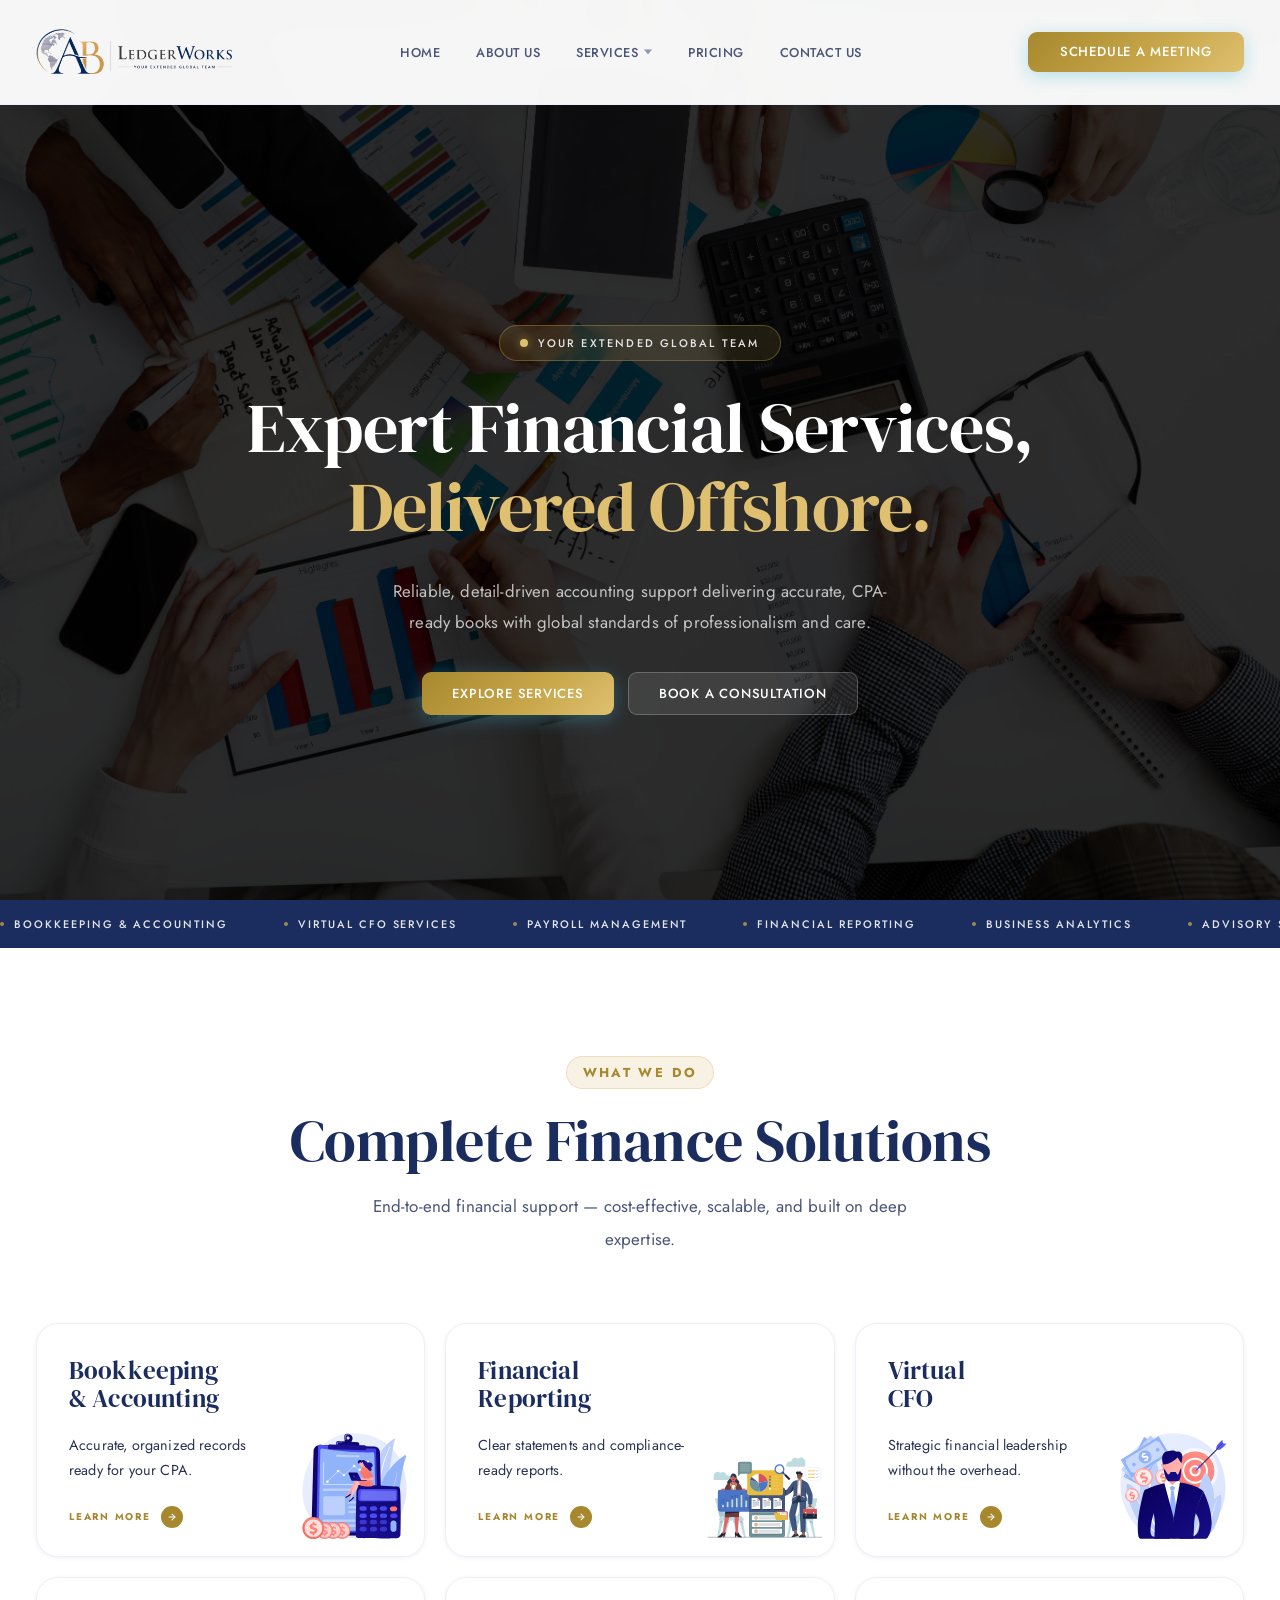
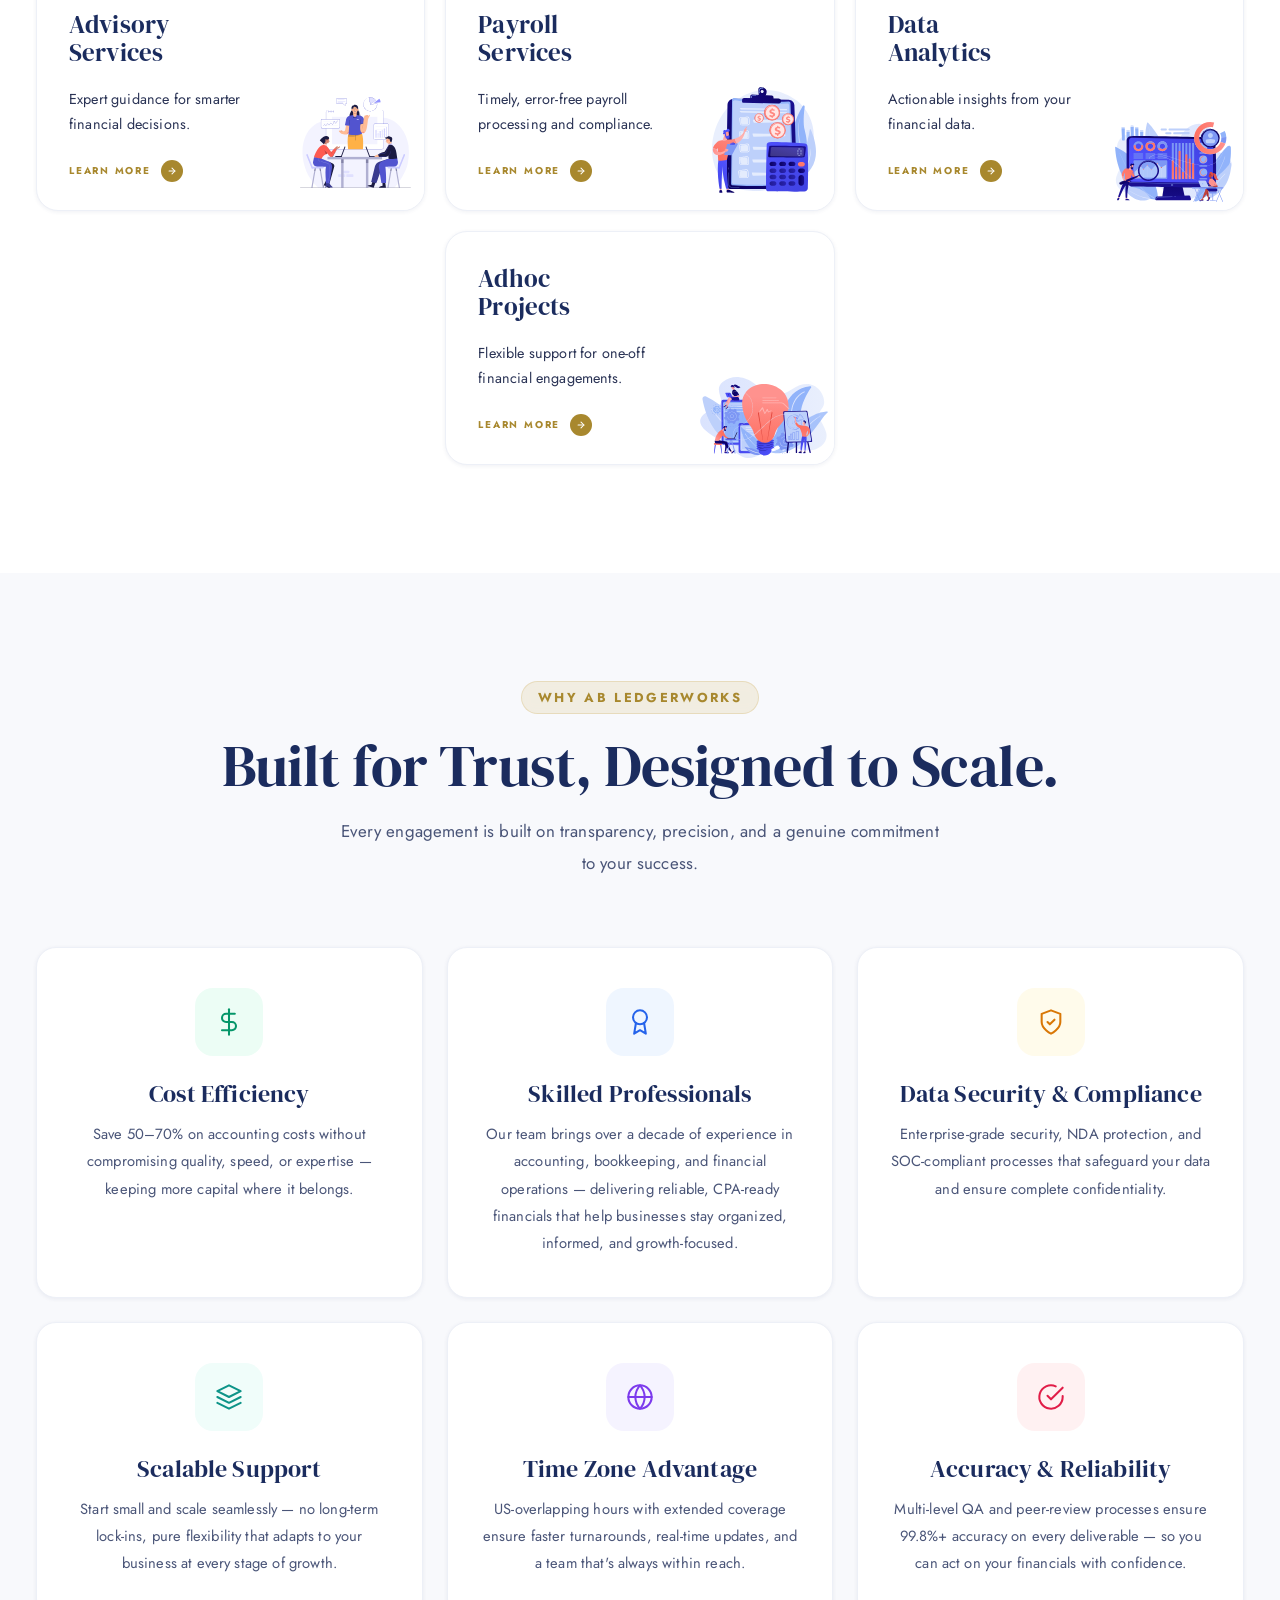
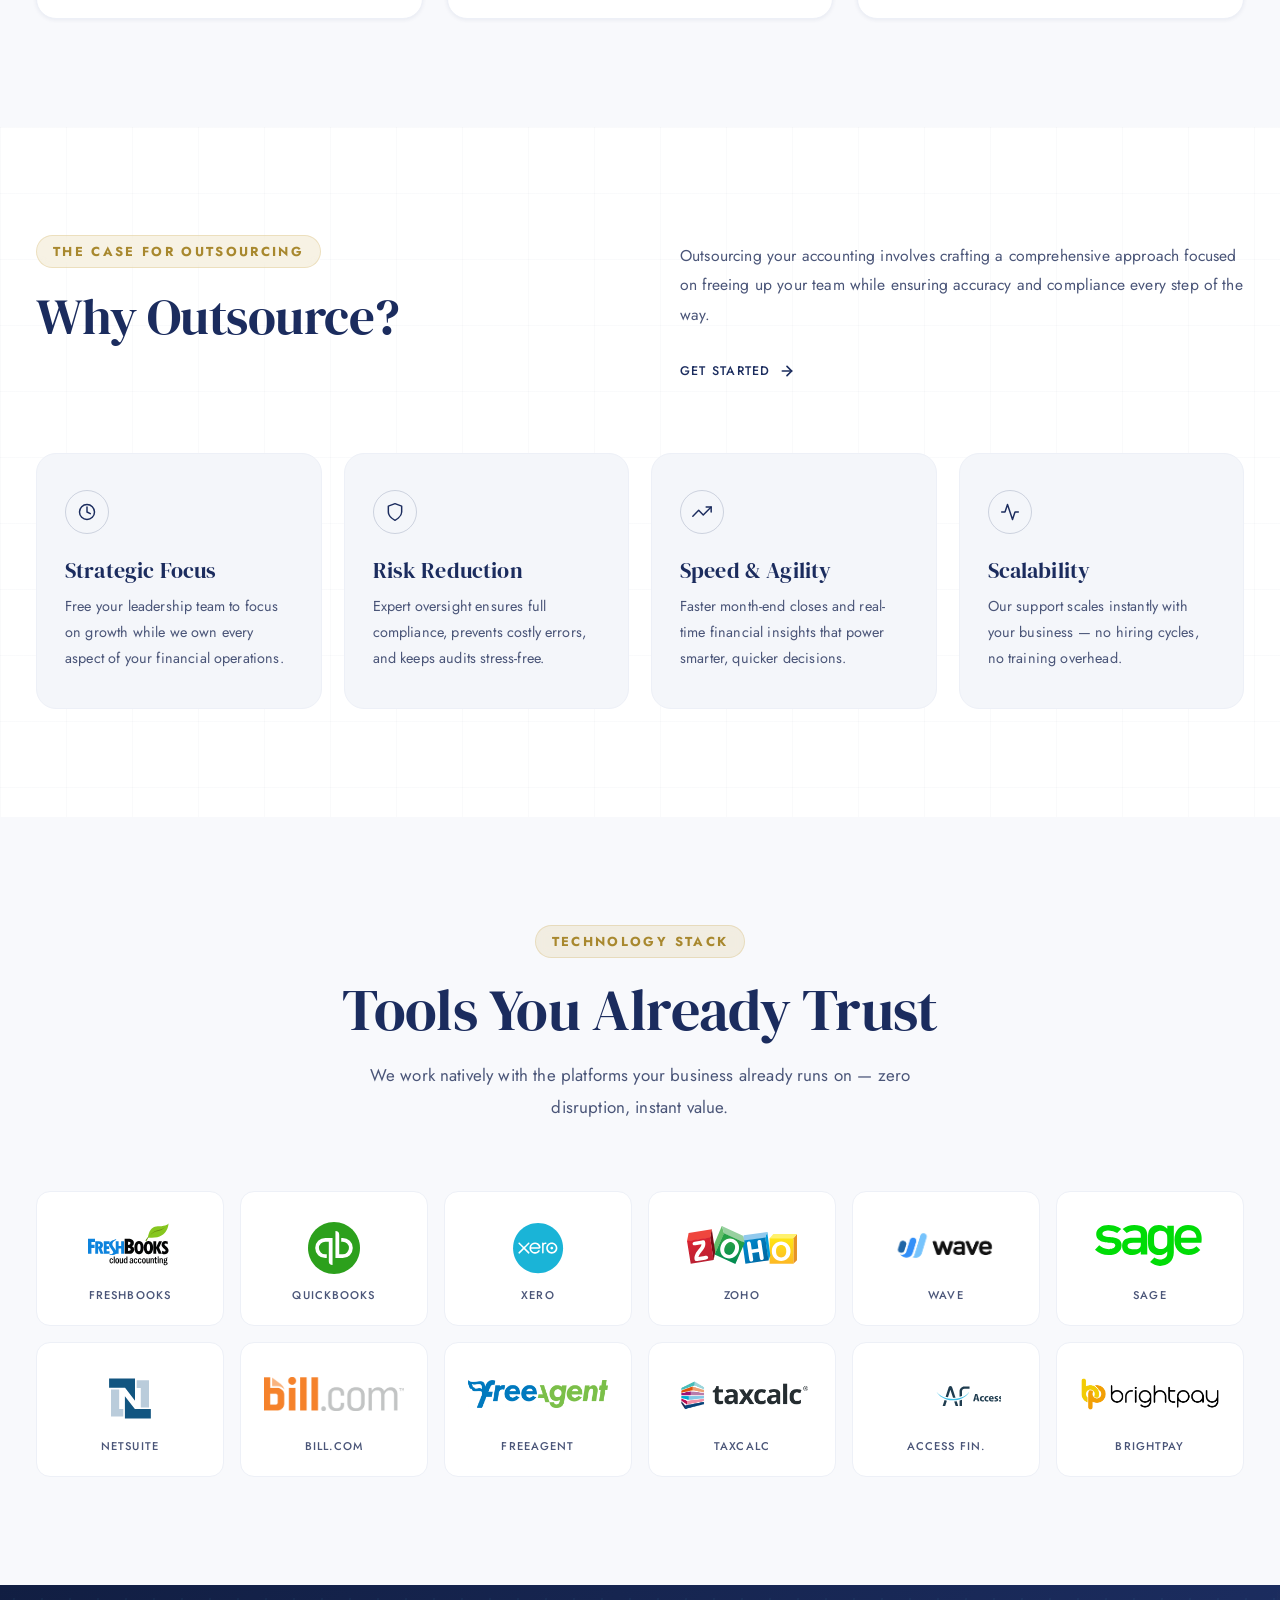
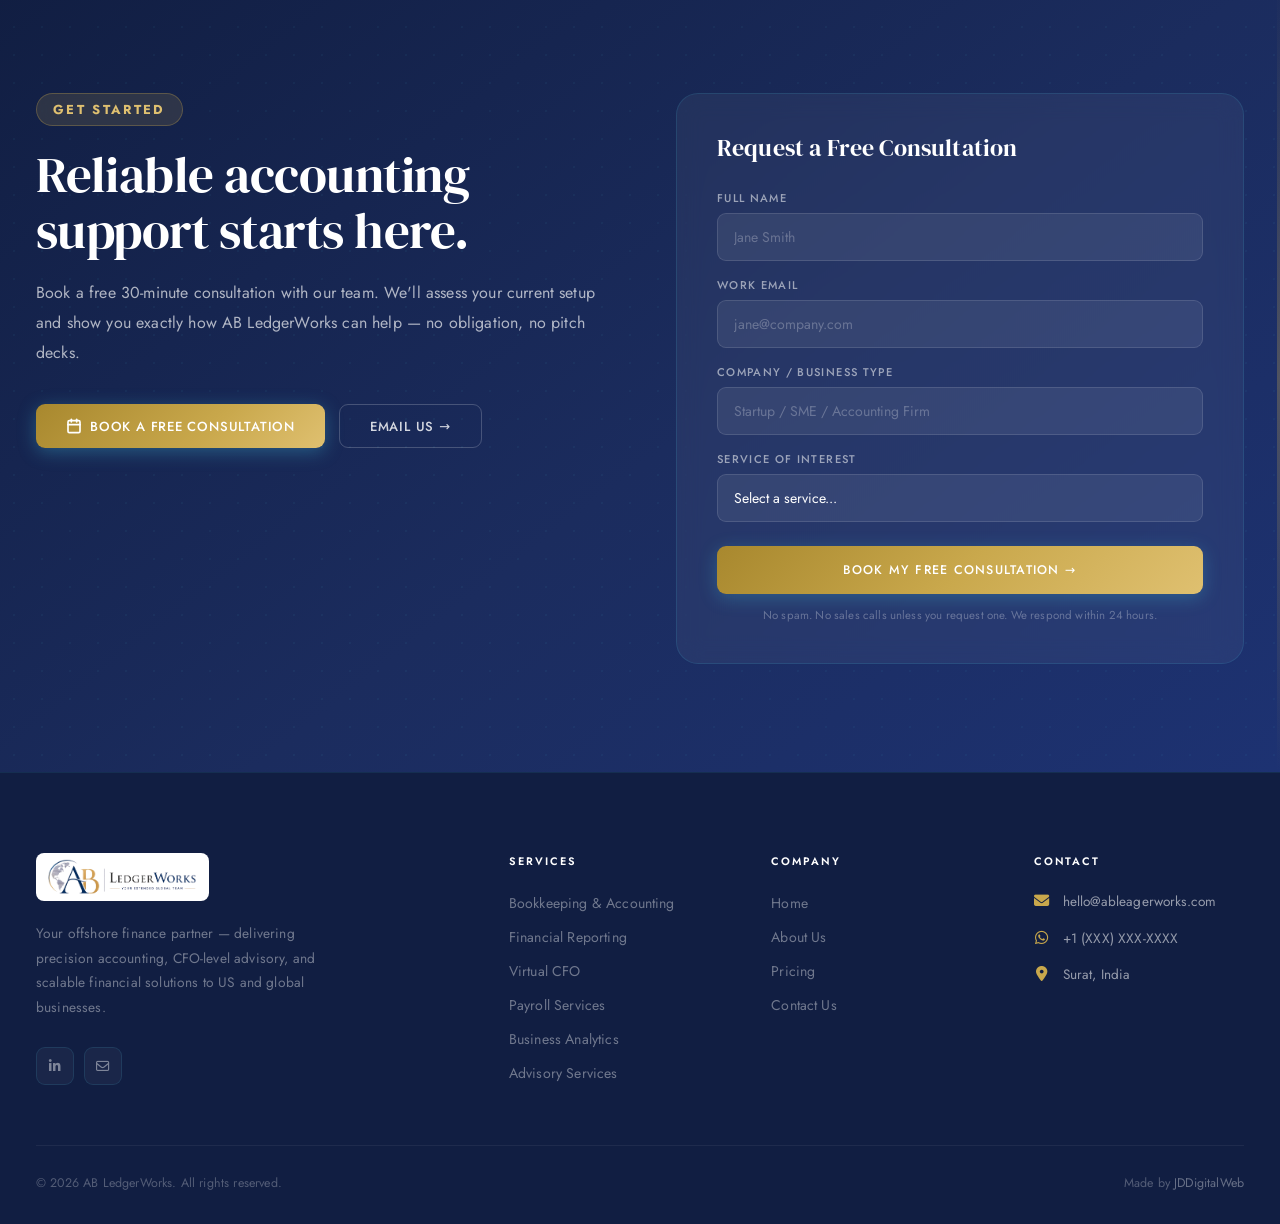
==== index.html @ 2ce823a5 "Improve gold accent readability: darker gold on white, bolder capsule labels and learn more text Co-" ====
<!DOCTYPE html>
<html lang="en">
<head>
<meta charset="UTF-8">
<meta name="viewport" content="width=device-width, initial-scale=1.0">
<title>AB LedgerWorks — Your Extended Global Team</title>
<link href="https://fonts.googleapis.com/css2?family=DM+Serif+Display:ital@0;1&family=Jost:wght@300;400;500;600&display=swap" rel="stylesheet">
<link rel="stylesheet" href="https://cdnjs.cloudflare.com/ajax/libs/font-awesome/6.4.0/css/all.min.css">
<style>
  :root {
    --navy:         #1B2C5E;
    --navy-deep:    #111E42;
    --navy-mid:     #213570;
    --navy-light:   #2B4494;
    --accent:       #C9A84C;
    --accent-light: #DFC070;
    --accent-dark:  #A8882E;
    --accent-glow:  rgba(201,168,76,0.15);
    --silver:       #8C9BB5;
    --white:        #FFFFFF;
    --off-white:    #F8F9FC;
    --grey-50:      #F4F6FA;
    --grey-100:     #EDF0F7;
    --grey-200:     #D8DDEC;
    --grey-300:     #B8C2D8;
    --grey-400:     #8C9BB5;
    --grey-600:     #4A5578;
    --grey-800:     #2A3355;
    --font-display: 'DM Serif Display', Georgia, serif;
    --font-body:    'Jost', system-ui, sans-serif;
    --shadow-sm:    0 1px 4px rgba(27,44,94,0.07);
    --shadow-md:    0 4px 20px rgba(27,44,94,0.12);
    --shadow-lg:    0 16px 52px rgba(27,44,94,0.18);
    --shadow-accent: 0 8px 32px rgba(65,184,213,0.30);
    --radius:       14px;
    --radius-lg:    22px;
    --radius-xl:    32px;
  }

  *, *::before, *::after { box-sizing: border-box; margin: 0; padding: 0; }
  html { scroll-behavior: smooth; }
  body {
    font-family: var(--font-body);
    font-size: 16px;
    font-weight: 400;
    color: var(--navy);
    background: var(--white);
    overflow-x: hidden;
    -webkit-font-smoothing: antialiased;
    letter-spacing: 0.01em;
  }

  /* ─── UTILITY ─── */
  .container { max-width: 1320px; margin: 0 auto; padding: 0 36px; }
  .section { padding: 108px 0; }

  .section-label {
    display: inline-flex; align-items: center;
    font-family: var(--font-body);
    font-size: 13px; font-weight: 700; letter-spacing: 0.18em;
    text-transform: uppercase; color: var(--accent-dark); margin-bottom: 20px;
    background: var(--accent-glow);
    border: 1px solid rgba(201,168,76,0.25);
    border-radius: 100px;
    padding: 6px 16px;
    backdrop-filter: blur(6px); -webkit-backdrop-filter: blur(6px);
  }

  .section-title {
    font-family: var(--font-display);
    font-size: clamp(2.6rem, 4.5vw, 3.6rem);
    color: var(--navy); line-height: 1.1; margin-bottom: 18px;
    font-weight: 400; letter-spacing: -0.01em;
  }
  .section-subtitle {
    font-family: var(--font-body);
    font-size: 1.06rem; font-weight: 400; color: var(--grey-600); line-height: 1.9; max-width: 60ch;
  }

  /* ─── BUTTONS ─── */
  .btn {
    display: inline-flex; align-items: center; gap: 8px;
    padding: 14px 30px; border-radius: 9px; font-family: var(--font-body);
    font-size: 0.82rem; font-weight: 500; cursor: pointer;
    text-decoration: none; border: none; line-height: 1;
    letter-spacing: 0.06em; text-transform: uppercase;
  }
  .btn-primary {
    background: linear-gradient(135deg, var(--accent-dark) 0%, var(--accent) 60%, var(--accent-light) 100%);
    color: var(--white); box-shadow: 0 4px 18px rgba(65,184,213,0.36);
    transition: transform 0.25s, box-shadow 0.25s;
  }
  .btn-primary:hover { transform: translateY(-2px); box-shadow: var(--shadow-accent); }
  .btn-outline {
    background: transparent; color: var(--navy); border: 1.5px solid var(--grey-200);
    transition: border-color 0.2s, color 0.2s, background 0.2s;
  }
  .btn-outline:hover { border-color: var(--accent); color: var(--accent-dark); background: var(--accent-glow); }
  .btn-outline-white {
    background: transparent; color: rgba(255,255,255,0.82);
    border: 1.5px solid rgba(255,255,255,0.20);
    transition: border-color 0.2s, color 0.2s, background 0.2s;
  }
  .btn-outline-white:hover { border-color: rgba(255,255,255,0.6); color: var(--white); background: rgba(255,255,255,0.08); }
  .btn-glass {
    background: rgba(255,255,255,0.10); color: var(--white);
    border: 1.5px solid rgba(255,255,255,0.22);
    backdrop-filter: blur(10px); -webkit-backdrop-filter: blur(10px);
    transition: background 0.25s, border-color 0.25s, color 0.25s, box-shadow 0.25s;
  }
  .btn-glass:hover {
    background: var(--accent); border-color: var(--accent);
    color: var(--white); box-shadow: var(--shadow-accent);
  }

  .btn-navy {
    background: var(--navy); color: var(--white);
    box-shadow: 0 4px 18px rgba(27,44,94,0.30);
    transition: background 0.25s, transform 0.25s, box-shadow 0.25s;
  }
  .btn-navy:hover { background: var(--navy-light); transform: translateY(-2px); box-shadow: 0 8px 28px rgba(27,44,94,0.38); }

  /* ─── SCROLL PROGRESS ─── */
  .scroll-progress {
    position: fixed; top: 0; left: 0; height: 3px;
    background: linear-gradient(90deg, var(--navy-deep), var(--navy-light), #5B8FD4);
    z-index: 200; width: 0%; transition: width 0.1s linear;
  }

  /* ═══════════════════════════════════════
     NAVBAR
  ═══════════════════════════════════════ */
  nav {
    position: fixed; top: 0; left: 0; right: 0; z-index: 100;
    padding: 28px 0;
    background: rgba(255,255,255,0.96);
    backdrop-filter: blur(14px); -webkit-backdrop-filter: blur(14px);
    box-shadow: 0 1px 0 rgba(27,44,94,0.08);
    border-bottom: 1px solid var(--grey-100);
    transition: padding 0.3s ease, box-shadow 0.3s ease;
  }
  nav.scrolled {
    padding: 20px 0;
    box-shadow: 0 4px 28px rgba(27,44,94,0.10);
    border-bottom-color: var(--grey-200);
  }
  nav .container { display: flex; align-items: center; justify-content: space-between; gap: 24px; }

  .nav-logo { display: flex; align-items: center; gap: 14px; text-decoration: none; flex-shrink: 0; order: 1; }
  .nav-logo-img { height: 48px; width: auto; object-fit: contain; }

  .nav-links { display: flex; align-items: center; gap: 36px; list-style: none; flex: 1; justify-content: center; order: 2; }
  .nav-item { position: relative; }
  .nav-item > a {
    display: flex; align-items: center; gap: 5px; color: var(--grey-600);
    text-decoration: none; font-size: 0.8rem; font-weight: 500;
    letter-spacing: 0.04em; text-transform: uppercase;
    transition: color 0.2s; position: relative;
  }
  .nav-item > a::after {
    content: ''; position: absolute; bottom: -4px; left: 0; right: 0;
    height: 1.5px; background: var(--navy);
    transform: scaleX(0); transition: transform 0.25s ease;
  }
  .nav-item > a:hover { color: var(--navy); }
  .nav-item > a:hover::after { transform: scaleX(1); }

  .dropdown-toggle { padding-right: 14px; }
  .dropdown-toggle::before {
    content: ''; position: absolute; right: 0; top: 50%;
    transform: translateY(-50%); width: 0; height: 0;
    border-left: 4px solid transparent; border-right: 4px solid transparent;
    border-top: 5px solid var(--grey-400);
    transition: transform 0.3s, border-top-color 0.2s; pointer-events: none;
  }
  .nav-item:hover > a.dropdown-toggle::before { transform: translateY(-50%) rotate(180deg); border-top-color: var(--navy); }
  .nav-item > a.dropdown-toggle::after { display: none; }

  .dropdown-menu {
    position: absolute; top: 100%; left: -16px; min-width: 290px;
    background: var(--white); border: 1px solid var(--grey-100); border-radius: 16px;
    box-shadow: 0 16px 44px rgba(27,44,94,0.14);
    margin-top: 10px; opacity: 0; visibility: hidden;
    transform: translateY(-6px); transition: all 0.25s ease;
    padding: 8px 0; z-index: 101;
  }
  .nav-item:hover .dropdown-menu { opacity: 1; visibility: visible; transform: translateY(0); }
  .dropdown-menu a {
    display: block; padding: 11px 20px; color: var(--grey-600);
    text-decoration: none; font-size: 0.86rem; font-weight: 500;
    transition: all 0.2s; border-left: 2px solid transparent;
  }
  .dropdown-menu a:hover { background: var(--grey-50); color: var(--navy); border-left-color: var(--navy); padding-left: 24px; }
  .dropdown-menu .dropdown-title {
    padding: 12px 20px 8px; color: var(--navy); font-weight: 700;
    font-size: 0.74rem; text-transform: uppercase; letter-spacing: 0.11em;
    border-bottom: 1px solid var(--grey-100);
  }

  .nav-cta { display: flex; align-items: center; gap: 12px; flex-shrink: 0; order: 3; }

  .hamburger {
    display: none; flex-direction: column; gap: 5px; cursor: pointer;
    padding: 4px; background: none; border: none; order: 3; margin-left: auto;
  }
  .hamburger span { display: block; width: 22px; height: 2px; background: var(--navy); border-radius: 2px; transition: all 0.3s ease; }
  .hamburger.active span:nth-child(1) { transform: translateY(7px) rotate(45deg); }
  .hamburger.active span:nth-child(2) { opacity: 0; transform: scaleX(0); }
  .hamburger.active span:nth-child(3) { transform: translateY(-7px) rotate(-45deg); }

  .mobile-menu {
    display: none; position: fixed; top: 62px; left: 0; right: 0;
    background: var(--navy-deep); flex-direction: column;
    z-index: 99; max-height: calc(100vh - 62px); overflow-y: auto; padding: 20px 0;
  }
  .mobile-menu.active { display: flex; }
  .mobile-menu > a, .mobile-menu .mobile-dropdown-toggle {
    padding: 14px 24px; color: rgba(255,255,255,0.8); text-decoration: none;
    font-size: 0.9rem; font-weight: 500;
    border-bottom: 1px solid rgba(27,44,94,0.25);
    transition: all 0.2s; display: flex; align-items: center; justify-content: space-between;
    background: none; border: none; cursor: pointer; width: 100%;
  }
  .mobile-menu > a:hover, .mobile-menu .mobile-dropdown-toggle:hover { background: rgba(43,68,148,0.30); color: var(--white); }
  .mobile-dropdown-menu { display: none; flex-direction: column; background: rgba(0,0,0,0.2); }
  .mobile-dropdown-menu.active { display: flex; }
  .mobile-dropdown-menu a {
    padding: 11px 40px; color: rgba(255,255,255,0.68); text-decoration: none;
    font-size: 0.85rem; border-bottom: 1px solid rgba(27,44,94,0.15);
  }
  .mobile-dropdown-menu a:hover { background: rgba(43,68,148,0.25); color: rgba(255,255,255,0.95); }

  @media (max-width: 900px) { .nav-links, .nav-cta { display: none; } .hamburger { display: flex; } }
  @media (max-width: 768px) { nav { padding: 10px 0; } .nav-logo-img { height: 36px; } }

  /* ═══════════════════════════════════════
     HERO
  ═══════════════════════════════════════ */
  #hero {
    width: 100%;
    height: 100vh;
    min-height: 560px;
    position: relative; overflow: hidden;
    display: flex; align-items: center;
    padding: 0;
  }

  .hero-img {
    position: absolute; inset: 0;
    width: 100%; height: 100%;
    object-fit: cover; object-position: center top;
    display: block;
  }

  .hero-overlay {
    position: absolute; inset: 0;
    background: rgba(0, 0, 0, 0.82);
  }

  .hero-content {
    position: relative; z-index: 2;
    max-width: 1000px;
    margin: 0 auto;
    text-align: center;
    padding-top: 140px;
  }

  .hero-label {
    display: inline-flex; align-items: center; gap: 10px;
    font-family: var(--font-body);
    font-size: 11px; font-weight: 500; letter-spacing: 0.2em;
    text-transform: uppercase; color: rgba(255,255,255,0.88);
    margin-bottom: 28px;
    background: rgba(201,168,76,0.12);
    border: 1px solid rgba(201,168,76,0.35);
    padding: 9px 20px; border-radius: 100px;
    backdrop-filter: blur(8px);
  }
  .hero-label::before {
    content: ''; display: block; width: 8px; height: 8px;
    border-radius: 50%; flex-shrink: 0;
    background: var(--accent-light);
    box-shadow: 0 0 8px rgba(201,168,76,0.6);
  }

  @keyframes heroFadeUp {
    from { opacity: 0; transform: translateY(32px); filter: blur(4px); }
    to   { opacity: 1; transform: translateY(0);    filter: blur(0); }
  }

  .hero-label {
    animation: heroFadeUp 0.7s cubic-bezier(0.22,1,0.36,1) 0.1s both;
  }
  .hero-headline {
    font-family: var(--font-display);
    font-size: clamp(2.8rem, 5.5vw, 4.8rem);
    color: var(--white); line-height: 1.12; margin-bottom: 22px;
    letter-spacing: -0.01em; font-weight: 400;
    animation: heroFadeUp 0.8s cubic-bezier(0.22,1,0.36,1) 0.25s both;
  }
  .hero-headline em { color: var(--accent-light); font-style: normal; }

  .hero-rotator-wrap {
    display: block;
    position: relative;
    overflow: hidden;
    height: 1.22em;
  }
  .hero-rotator-item {
    display: block;
    position: absolute;
    top: 0; left: 0; right: 0;
    color: var(--accent-light);
    transform: translateY(100%);
    transition: transform 0.5s cubic-bezier(0.22,1,0.36,1);
  }
  .hero-rotator-item.active { transform: translateY(0); }
  .hero-rotator-item.exit   { transform: translateY(-100%); }

  .hero-sub {
    font-family: var(--font-body);
    font-size: 1.05rem; font-weight: 400; color: rgba(255,255,255,0.72);
    line-height: 1.85; max-width: 52ch; margin: 0 auto 34px; letter-spacing: 0.01em;
    animation: heroFadeUp 0.7s cubic-bezier(0.22,1,0.36,1) 0.42s both;
  }

  .hero-actions {
    display: flex; gap: 14px; flex-wrap: wrap; justify-content: center;
    animation: heroFadeUp 0.7s cubic-bezier(0.22,1,0.36,1) 0.56s both;
  }

  /* ═══════════════════════════════════════
     MARQUEE
  ═══════════════════════════════════════ */
  .marquee-section { background: var(--navy); padding: 16px 0; overflow: hidden; }
  .marquee-track { display: flex; gap: 56px; animation: marquee 30s linear infinite; white-space: nowrap; }
  .marquee-track:hover { animation-play-state: paused; }
  @keyframes marquee { from{transform:translateX(0);} to{transform:translateX(-50%);} }
  .marquee-item {
    display: flex; align-items: center; gap: 10px;
    color: rgba(255,255,255,0.88); font-family: var(--font-body);
    font-size: 0.68rem; font-weight: 500;
    letter-spacing: 0.18em; text-transform: uppercase; flex-shrink: 0;
  }
  .marquee-dot { width: 4px; height: 4px; border-radius: 50%; background: var(--accent); opacity: 0.75; }

  /* ═══════════════════════════════════════
     SERVICES
  ═══════════════════════════════════════ */
  #services { background: var(--white); }

  .services-intro { text-align: center; max-width: 900px; margin: 0 auto 68px; }
  .services-intro .section-subtitle { margin: 0 auto; }

  .services-grid { display: grid; grid-template-columns: repeat(3, 1fr); gap: 20px; }

  .service-card {
    background: var(--white); border-radius: 22px;
    border: 1px solid var(--grey-100); position: relative; overflow: hidden;
    min-height: 230px; padding: 32px 32px 28px; cursor: default;
    box-shadow: var(--shadow-sm);
    transition: transform 0.3s ease, box-shadow 0.3s ease, border-color 0.3s ease;
  }
  .service-card:hover { transform: translateY(-5px); box-shadow: var(--shadow-lg); border-color: rgba(27,44,94,0.10); }

  .service-card-content { position: relative; z-index: 2; max-width: 65%; }

  .service-title-wrap { margin-bottom: 20px; }
  .service-card-desc {
    font-family: var(--font-body);
    font-size: 0.9rem; font-weight: 400; color: var(--grey-800); line-height: 1.75; margin-bottom: 20px;
  }
  .service-title-main {
    font-family: var(--font-display); font-size: 1.55rem; font-weight: 400;
    color: var(--navy); line-height: 1.15; display: block;
  }
  .service-title-sub {
    font-family: var(--font-display); font-size: 1.55rem; font-weight: 400;
    color: var(--navy); line-height: 1.15; display: block;
  }

  .service-learn-more {
    display: inline-flex; align-items: center; gap: 10px; text-decoration: none;
  }
  .service-learn-btn {
    width: 22px; height: 22px; border-radius: 50%; background: var(--accent-dark);
    display: flex; align-items: center; justify-content: center; flex-shrink: 0;
    transition: background 0.25s, transform 0.25s;
  }
  .service-learn-btn svg { width: 10px; height: 10px; }
  .service-card:hover .service-learn-btn { background: var(--accent-dark); transform: translateX(4px); }
  .service-learn-text {
    font-family: var(--font-body);
    font-size: 0.62rem; font-weight: 700; letter-spacing: 0.18em;
    text-transform: uppercase; color: var(--accent-dark);
  }

  .service-card-visual {
    position: absolute; right: 0; bottom: 0;
    width: 36%; height: 70%; pointer-events: none;
  }
  .service-card-visual img {
    width: 100%; height: 100%; object-fit: contain;
    object-position: right bottom; display: block;
    transition: transform 0.35s ease;
  }
  .service-card:hover .service-card-visual img { transform: scale(1.05) translateY(-5px); }

  .services-grid .service-card:nth-child(7) { grid-column: 2; }

  /* ═══════════════════════════════════════
     WHY US
  ═══════════════════════════════════════ */
  #why-us { background: var(--off-white); }

  .why-us-intro { text-align: center; max-width: 900px; margin: 0 auto 68px; }
  .why-us-intro .section-subtitle { margin: 0 auto; }

  .why-us-grid { display: grid; grid-template-columns: repeat(3, 1fr); gap: 24px; }

  .why-card {
    background: var(--white); border-radius: 20px;
    border: 1px solid var(--grey-100); padding: 40px 32px;
    text-align: center; cursor: default; box-shadow: var(--shadow-sm);
    transition: transform 0.3s ease, box-shadow 0.3s ease, border-color 0.3s ease;
  }
  .why-card:hover { transform: translateY(-5px); box-shadow: var(--shadow-lg); border-color: rgba(27,44,94,0.12); }

  .why-icon-wrap {
    width: 68px; height: 68px; border-radius: 18px;
    display: flex; align-items: center; justify-content: center;
    margin: 0 auto 24px;
  }
  .why-icon-wrap svg { width: 28px; height: 28px; fill: none; stroke-width: 1.75; stroke-linecap: round; stroke-linejoin: round; }

  .wi-green  { background: #ECFDF5; } .wi-green  svg { stroke: #059669; }
  .wi-blue   { background: #EFF6FF; } .wi-blue   svg { stroke: #2563EB; }
  .wi-amber  { background: #FFFBEB; } .wi-amber  svg { stroke: #D97706; }
  .wi-teal   { background: #F0FDFA; } .wi-teal   svg { stroke: #0D9488; }
  .wi-purple { background: #F5F3FF; } .wi-purple svg { stroke: #7C3AED; }
  .wi-rose   { background: #FFF1F2; } .wi-rose   svg { stroke: #E11D48; }

  .why-card-title { font-family: var(--font-display); font-weight: 400; font-size: 1.5rem; color: var(--navy); margin-bottom: 12px; line-height: 1.2; }
  .why-card-desc { font-family: var(--font-body); font-size: 0.92rem; font-weight: 400; color: var(--grey-600); line-height: 1.85; }

  /* ═══════════════════════════════════════
     CTA INTERMEDIATE
  ═══════════════════════════════════════ */
  #cta-intermediate { background: var(--navy); padding: 88px 0; position: relative; overflow: hidden; }
  .cta-int-bg {
    position: absolute; inset: 0;
    background-image: radial-gradient(rgba(27,44,94,0.06) 1.5px, transparent 1.5px);
    background-size: 28px 28px;
  }
  .cta-int-inner {
    position: relative; z-index: 2;
    background: var(--white); border-radius: var(--radius-xl); padding: 64px 60px;
    box-shadow: 0 40px 80px rgba(0,0,0,0.20);
    display: grid; grid-template-columns: 1fr 1fr; gap: 64px; align-items: center;
    overflow: hidden;
  }
  .cta-int-inner::before {
    content: ''; position: absolute; top: -80px; right: -80px;
    width: 260px; height: 260px; border-radius: 50%;
    background: radial-gradient(circle, rgba(43,68,148,0.08), transparent);
    pointer-events: none;
  }
  .cta-int-content { position: relative; z-index: 1; }
  .cta-int-title {
    font-family: var(--font-display);
    font-size: clamp(2rem, 4vw, 2.8rem); color: var(--navy);
    font-weight: 400; margin-bottom: 18px; line-height: 1.1; letter-spacing: -0.01em;
  }
  .cta-int-title span { color: var(--navy-light); }
  .cta-int-desc { font-family: var(--font-body); font-size: 0.98rem; font-weight: 400; color: var(--grey-600); line-height: 1.9; margin-bottom: 36px; }

  .cta-int-visual {
    display: flex; align-items: center; justify-content: center;
    min-height: 260px; position: relative; z-index: 1;
  }

  .finance-illustration { width: 100%; max-width: 580px; height: auto; display: block; object-fit: contain; }

  /* ═══════════════════════════════════════
     WHY OUTSOURCE
  ═══════════════════════════════════════ */
  #why-outsource { background: var(--white); position: relative; overflow: hidden; }
  .why-outsource-grid-bg {
    position: absolute; inset: 0; pointer-events: none;
    background-image:
      linear-gradient(rgba(27,44,94,0.024) 1px, transparent 1px),
      linear-gradient(90deg, rgba(27,44,94,0.024) 1px, transparent 1px);
    background-size: 66px 66px;
  }

  .why-outsource-header {
    display: grid; grid-template-columns: 1fr 1fr; gap: 80px;
    align-items: start; margin-bottom: 72px; position: relative; z-index: 2;
  }
  .why-outsource-title {
    font-family: var(--font-display);
    font-size: clamp(2.4rem, 4.5vw, 3.2rem); color: var(--navy);
    font-weight: 400; line-height: 1.1; letter-spacing: -0.01em;
  }
  .why-outsource-right { padding-top: 6px; }
  .why-outsource-desc { font-family: var(--font-body); font-size: 0.98rem; font-weight: 400; color: var(--grey-600); line-height: 1.9; margin-bottom: 28px; }
  .why-outsource-link {
    display: inline-flex; align-items: center; gap: 8px; color: var(--navy);
    text-decoration: none; font-family: var(--font-body); font-weight: 500;
    font-size: 0.78rem; letter-spacing: 0.1em; text-transform: uppercase;
    transition: color 0.2s, gap 0.2s;
  }
  .why-outsource-link:hover { color: var(--accent-dark); gap: 13px; }

  .why-outsource-cards { display: grid; grid-template-columns: repeat(4, 1fr); gap: 22px; position: relative; z-index: 2; }

  .outsource-card {
    border-radius: 20px; padding: 36px 28px;
    background: #F4F6FA; border: 1px solid var(--grey-100);
    transition: transform 0.3s ease, box-shadow 0.3s ease, background 0.3s ease, border-color 0.3s ease;
    cursor: default;
  }
  .outsource-card:hover { transform: translateY(-4px); box-shadow: var(--shadow-md); background: var(--accent); border-color: var(--accent); }

  .outsource-icon {
    width: 44px; height: 44px; border-radius: 50%;
    display: flex; align-items: center; justify-content: center; margin-bottom: 24px;
    border: 1.5px solid rgba(27,44,94,0.18); background: transparent;
    transition: border-color 0.3s ease;
  }
  .outsource-icon svg { width: 20px; height: 20px; stroke: var(--navy); stroke-width: 1.75; fill: none; stroke-linecap: round; stroke-linejoin: round; transition: stroke 0.3s ease; }
  .outsource-card:hover .outsource-icon { border-color: rgba(255,255,255,0.40); }
  .outsource-card:hover .outsource-icon svg { stroke: var(--white); }

  .outsource-card-title { font-family: var(--font-display); font-weight: 400; font-size: 1.35rem; color: var(--navy); margin-bottom: 10px; line-height: 1.2; transition: color 0.3s ease; }
  .outsource-card:hover .outsource-card-title { color: var(--white); }
  .outsource-card-desc { font-family: var(--font-body); font-size: 0.9rem; font-weight: 400; color: var(--grey-600); line-height: 1.8; transition: color 0.3s ease; }
  .outsource-card:hover .outsource-card-desc { color: rgba(255,255,255,0.80); }

  /* ═══════════════════════════════════════
     TOOLS
  ═══════════════════════════════════════ */
  #tools { background: var(--off-white); }

  .tools-intro { text-align: center; max-width: 900px; margin: 0 auto 68px; }
  .tools-intro .section-subtitle { margin: 0 auto; }

  .tools-grid { display: grid; grid-template-columns: repeat(6, 1fr); gap: 16px; }

  .tool-item {
    background: var(--white); border: 1px solid var(--grey-100); border-radius: var(--radius);
    padding: 30px 16px 22px;
    display: flex; flex-direction: column; align-items: center; justify-content: space-between; gap: 14px;
    position: relative; overflow: hidden;
    transition: transform 0.3s ease, box-shadow 0.3s ease, border-color 0.3s ease;
    cursor: default;
  }
  .tool-item::after {
    content: ''; position: absolute; bottom: 0; left: 0; right: 0; height: 3px;
    background: linear-gradient(90deg, var(--navy-deep), var(--navy-light), #5B8FD4);
    transform: scaleX(0); transform-origin: left; transition: transform 0.3s ease;
  }
  .tool-item:hover { transform: translateY(-5px); box-shadow: var(--shadow-md); border-color: transparent; }
  .tool-item:hover::after { transform: scaleX(1); }
  .tool-item img { width: 52px; height: 52px; object-fit: contain; transition: transform 0.3s ease; }
  .tool-item img.logo-wide  { width: 110px; height: 46px; }
  .tool-item img.logo-xwide { width: 140px; height: 42px; }
  .tool-item:hover img { transform: scale(1.08); }
  .tool-item-name { font-family: var(--font-body); font-size: 0.7rem; font-weight: 500; color: var(--grey-600); text-align: center; letter-spacing: 0.1em; text-transform: uppercase; line-height: 1.3; }

  /* ═══════════════════════════════════════
     CTA FINAL
  ═══════════════════════════════════════ */
  #cta {
    background: linear-gradient(142deg, var(--navy-deep) 0%, var(--navy) 55%, #1d3272 100%);
    position: relative; overflow: hidden;
  }
  .cta-bg {
    position: absolute; inset: 0;
    background-image: radial-gradient(rgba(65,184,213,0.055) 1.5px, transparent 1.5px);
    background-size: 28px 28px;
  }
  .cta-stripe {
    position: absolute; top: 0; right: 0; bottom: 0; width: 3px;
    background: linear-gradient(to bottom, transparent, var(--accent), transparent);
    opacity: 0.30;
  }
  .cta-inner { position: relative; z-index: 2; display: grid; grid-template-columns: 1fr 1fr; gap: 72px; align-items: start; }

  .cta-left .section-label {
    color: var(--accent-light);
    background: rgba(201,168,76,0.15);
    border-color: rgba(201,168,76,0.30);
  }
  .cta-left h2 {
    font-family: var(--font-display);
    font-size: clamp(2.2rem, 4vw, 3.2rem); color: var(--white);
    line-height: 1.1; margin-bottom: 20px; font-weight: 400; letter-spacing: -0.01em;
  }
  .cta-left p { font-family: var(--font-body); font-weight: 400; color: rgba(255,255,255,0.66); font-size: 1rem; line-height: 1.88; margin-bottom: 36px; }
  .cta-actions { display: flex; gap: 14px; flex-wrap: wrap; }

  .cta-social-proof { margin-top: 36px; display: flex; align-items: center; gap: 20px; flex-wrap: wrap; }
  .cta-avatars { display: flex; }
  .cta-avatar {
    width: 30px; height: 30px; border-radius: 50%;
    border: 2px solid rgba(65,184,213,0.32);
    display: flex; align-items: center; justify-content: center;
    font-size: 0.62rem; font-weight: 700; margin-left: -10px;
  }
  .cta-avatar:first-child { margin-left: 0; }
  .cta-avatar.av1 { background: linear-gradient(135deg, var(--navy-mid), var(--navy-light)); color: white; }
  .cta-avatar.av2 { background: linear-gradient(135deg, var(--accent-dark), var(--accent)); color: var(--white); }
  .cta-avatar.av3 { background: linear-gradient(135deg, var(--navy-light), var(--navy-mid)); color: white; }
  .cta-proof-text { color: rgba(255,255,255,0.70); font-size: 0.82rem; font-weight: 500; }
  .cta-rating { color: rgba(255,255,255,0.36); font-size: 0.76rem; }
  .cta-rating strong { color: var(--accent-light); letter-spacing: 0.02em; }

  .cta-form-card {
    background: rgba(255,255,255,0.05); border: 1px solid rgba(65,184,213,0.15);
    border-radius: 22px; padding: 40px; backdrop-filter: blur(12px);
  }
  .cta-form-title { font-family: var(--font-display); color: var(--white); font-weight: 400; font-size: 1.5rem; margin-bottom: 28px; line-height: 1.2; }
  .form-group { margin-bottom: 16px; }
  .form-group label { display: block; color: rgba(255,255,255,0.55); font-family: var(--font-body); font-size: 0.7rem; font-weight: 500; margin-bottom: 7px; letter-spacing: 0.12em; text-transform: uppercase; }
  .form-group input, .form-group select {
    width: 100%; padding: 13px 16px;
    background: rgba(255,255,255,0.07); border: 1px solid rgba(255,255,255,0.12);
    border-radius: 9px; color: var(--white); font-family: var(--font-body);
    font-size: 0.88rem; outline: none; transition: border-color 0.2s ease;
  }
  .form-group input::placeholder { color: rgba(255,255,255,0.26); }
  .form-group input:focus, .form-group select:focus { border-color: rgba(65,184,213,0.42); }
  .form-group select { appearance: none; cursor: pointer; }
  .form-group select option { background: var(--navy-deep); color: var(--white); }
  .cta-form-submit {
    width: 100%; padding: 15px;
    background: linear-gradient(135deg, var(--accent-dark) 0%, var(--accent) 50%, var(--accent-light) 100%);
    color: var(--white); border: none; border-radius: 9px;
    font-family: var(--font-body); font-weight: 500; font-size: 0.78rem;
    letter-spacing: 0.1em; text-transform: uppercase;
    cursor: pointer; margin-top: 8px;
    box-shadow: 0 4px 18px rgba(65,184,213,0.30);
    transition: opacity 0.25s, transform 0.25s, box-shadow 0.25s;
  }
  .cta-form-submit:hover { opacity: 0.92; transform: translateY(-2px); box-shadow: var(--shadow-accent); }
  .cta-form-note { color: rgba(255,255,255,0.30); font-size: 0.72rem; margin-top: 13px; text-align: center; }

  /* ═══════════════════════════════════════
     FOOTER
  ═══════════════════════════════════════ */
  footer { background: var(--navy-deep); padding: 80px 0 32px; border-top: 1px solid rgba(65,184,213,0.10); }
  .footer-top { display: grid; grid-template-columns: 2fr 1fr 1fr 1fr; gap: 52px; margin-bottom: 60px; }

  .footer-logo-img { height: 48px; width: auto; object-fit: contain; display: block; margin-bottom: 20px; background: var(--white); padding: 6px 12px; border-radius: 8px; }
  .footer-brand-desc { color: rgba(255,255,255,0.40); font-size: 0.86rem; line-height: 1.78; max-width: 280px; margin-bottom: 28px; }
  .footer-social { display: flex; gap: 10px; }
  .footer-social a {
    width: 38px; height: 38px; border-radius: 9px;
    background: rgba(255,255,255,0.04); border: 1px solid rgba(65,184,213,0.14);
    display: flex; align-items: center; justify-content: center;
    color: rgba(255,255,255,0.44); text-decoration: none; font-size: 0.85rem;
    transition: background 0.25s, border-color 0.25s, color 0.25s;
  }
  .footer-social a:hover { background: var(--accent); border-color: var(--accent); color: var(--navy-deep); }
  .footer-col-title { font-family: var(--font-body); color: var(--white); font-weight: 600; font-size: 0.68rem; text-transform: uppercase; letter-spacing: 0.18em; margin-bottom: 22px; }
  .footer-links { list-style: none; display: flex; flex-direction: column; gap: 11px; }
  .footer-links a { font-family: var(--font-body); color: rgba(255,255,255,0.40); font-size: 0.88rem; font-weight: 400; text-decoration: none; transition: color 0.2s; }
  .footer-links a:hover { color: var(--accent-light); }
  .footer-contact-item { display: flex; align-items: flex-start; gap: 13px; margin-bottom: 16px; }
  .contact-icon { color: var(--accent); flex-shrink: 0; font-size: 0.95rem; width: 1rem; display: flex; align-items: center; justify-content: center; margin-top: 2px; }
  .footer-contact-item span, .footer-contact-item a { color: rgba(255,255,255,0.56); font-size: 0.85rem; line-height: 1.5; text-decoration: none; transition: color 0.2s; }
  .footer-contact-item a:hover { color: var(--accent-light); }
  .footer-bottom {
    border-top: 1px solid rgba(255,255,255,0.06); padding-top: 28px;
    display: flex; justify-content: space-between; align-items: center; flex-wrap: wrap; gap: 16px;
  }
  .footer-copy { color: rgba(255,255,255,0.28); font-size: 0.78rem; }
  .footer-credit { color: rgba(255,255,255,0.28); font-size: 0.78rem; }
  .footer-credit a { color: rgba(255,255,255,0.36); text-decoration: none; transition: color 0.2s; }
  .footer-credit a:hover { color: var(--accent-light); }

  /* ═══════════════════════════════════════
     RESPONSIVE
  ═══════════════════════════════════════ */
  @media (max-width: 1100px) {
    .tools-grid { grid-template-columns: repeat(4, 1fr); }
    .footer-top { grid-template-columns: 1fr 1fr; gap: 40px; }
  }
  @media (max-width: 1024px) {
    .services-grid { grid-template-columns: repeat(2, 1fr); }
    .services-grid .service-card:nth-child(7) { grid-column: auto; }
    .why-outsource-cards { grid-template-columns: repeat(2, 1fr); }
    .cta-int-inner { grid-template-columns: 1fr; gap: 40px; }
    .cta-int-visual { min-height: 180px; }
  }
  @media (max-width: 900px) {
    .section { padding: 84px 0; }
    .why-us-grid { grid-template-columns: repeat(2, 1fr); }
    .why-outsource-header { grid-template-columns: 1fr; gap: 32px; }
    .cta-inner { grid-template-columns: 1fr; gap: 52px; }
  }
  @media (max-width: 768px) {
    .section { padding: 72px 0; }
    .services-grid { grid-template-columns: 1fr; }
    .why-us-grid { grid-template-columns: 1fr; }
    .why-outsource-cards { grid-template-columns: 1fr; }
    .tools-grid { grid-template-columns: repeat(3, 1fr); }
    .footer-top { grid-template-columns: 1fr; gap: 36px; }
    .footer-brand-desc { max-width: 100%; }
    .footer-bottom { flex-direction: column; align-items: flex-start; }
    .hero-stats { gap: 24px; }
  }
  @media (max-width: 540px) {
    .tools-grid { grid-template-columns: repeat(2, 1fr); }
    .hero-headline { font-size: clamp(2rem, 7vw, 2.6rem); }
    .hero-actions { flex-direction: column; }
    .cta-actions { flex-direction: column; }
    .cta-int-inner { padding: 40px 28px; }
  }
</style>
</head>
<body>

<div class="scroll-progress" id="scrollProgress"></div>

<!-- ═══════════════ NAVBAR ═══════════════ -->
<nav id="navbar">
  <div class="container">
    <a href="index.html" class="nav-logo">
      <img src="logo.png" alt="AB LedgerWorks" class="nav-logo-img">
    </a>

    <ul class="nav-links">
      <li class="nav-item"><a href="index.html">Home</a></li>
      <li class="nav-item"><a href="about.html">About Us</a></li>
      <li class="nav-item">
        <a href="services.html" class="dropdown-toggle">Services</a>
        <div class="dropdown-menu">
          <div class="dropdown-title">Core Services</div>
          <a href="services.html#svc-bookkeeping">Bookkeeping &amp; Accounting</a>
          <a href="services.html#svc-reporting">Financial Reporting &amp; Compliance</a>
          <a href="services.html#svc-cfo">Virtual CFO Services</a>
          <a href="services.html#svc-advisory">Advisory Services</a>
          <a href="services.html#svc-payroll">Payroll Services</a>
          <a href="services.html#svc-analytics">Data &amp; Business Analytics</a>
          <a href="services.html#svc-adhoc">Adhoc Projects &amp; Custom Engagements</a>
        </div>
      </li>
      <li class="nav-item"><a href="pricing.html">Pricing</a></li>
      <li class="nav-item"><a href="contact.html">Contact Us</a></li>
    </ul>

    <div class="nav-cta">
      <a href="#cta" class="btn btn-primary" style="padding:13px 32px;font-size:0.82rem;">Schedule a Meeting</a>
    </div>

    <button class="hamburger" id="hamburger" onclick="toggleMenu()">
      <span></span><span></span><span></span>
    </button>
  </div>
</nav>

<!-- Mobile Menu -->
<div class="mobile-menu" id="mobileMenu">
  <a href="index.html" onclick="toggleMenu()">Home</a>
  <a href="about.html" onclick="toggleMenu()">About Us</a>
  <button class="mobile-dropdown-toggle" onclick="toggleServicesDropdown(event)">
    Services
    <span class="mobile-arrow" style="display:inline-block;width:0;height:0;border-left:5px solid transparent;border-right:5px solid transparent;border-top:6px solid rgba(255,255,255,0.6);transition:transform 0.3s;"></span>
  </button>
  <div class="mobile-dropdown-menu" id="servicesDropdown">
    <a href="services.html#svc-bookkeeping" onclick="toggleMenu()">Bookkeeping &amp; Accounting</a>
    <a href="services.html#svc-reporting" onclick="toggleMenu()">Financial Reporting &amp; Compliance</a>
    <a href="services.html#svc-cfo" onclick="toggleMenu()">Virtual CFO Services</a>
    <a href="services.html#svc-advisory" onclick="toggleMenu()">Advisory Services</a>
    <a href="services.html#svc-payroll" onclick="toggleMenu()">Payroll Services</a>
    <a href="services.html#svc-analytics" onclick="toggleMenu()">Data &amp; Business Analytics</a>
    <a href="services.html#svc-adhoc" onclick="toggleMenu()">Adhoc Projects &amp; Custom Engagements</a>
  </div>
  <a href="pricing.html" onclick="toggleMenu()">Pricing</a>
  <a href="contact.html" onclick="toggleMenu()">Contact Us</a>
  <a href="#cta" onclick="toggleMenu()" style="background:rgba(43,68,148,0.35);color:rgba(255,255,255,0.92);">Schedule a Meeting →</a>
</div>

<!-- ═══════════════ HERO ═══════════════ -->
<section id="hero">
  <img src="hero.jpg" alt="" class="hero-img" aria-hidden="true">
  <div class="hero-overlay"></div>
  <div class="container">
    <div class="hero-content">
      <div class="hero-label">Your Extended Global Team</div>
      <h1 class="hero-headline">
        Expert Financial Services,
        <span class="hero-rotator-wrap">
          <span class="hero-rotator-item active">Delivered Offshore.</span>
          <span class="hero-rotator-item">Built for CPAs.</span>
          <span class="hero-rotator-item">Trusted Worldwide.</span>
          <span class="hero-rotator-item">On Time, Every Time.</span>
        </span>
      </h1>
      <p class="hero-sub">Reliable, detail-driven accounting support delivering accurate, CPA-ready books with global standards of professionalism and care.</p>
      <div class="hero-actions">
        <a href="#services" class="btn btn-primary">Explore Services</a>
        <a href="#cta" class="btn btn-glass">Book a Consultation</a>
      </div>
    </div>
  </div>
</section>

<!-- ═══════════════ MARQUEE ═══════════════ -->
<div class="marquee-section">
  <div class="marquee-track">
    <div class="marquee-item"><div class="marquee-dot"></div>Bookkeeping &amp; Accounting</div>
    <div class="marquee-item"><div class="marquee-dot"></div>Virtual CFO Services</div>
    <div class="marquee-item"><div class="marquee-dot"></div>Payroll Management</div>
    <div class="marquee-item"><div class="marquee-dot"></div>Financial Reporting</div>
    <div class="marquee-item"><div class="marquee-dot"></div>Business Analytics</div>
    <div class="marquee-item"><div class="marquee-dot"></div>Advisory Services</div>
    <div class="marquee-item"><div class="marquee-dot"></div>Compliance Support</div>
    <div class="marquee-item"><div class="marquee-dot"></div>Bookkeeping &amp; Accounting</div>
    <div class="marquee-item"><div class="marquee-dot"></div>Virtual CFO Services</div>
    <div class="marquee-item"><div class="marquee-dot"></div>Payroll Management</div>
    <div class="marquee-item"><div class="marquee-dot"></div>Financial Reporting</div>
    <div class="marquee-item"><div class="marquee-dot"></div>Business Analytics</div>
    <div class="marquee-item"><div class="marquee-dot"></div>Advisory Services</div>
    <div class="marquee-item"><div class="marquee-dot"></div>Compliance Support</div>
  </div>
</div>

<!-- ═══════════════ SERVICES ═══════════════ -->
<section id="services" class="section">
  <div class="container">
    <div class="services-intro">
      <div class="section-label">What We Do</div>
      <h2 class="section-title">Complete Finance Solutions</h2>
      <p class="section-subtitle">End-to-end financial support — cost-effective, scalable, and built on deep expertise.</p>
    </div>

    <div class="services-grid">

      <div class="service-card">
        <div class="service-card-content">
          <div class="service-title-wrap">
            <span class="service-title-main">Bookkeeping</span>
            <span class="service-title-sub">&amp; Accounting</span>
          </div>
          <p class="service-card-desc">Accurate, organized records ready for your CPA.</p>
          <a href="services.html#svc-bookkeeping" class="service-learn-more">
            <span class="service-learn-text">Learn More</span>
            <span class="service-learn-btn">
              <svg viewBox="0 0 24 24" fill="none" stroke="white" stroke-width="2.5" stroke-linecap="round" stroke-linejoin="round"><line x1="5" y1="12" x2="19" y2="12"/><polyline points="12 5 19 12 12 19"/></svg>
            </span>
          </a>
        </div>
        <div class="service-card-visual">
          <img src="assests/home/bookkeeping.svg" alt="Bookkeeping &amp; Accounting">
        </div>
      </div>

      <div class="service-card">
        <div class="service-card-content">
          <div class="service-title-wrap">
            <span class="service-title-main">Financial</span>
            <span class="service-title-sub">Reporting</span>
          </div>
          <p class="service-card-desc">Clear statements and compliance-ready reports.</p>
          <a href="services.html#svc-reporting" class="service-learn-more">
            <span class="service-learn-text">Learn More</span>
            <span class="service-learn-btn">
              <svg viewBox="0 0 24 24" fill="none" stroke="white" stroke-width="2.5" stroke-linecap="round" stroke-linejoin="round"><line x1="5" y1="12" x2="19" y2="12"/><polyline points="12 5 19 12 12 19"/></svg>
            </span>
          </a>
        </div>
        <div class="service-card-visual">
          <img src="assests/home/Financial%20Reporting%20%26%20Compliance.svg" alt="Financial Reporting &amp; Compliance">
        </div>
      </div>

      <div class="service-card">
        <div class="service-card-content">
          <div class="service-title-wrap">
            <span class="service-title-main">Virtual</span>
            <span class="service-title-sub">CFO</span>
          </div>
          <p class="service-card-desc">Strategic financial leadership without the overhead.</p>
          <a href="services.html#svc-cfo" class="service-learn-more">
            <span class="service-learn-text">Learn More</span>
            <span class="service-learn-btn">
              <svg viewBox="0 0 24 24" fill="none" stroke="white" stroke-width="2.5" stroke-linecap="round" stroke-linejoin="round"><line x1="5" y1="12" x2="19" y2="12"/><polyline points="12 5 19 12 12 19"/></svg>
            </span>
          </a>
        </div>
        <div class="service-card-visual">
          <img src="assests/home/Virtual%20CFO.svg" alt="Virtual CFO Services">
        </div>
      </div>

      <div class="service-card">
        <div class="service-card-content">
          <div class="service-title-wrap">
            <span class="service-title-main">Advisory</span>
            <span class="service-title-sub">Services</span>
          </div>
          <p class="service-card-desc">Expert guidance for smarter financial decisions.</p>
          <a href="services.html#svc-advisory" class="service-learn-more">
            <span class="service-learn-text">Learn More</span>
            <span class="service-learn-btn">
              <svg viewBox="0 0 24 24" fill="none" stroke="white" stroke-width="2.5" stroke-linecap="round" stroke-linejoin="round"><line x1="5" y1="12" x2="19" y2="12"/><polyline points="12 5 19 12 12 19"/></svg>
            </span>
          </a>
        </div>
        <div class="service-card-visual">
          <img src="assests/home/advisory.svg" alt="Advisory Services">
        </div>
      </div>

      <div class="service-card">
        <div class="service-card-content">
          <div class="service-title-wrap">
            <span class="service-title-main">Payroll</span>
            <span class="service-title-sub">Services</span>
          </div>
          <p class="service-card-desc">Timely, error-free payroll processing and compliance.</p>
          <a href="services.html#svc-payroll" class="service-learn-more">
            <span class="service-learn-text">Learn More</span>
            <span class="service-learn-btn">
              <svg viewBox="0 0 24 24" fill="none" stroke="white" stroke-width="2.5" stroke-linecap="round" stroke-linejoin="round"><line x1="5" y1="12" x2="19" y2="12"/><polyline points="12 5 19 12 12 19"/></svg>
            </span>
          </a>
        </div>
        <div class="service-card-visual">
          <img src="assests/home/payroll.svg" alt="Payroll Services">
        </div>
      </div>

      <div class="service-card">
        <div class="service-card-content">
          <div class="service-title-wrap">
            <span class="service-title-main">Data</span>
            <span class="service-title-sub">Analytics</span>
          </div>
          <p class="service-card-desc">Actionable insights from your financial data.</p>
          <a href="services.html#svc-analytics" class="service-learn-more">
            <span class="service-learn-text">Learn More</span>
            <span class="service-learn-btn">
              <svg viewBox="0 0 24 24" fill="none" stroke="white" stroke-width="2.5" stroke-linecap="round" stroke-linejoin="round"><line x1="5" y1="12" x2="19" y2="12"/><polyline points="12 5 19 12 12 19"/></svg>
            </span>
          </a>
        </div>
        <div class="service-card-visual">
          <img src="assests/home/Data%20%26%20Business%20Analytics.svg" alt="Data &amp; Business Analytics">
        </div>
      </div>

      <div class="service-card">
        <div class="service-card-content">
          <div class="service-title-wrap">
            <span class="service-title-main">Adhoc</span>
            <span class="service-title-sub">Projects</span>
          </div>
          <p class="service-card-desc">Flexible support for one-off financial engagements.</p>
          <a href="services.html#svc-adhoc" class="service-learn-more">
            <span class="service-learn-text">Learn More</span>
            <span class="service-learn-btn">
              <svg viewBox="0 0 24 24" fill="none" stroke="white" stroke-width="2.5" stroke-linecap="round" stroke-linejoin="round"><line x1="5" y1="12" x2="19" y2="12"/><polyline points="12 5 19 12 12 19"/></svg>
            </span>
          </a>
        </div>
        <div class="service-card-visual">
          <img src="assests/home/Adhoc%20Projects.svg" alt="Adhoc Projects">
        </div>
      </div>

    </div>
  </div>
</section>

<!-- ═══════════════ WHY US ═══════════════ -->
<section id="why-us" class="section">
  <div class="container">
    <div class="why-us-intro">
      <div class="section-label">Why AB LedgerWorks</div>
      <h2 class="section-title">Built for Trust, Designed to Scale.</h2>
      <p class="section-subtitle">Every engagement is built on transparency, precision, and a genuine commitment to your success.</p>
    </div>

    <div class="why-us-grid">

      <!-- Cost Efficiency -->
      <div class="why-card">
        <div class="why-icon-wrap wi-green">
          <svg viewBox="0 0 24 24"><line x1="12" y1="1" x2="12" y2="23"/><path d="M17 5H9.5a3.5 3.5 0 0 0 0 7h5a3.5 3.5 0 0 1 0 7H6"/></svg>
        </div>
        <h3 class="why-card-title">Cost Efficiency</h3>
        <p class="why-card-desc">Save 50–70% on accounting costs without compromising quality, speed, or expertise — keeping more capital where it belongs.</p>
      </div>

      <!-- Skilled Professionals -->
      <div class="why-card">
        <div class="why-icon-wrap wi-blue">
          <svg viewBox="0 0 24 24"><circle cx="12" cy="8" r="6"/><path d="M15.477 12.89 17 22l-5-3-5 3 1.523-9.11"/></svg>
        </div>
        <h3 class="why-card-title">Skilled Professionals</h3>
        <p class="why-card-desc">Our team brings over a decade of experience in accounting, bookkeeping, and financial operations — delivering reliable, CPA-ready financials that help businesses stay organized, informed, and growth-focused.</p>
      </div>

      <!-- Data Security -->
      <div class="why-card">
        <div class="why-icon-wrap wi-amber">
          <svg viewBox="0 0 24 24"><path d="M12 22s8-4 8-10V5l-8-3-8 3v7c0 6 8 10 8 10z"/><polyline points="9 12 11 14 15 10"/></svg>
        </div>
        <h3 class="why-card-title">Data Security &amp; Compliance</h3>
        <p class="why-card-desc">Enterprise-grade security, NDA protection, and SOC-compliant processes that safeguard your data and ensure complete confidentiality.</p>
      </div>

      <!-- Scalable Support -->
      <div class="why-card">
        <div class="why-icon-wrap wi-teal">
          <svg viewBox="0 0 24 24"><polygon points="12 2 2 7 12 12 22 7 12 2"/><polyline points="2 17 12 22 22 17"/><polyline points="2 12 12 17 22 12"/></svg>
        </div>
        <h3 class="why-card-title">Scalable Support</h3>
        <p class="why-card-desc">Start small and scale seamlessly — no long-term lock-ins, pure flexibility that adapts to your business at every stage of growth.</p>
      </div>

      <!-- Time Zone Advantage -->
      <div class="why-card">
        <div class="why-icon-wrap wi-purple">
          <svg viewBox="0 0 24 24"><circle cx="12" cy="12" r="10"/><line x1="2" y1="12" x2="22" y2="12"/><path d="M12 2a15.3 15.3 0 0 1 4 10 15.3 15.3 0 0 1-4 10 15.3 15.3 0 0 1-4-10 15.3 15.3 0 0 1 4-10z"/></svg>
        </div>
        <h3 class="why-card-title">Time Zone Advantage</h3>
        <p class="why-card-desc">US-overlapping hours with extended coverage ensure faster turnarounds, real-time updates, and a team that's always within reach.</p>
      </div>

      <!-- Accuracy & Reliability -->
      <div class="why-card">
        <div class="why-icon-wrap wi-rose">
          <svg viewBox="0 0 24 24"><path d="M22 11.08V12a10 10 0 1 1-5.93-9.14"/><polyline points="22 4 12 14.01 9 11.01"/></svg>
        </div>
        <h3 class="why-card-title">Accuracy &amp; Reliability</h3>
        <p class="why-card-desc">Multi-level QA and peer-review processes ensure 99.8%+ accuracy on every deliverable — so you can act on your financials with confidence.</p>
      </div>

    </div>
  </div>
</section>


<!-- ═══════════════ WHY OUTSOURCING ═══════════════ -->
<section id="why-outsource" class="section">
  <div class="why-outsource-grid-bg"></div>
  <div class="container">

    <div class="why-outsource-header">
      <div>
        <div class="section-label">The Case for Outsourcing</div>
        <h2 class="why-outsource-title">Why Outsource?</h2>
      </div>
      <div class="why-outsource-right">
        <p class="why-outsource-desc">Outsourcing your accounting involves crafting a comprehensive approach focused on freeing up your team while ensuring accuracy and compliance every step of the way.</p>
        <a href="#cta" class="why-outsource-link">
          Get Started
          <svg width="16" height="16" viewBox="0 0 24 24" fill="none" stroke="currentColor" stroke-width="2.5" stroke-linecap="round" stroke-linejoin="round"><line x1="5" y1="12" x2="19" y2="12"/><polyline points="12 5 19 12 12 19"/></svg>
        </a>
      </div>
    </div>

    <div class="why-outsource-cards">

      <div class="outsource-card">
        <div class="outsource-icon">
          <svg viewBox="0 0 24 24"><circle cx="12" cy="12" r="9"/><path d="M12 6v6l4 2"/></svg>
        </div>
        <div class="outsource-card-title">Strategic Focus</div>
        <div class="outsource-card-desc">Free your leadership team to focus on growth while we own every aspect of your financial operations.</div>
      </div>

      <div class="outsource-card">
        <div class="outsource-icon">
          <svg viewBox="0 0 24 24"><path d="M12 22s8-4 8-10V5l-8-3-8 3v7c0 6 8 10 8 10z"/></svg>
        </div>
        <div class="outsource-card-title">Risk Reduction</div>
        <div class="outsource-card-desc">Expert oversight ensures full compliance, prevents costly errors, and keeps audits stress-free.</div>
      </div>

      <div class="outsource-card">
        <div class="outsource-icon">
          <svg viewBox="0 0 24 24"><polyline points="23 6 13.5 15.5 8 10 1 17"/><polyline points="17 6 23 6 23 12"/></svg>
        </div>
        <div class="outsource-card-title">Speed &amp; Agility</div>
        <div class="outsource-card-desc">Faster month-end closes and real-time financial insights that power smarter, quicker decisions.</div>
      </div>

      <div class="outsource-card">
        <div class="outsource-icon">
          <svg viewBox="0 0 24 24"><polyline points="22 12 18 12 15 21 9 3 6 12 2 12"/></svg>
        </div>
        <div class="outsource-card-title">Scalability</div>
        <div class="outsource-card-desc">Our support scales instantly with your business — no hiring cycles, no training overhead.</div>
      </div>

    </div>
  </div>
</section>

<!-- ═══════════════ TOOLS ═══════════════ -->
<section id="tools" class="section">
  <div class="container">
    <div class="tools-intro">
      <div class="section-label">Technology Stack</div>
      <h2 class="section-title">Tools You Already Trust</h2>
      <p class="section-subtitle">We work natively with the platforms your business already runs on — zero disruption, instant value.</p>
    </div>

    <div class="tools-grid">
      <div class="tool-item">
        <img src="assests/home/tools_logo/freshbooks.svg" alt="FreshBooks" class="logo-wide">
        <span class="tool-item-name">FreshBooks</span>
      </div>
      <div class="tool-item">
        <img src="assests/home/tools_logo/quickbooks.svg" alt="QuickBooks">
        <span class="tool-item-name">QuickBooks</span>
      </div>
      <div class="tool-item">
        <img src="assests/home/tools_logo/xero.svg" alt="Xero">
        <span class="tool-item-name">Xero</span>
      </div>
      <div class="tool-item">
        <img src="assests/home/tools_logo/zoho.svg" alt="Zoho" class="logo-wide">
        <span class="tool-item-name">Zoho</span>
      </div>
      <div class="tool-item">
        <img src="assests/home/tools_logo/wave.png" alt="Wave" class="logo-wide">
        <span class="tool-item-name">Wave</span>
      </div>
      <div class="tool-item">
        <img src="assests/home/tools_logo/sage.svg" alt="Sage" class="logo-wide">
        <span class="tool-item-name">Sage</span>
      </div>
      <div class="tool-item">
        <img src="assests/home/tools_logo/netsuite.svg" alt="NetSuite">
        <span class="tool-item-name">NetSuite</span>
      </div>
      <div class="tool-item">
        <img src="assests/home/tools_logo/bill_com.png" alt="Bill.com" class="logo-xwide">
        <span class="tool-item-name">Bill.com</span>
      </div>
      <div class="tool-item">
        <img src="assests/home/tools_logo/free_agent.png" alt="FreeAgent" class="logo-xwide">
        <span class="tool-item-name">FreeAgent</span>
      </div>
      <div class="tool-item">
        <img src="assests/home/tools_logo/taxcalc.png" alt="TaxCalc" class="logo-xwide">
        <span class="tool-item-name">TaxCalc</span>
      </div>
      <div class="tool-item">
        <img src="assests/home/tools_logo/Access%20financial.svg" alt="Access Financial" class="logo-wide">
        <span class="tool-item-name">Access Fin.</span>
      </div>
      <div class="tool-item">
        <img src="assests/home/tools_logo/bright%20pay.png" alt="BrightPay" class="logo-xwide">
        <span class="tool-item-name">BrightPay</span>
      </div>
    </div>

  </div>
</section>

<!-- ═══════════════ CTA FINAL ═══════════════ -->
<section id="cta" class="section">
  <div class="cta-bg"></div>
  <div class="cta-stripe"></div>
  <div class="container">
    <div class="cta-inner">

      <div class="cta-left">
        <div class="section-label">Get Started</div>
        <h2>Reliable accounting support starts here.</h2>
        <p>Book a free 30-minute consultation with our team. We'll assess your current setup and show you exactly how AB LedgerWorks can help — no obligation, no pitch decks.</p>
        <div class="cta-actions">
          <a href="#cta" class="btn btn-primary">
            <svg width="16" height="16" viewBox="0 0 24 24" fill="none" stroke="currentColor" stroke-width="2.5" stroke-linecap="round" stroke-linejoin="round"><rect x="3" y="4" width="18" height="18" rx="2"/><line x1="16" y1="2" x2="16" y2="6"/><line x1="8" y1="2" x2="8" y2="6"/><line x1="3" y1="10" x2="21" y2="10"/></svg>
            Book a Free Consultation
          </a>
          <a href="mailto:hello@ableagerworks.com" class="btn btn-outline-white">Email Us →</a>
        </div>
      </div>

      <div>
        <div class="cta-form-card">
          <div class="cta-form-title">Request a Free Consultation</div>
          <div class="form-group">
            <label>Full Name</label>
            <input type="text" placeholder="Jane Smith">
          </div>
          <div class="form-group">
            <label>Work Email</label>
            <input type="email" placeholder="jane@company.com">
          </div>
          <div class="form-group">
            <label>Company / Business Type</label>
            <input type="text" placeholder="Startup / SME / Accounting Firm">
          </div>
          <div class="form-group">
            <label>Service of Interest</label>
            <select>
              <option value="">Select a service...</option>
              <option>Bookkeeping &amp; Accounting</option>
              <option>Virtual CFO Services</option>
              <option>Payroll Services</option>
              <option>Financial Reporting</option>
              <option>Data &amp; Business Analytics</option>
              <option>Advisory Services</option>
              <option>Adhoc Project</option>
            </select>
          </div>
          <button class="cta-form-submit" onclick="handleSubmit(this)">Book My Free Consultation →</button>
          <p class="cta-form-note">No spam. No sales calls unless you request one. We respond within 24 hours.</p>
        </div>
      </div>

    </div>
  </div>
</section>

<!-- ═══════════════ FOOTER ═══════════════ -->
<footer>
  <div class="container">
    <div class="footer-top">

      <div>
        <img src="logo.png" alt="AB LedgerWorks" class="footer-logo-img">
        <p class="footer-brand-desc">Your offshore finance partner — delivering precision accounting, CFO-level advisory, and scalable financial solutions to US and global businesses.</p>
        <div class="footer-social">
          <a href="https://www.linkedin.com/company/ab-ledgerworks-llp/" target="_blank" rel="noopener" title="LinkedIn" aria-label="LinkedIn"><i class="fa-brands fa-linkedin-in"></i></a>
          <a href="mailto:hello@ableagerworks.com" title="Email" aria-label="Email"><i class="fa-regular fa-envelope"></i></a>
        </div>
      </div>

      <div>
        <div class="footer-col-title">Services</div>
        <ul class="footer-links">
          <li><a href="services.html#svc-bookkeeping">Bookkeeping &amp; Accounting</a></li>
          <li><a href="services.html#svc-reporting">Financial Reporting</a></li>
          <li><a href="services.html#svc-cfo">Virtual CFO</a></li>
          <li><a href="services.html#svc-payroll">Payroll Services</a></li>
          <li><a href="services.html#svc-analytics">Business Analytics</a></li>
          <li><a href="services.html#svc-advisory">Advisory Services</a></li>
        </ul>
      </div>

      <div>
        <div class="footer-col-title">Company</div>
        <ul class="footer-links">
          <li><a href="index.html">Home</a></li>
          <li><a href="about.html">About Us</a></li>
          <li><a href="pricing.html">Pricing</a></li>
          <li><a href="contact.html">Contact Us</a></li>
        </ul>
      </div>

      <div>
        <div class="footer-col-title">Contact</div>
        <div class="footer-contact-item">
          <i class="fa-solid fa-envelope contact-icon"></i>
          <a href="mailto:hello@ableagerworks.com">hello@ableagerworks.com</a>
        </div>
        <div class="footer-contact-item">
          <i class="fa-brands fa-whatsapp contact-icon"></i>
          <a href="https://wa.me/" target="_blank">+1 (XXX) XXX-XXXX</a>
        </div>
        <div class="footer-contact-item">
          <i class="fa-solid fa-location-dot contact-icon"></i>
          <span>Surat, India</span>
        </div>
      </div>

    </div>

    <div class="footer-bottom">
      <div class="footer-copy">© 2026 AB LedgerWorks. All rights reserved.</div>
      <div class="footer-credit">Made by <a href="https://www.jddigitalweb.in/" target="_blank">JDDigitalWeb</a></div>
    </div>
  </div>
</footer>

<script>
  const navbar = document.getElementById('navbar');
  window.addEventListener('scroll', () => {
    navbar.classList.toggle('scrolled', window.scrollY > 60);
    const pct = (window.scrollY / (document.documentElement.scrollHeight - window.innerHeight)) * 100;
    document.getElementById('scrollProgress').style.width = pct + '%';
  });

  function toggleMenu() {
    document.getElementById('hamburger').classList.toggle('active');
    document.getElementById('mobileMenu').classList.toggle('active');
  }

  function toggleServicesDropdown(event) {
    event.stopPropagation();
    const dropdown = document.getElementById('servicesDropdown');
    dropdown.classList.toggle('active');
    const arrow = event.currentTarget.querySelector('.mobile-arrow');
    if (arrow) arrow.style.transform = dropdown.classList.contains('active') ? 'rotate(180deg)' : 'rotate(0deg)';
  }

  document.addEventListener('click', function(e) {
    const hamburger = document.getElementById('hamburger');
    const mobileMenu = document.getElementById('mobileMenu');
    if (!navbar.contains(e.target) && !mobileMenu.contains(e.target) && mobileMenu.classList.contains('active')) {
      hamburger.classList.remove('active');
      mobileMenu.classList.remove('active');
    }
  });

  (function() {
    const items = document.querySelectorAll('.hero-rotator-item');
    let current = 0;
    setInterval(() => {
      const prev = current;
      current = (current + 1) % items.length;
      items[prev].classList.remove('active');
      items[prev].classList.add('exit');
      items[current].classList.add('active');
      setTimeout(() => {
        items[prev].style.transition = 'none';
        items[prev].classList.remove('exit');
        items[prev].offsetHeight; /* force reflow */
        items[prev].style.transition = '';
      }, 500);
    }, 3000);
  })();

  function handleSubmit(btn) {
    btn.textContent = '✓ Request Sent! We\'ll be in touch within 24h';
    btn.style.background = 'rgba(255,255,255,0.12)';
    btn.style.color = 'var(--accent-light)';
    btn.disabled = true;
  }

  document.querySelectorAll('a[href^="#"]').forEach(a => {
    a.addEventListener('click', e => {
      const target = document.querySelector(a.getAttribute('href'));
      if (target) { e.preventDefault(); target.scrollIntoView({ behavior: 'smooth', block: 'start' }); }
    });
  });
</script>
</body>
</html>
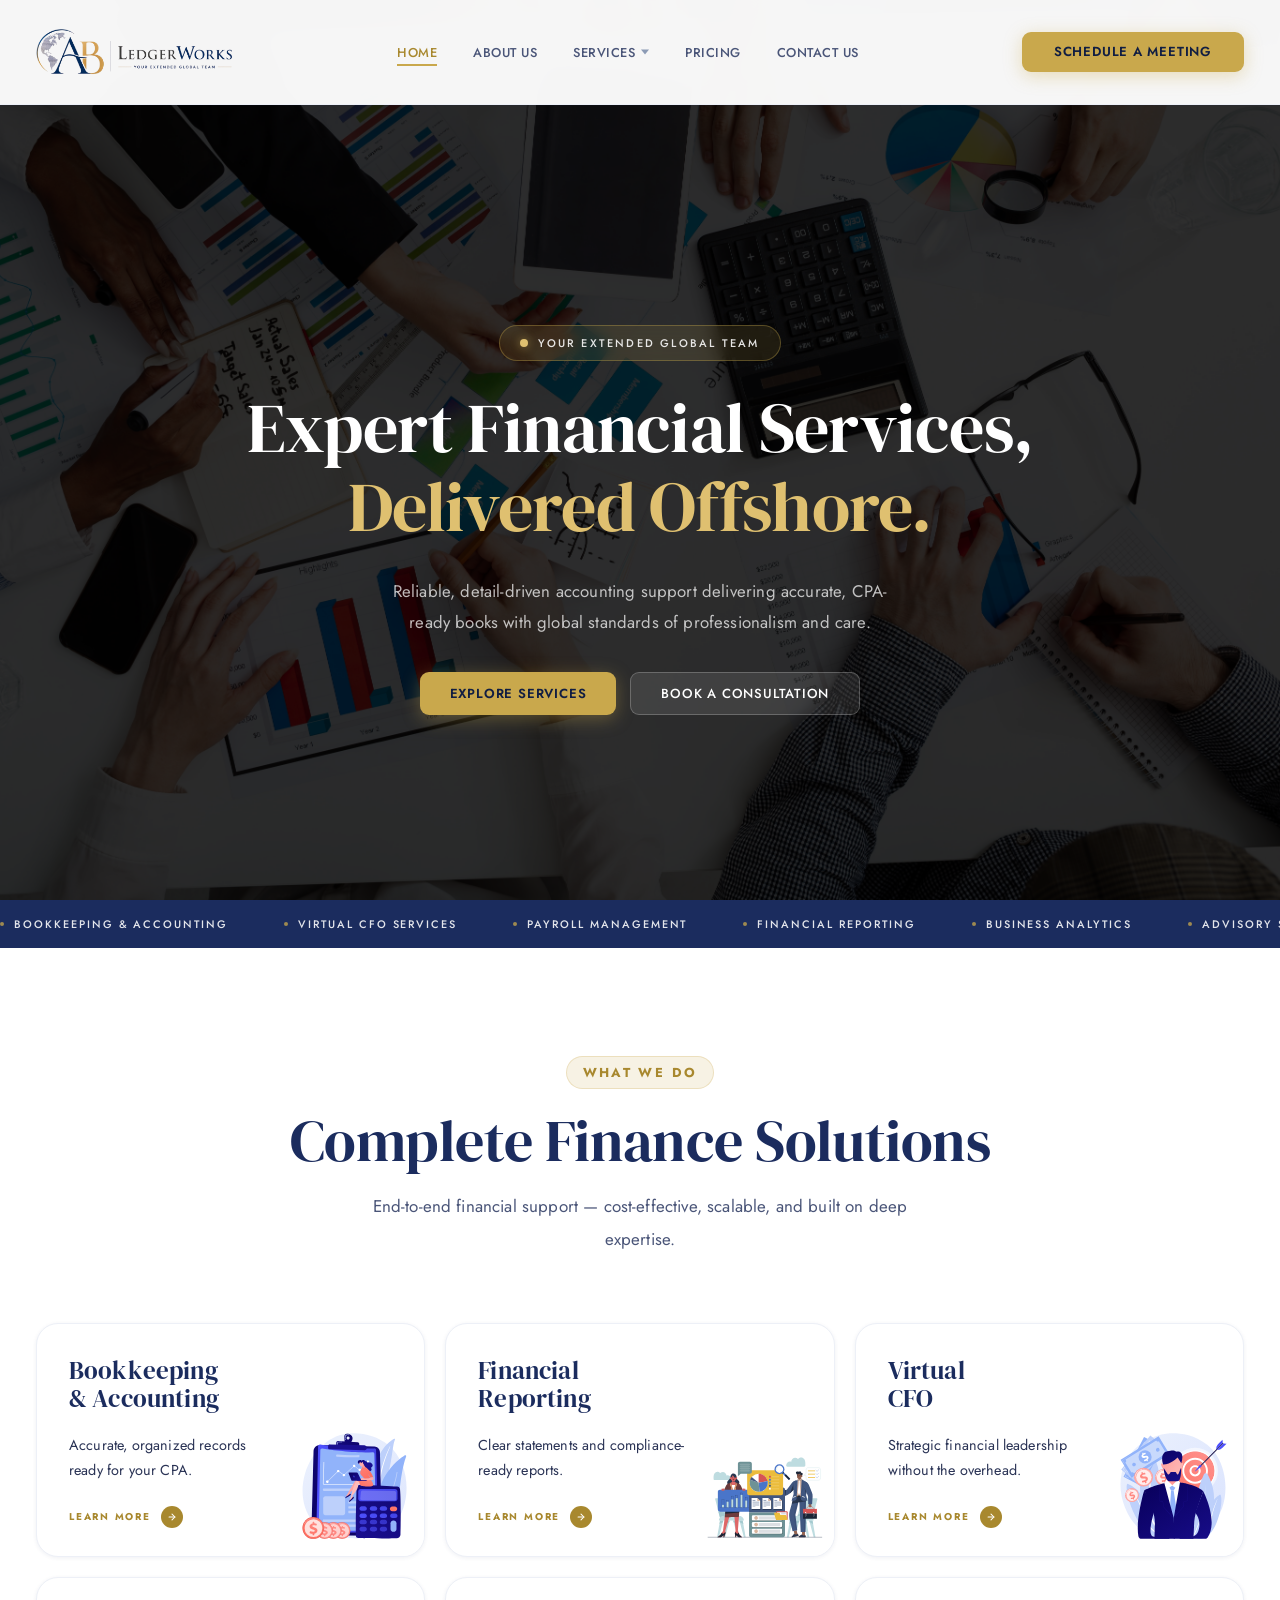
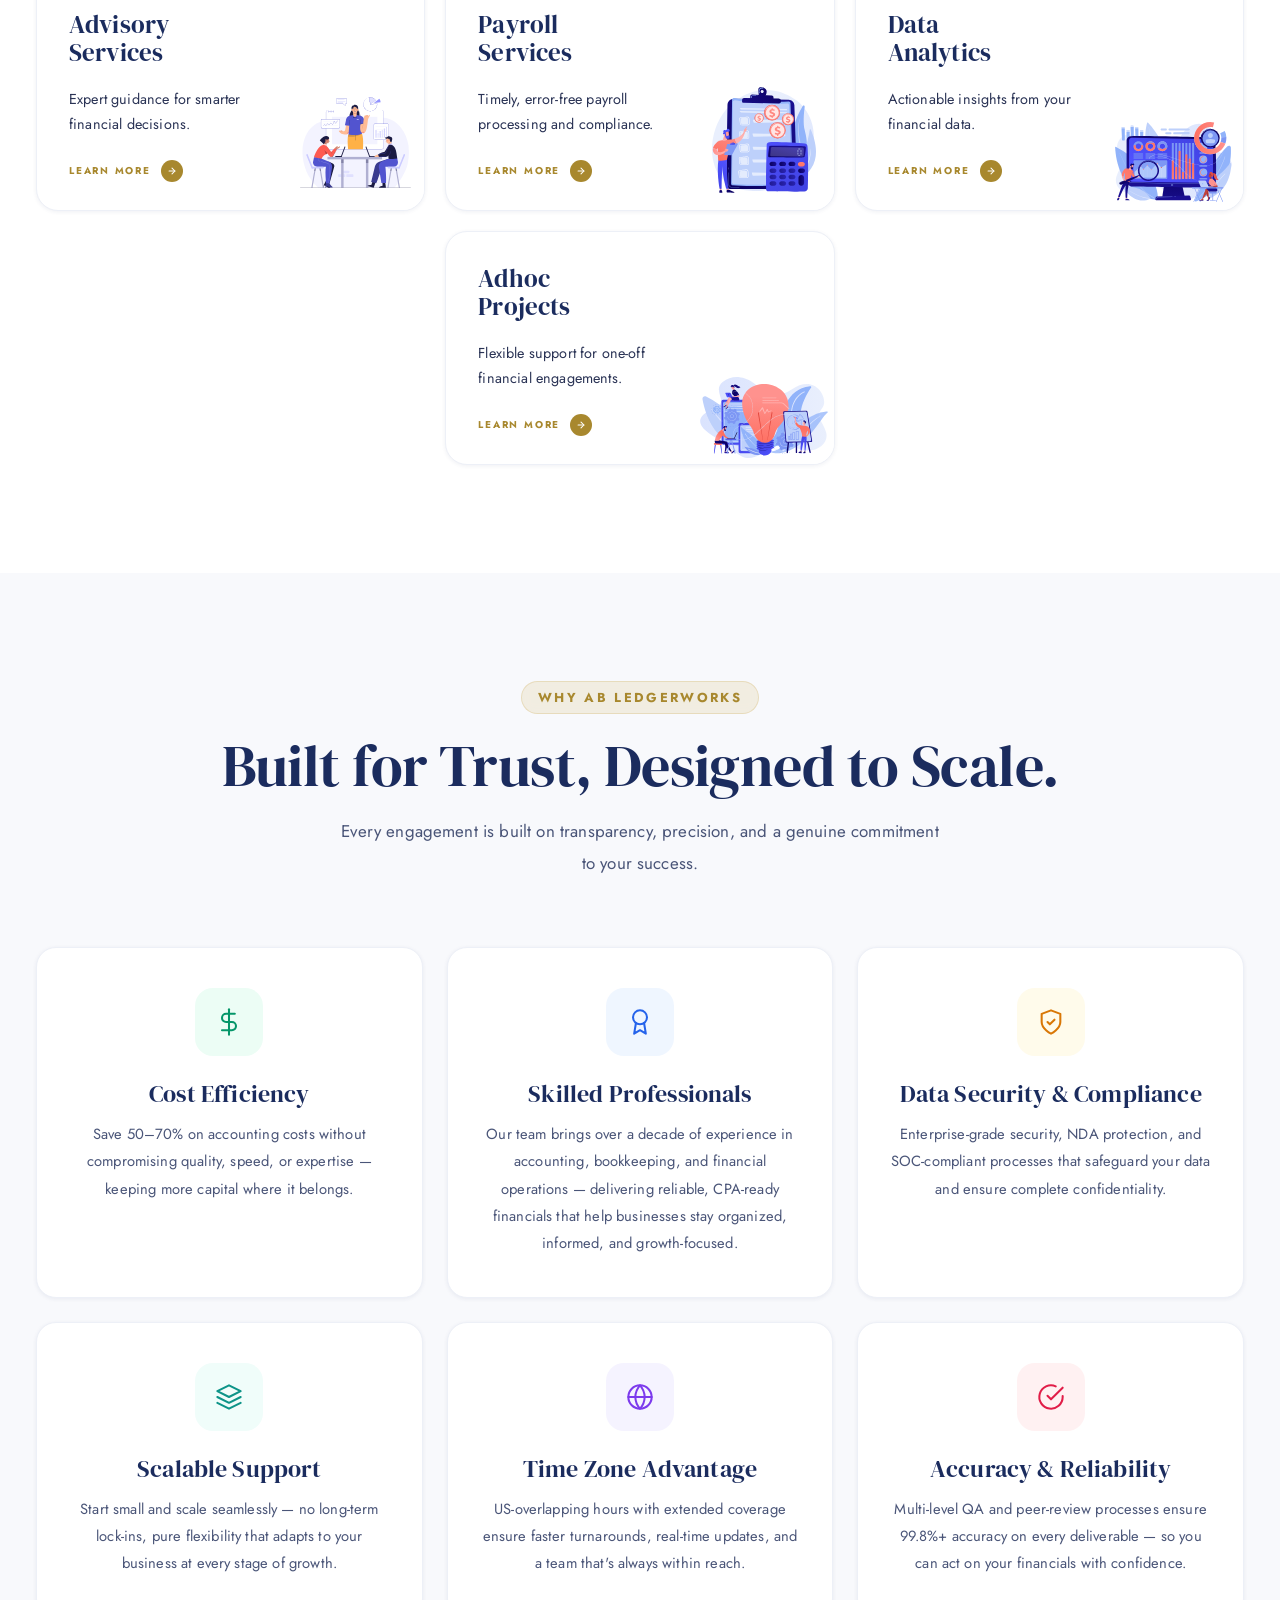
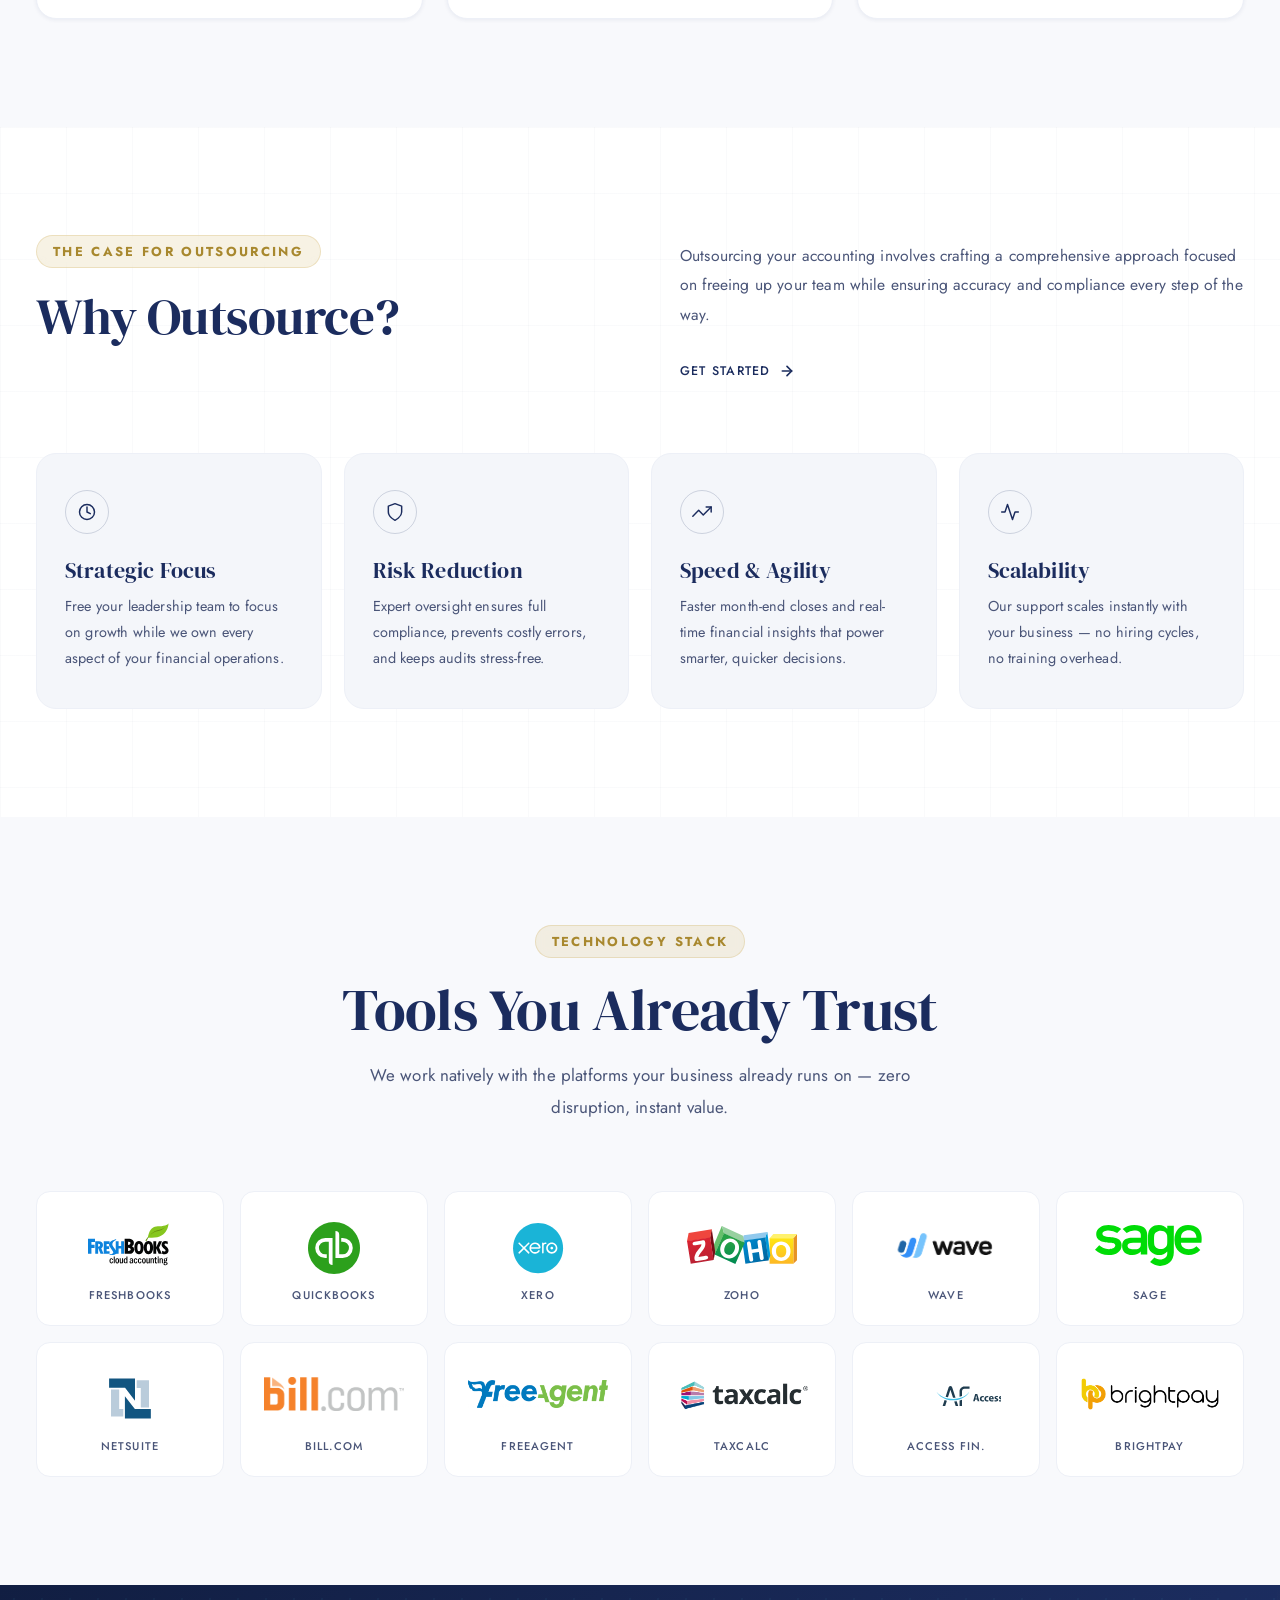
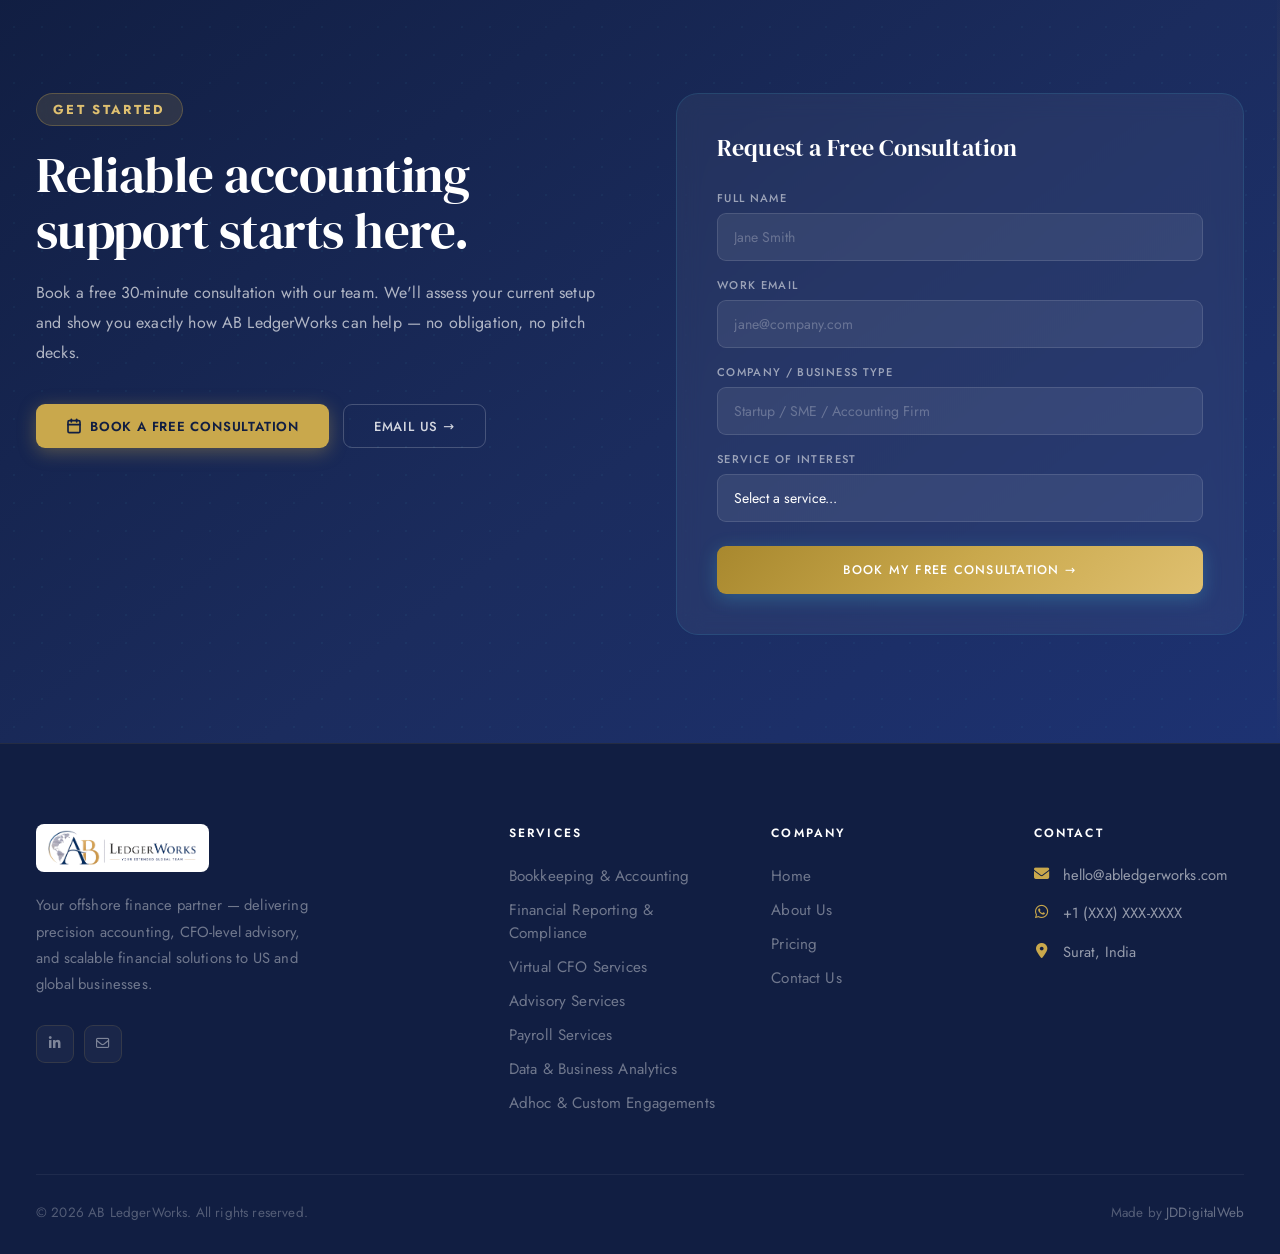
==== commit 7b3af663: "Add services, pricing, contact pages; update nav, footer, and form handling - Add services.html with" ====
--- a/index.html
+++ b/index.html
@@ -6,232 +6,11 @@
 <title>AB LedgerWorks — Your Extended Global Team</title>
 <link href="https://fonts.googleapis.com/css2?family=DM+Serif+Display:ital@0;1&family=Jost:wght@300;400;500;600&display=swap" rel="stylesheet">
 <link rel="stylesheet" href="https://cdnjs.cloudflare.com/ajax/libs/font-awesome/6.4.0/css/all.min.css">
+<link rel="stylesheet" href="/css/global.css">
+<script src="/js/layout.js" defer></script>
 <style>
-  :root {
-    --navy:         #1B2C5E;
-    --navy-deep:    #111E42;
-    --navy-mid:     #213570;
-    --navy-light:   #2B4494;
-    --accent:       #C9A84C;
-    --accent-light: #DFC070;
-    --accent-dark:  #A8882E;
-    --accent-glow:  rgba(201,168,76,0.15);
-    --silver:       #8C9BB5;
-    --white:        #FFFFFF;
-    --off-white:    #F8F9FC;
-    --grey-50:      #F4F6FA;
-    --grey-100:     #EDF0F7;
-    --grey-200:     #D8DDEC;
-    --grey-300:     #B8C2D8;
-    --grey-400:     #8C9BB5;
-    --grey-600:     #4A5578;
-    --grey-800:     #2A3355;
-    --font-display: 'DM Serif Display', Georgia, serif;
-    --font-body:    'Jost', system-ui, sans-serif;
-    --shadow-sm:    0 1px 4px rgba(27,44,94,0.07);
-    --shadow-md:    0 4px 20px rgba(27,44,94,0.12);
-    --shadow-lg:    0 16px 52px rgba(27,44,94,0.18);
-    --shadow-accent: 0 8px 32px rgba(65,184,213,0.30);
-    --radius:       14px;
-    --radius-lg:    22px;
-    --radius-xl:    32px;
-  }
-
-  *, *::before, *::after { box-sizing: border-box; margin: 0; padding: 0; }
-  html { scroll-behavior: smooth; }
-  body {
-    font-family: var(--font-body);
-    font-size: 16px;
-    font-weight: 400;
-    color: var(--navy);
-    background: var(--white);
-    overflow-x: hidden;
-    -webkit-font-smoothing: antialiased;
-    letter-spacing: 0.01em;
-  }
-
-  /* ─── UTILITY ─── */
-  .container { max-width: 1320px; margin: 0 auto; padding: 0 36px; }
-  .section { padding: 108px 0; }
-
-  .section-label {
-    display: inline-flex; align-items: center;
-    font-family: var(--font-body);
-    font-size: 13px; font-weight: 700; letter-spacing: 0.18em;
-    text-transform: uppercase; color: var(--accent-dark); margin-bottom: 20px;
-    background: var(--accent-glow);
-    border: 1px solid rgba(201,168,76,0.25);
-    border-radius: 100px;
-    padding: 6px 16px;
-    backdrop-filter: blur(6px); -webkit-backdrop-filter: blur(6px);
-  }
-
-  .section-title {
-    font-family: var(--font-display);
-    font-size: clamp(2.6rem, 4.5vw, 3.6rem);
-    color: var(--navy); line-height: 1.1; margin-bottom: 18px;
-    font-weight: 400; letter-spacing: -0.01em;
-  }
-  .section-subtitle {
-    font-family: var(--font-body);
-    font-size: 1.06rem; font-weight: 400; color: var(--grey-600); line-height: 1.9; max-width: 60ch;
-  }
-
-  /* ─── BUTTONS ─── */
-  .btn {
-    display: inline-flex; align-items: center; gap: 8px;
-    padding: 14px 30px; border-radius: 9px; font-family: var(--font-body);
-    font-size: 0.82rem; font-weight: 500; cursor: pointer;
-    text-decoration: none; border: none; line-height: 1;
-    letter-spacing: 0.06em; text-transform: uppercase;
-  }
-  .btn-primary {
-    background: linear-gradient(135deg, var(--accent-dark) 0%, var(--accent) 60%, var(--accent-light) 100%);
-    color: var(--white); box-shadow: 0 4px 18px rgba(65,184,213,0.36);
-    transition: transform 0.25s, box-shadow 0.25s;
-  }
-  .btn-primary:hover { transform: translateY(-2px); box-shadow: var(--shadow-accent); }
-  .btn-outline {
-    background: transparent; color: var(--navy); border: 1.5px solid var(--grey-200);
-    transition: border-color 0.2s, color 0.2s, background 0.2s;
-  }
-  .btn-outline:hover { border-color: var(--accent); color: var(--accent-dark); background: var(--accent-glow); }
-  .btn-outline-white {
-    background: transparent; color: rgba(255,255,255,0.82);
-    border: 1.5px solid rgba(255,255,255,0.20);
-    transition: border-color 0.2s, color 0.2s, background 0.2s;
-  }
-  .btn-outline-white:hover { border-color: rgba(255,255,255,0.6); color: var(--white); background: rgba(255,255,255,0.08); }
-  .btn-glass {
-    background: rgba(255,255,255,0.10); color: var(--white);
-    border: 1.5px solid rgba(255,255,255,0.22);
-    backdrop-filter: blur(10px); -webkit-backdrop-filter: blur(10px);
-    transition: background 0.25s, border-color 0.25s, color 0.25s, box-shadow 0.25s;
-  }
-  .btn-glass:hover {
-    background: var(--accent); border-color: var(--accent);
-    color: var(--white); box-shadow: var(--shadow-accent);
-  }
-
-  .btn-navy {
-    background: var(--navy); color: var(--white);
-    box-shadow: 0 4px 18px rgba(27,44,94,0.30);
-    transition: background 0.25s, transform 0.25s, box-shadow 0.25s;
-  }
-  .btn-navy:hover { background: var(--navy-light); transform: translateY(-2px); box-shadow: 0 8px 28px rgba(27,44,94,0.38); }
-
-  /* ─── SCROLL PROGRESS ─── */
-  .scroll-progress {
-    position: fixed; top: 0; left: 0; height: 3px;
-    background: linear-gradient(90deg, var(--navy-deep), var(--navy-light), #5B8FD4);
-    z-index: 200; width: 0%; transition: width 0.1s linear;
-  }
-
-  /* ═══════════════════════════════════════
-     NAVBAR
-  ═══════════════════════════════════════ */
-  nav {
-    position: fixed; top: 0; left: 0; right: 0; z-index: 100;
-    padding: 28px 0;
-    background: rgba(255,255,255,0.96);
-    backdrop-filter: blur(14px); -webkit-backdrop-filter: blur(14px);
-    box-shadow: 0 1px 0 rgba(27,44,94,0.08);
-    border-bottom: 1px solid var(--grey-100);
-    transition: padding 0.3s ease, box-shadow 0.3s ease;
-  }
-  nav.scrolled {
-    padding: 20px 0;
-    box-shadow: 0 4px 28px rgba(27,44,94,0.10);
-    border-bottom-color: var(--grey-200);
-  }
-  nav .container { display: flex; align-items: center; justify-content: space-between; gap: 24px; }
-
-  .nav-logo { display: flex; align-items: center; gap: 14px; text-decoration: none; flex-shrink: 0; order: 1; }
-  .nav-logo-img { height: 48px; width: auto; object-fit: contain; }
-
-  .nav-links { display: flex; align-items: center; gap: 36px; list-style: none; flex: 1; justify-content: center; order: 2; }
-  .nav-item { position: relative; }
-  .nav-item > a {
-    display: flex; align-items: center; gap: 5px; color: var(--grey-600);
-    text-decoration: none; font-size: 0.8rem; font-weight: 500;
-    letter-spacing: 0.04em; text-transform: uppercase;
-    transition: color 0.2s; position: relative;
-  }
-  .nav-item > a::after {
-    content: ''; position: absolute; bottom: -4px; left: 0; right: 0;
-    height: 1.5px; background: var(--navy);
-    transform: scaleX(0); transition: transform 0.25s ease;
-  }
-  .nav-item > a:hover { color: var(--navy); }
-  .nav-item > a:hover::after { transform: scaleX(1); }
-
-  .dropdown-toggle { padding-right: 14px; }
-  .dropdown-toggle::before {
-    content: ''; position: absolute; right: 0; top: 50%;
-    transform: translateY(-50%); width: 0; height: 0;
-    border-left: 4px solid transparent; border-right: 4px solid transparent;
-    border-top: 5px solid var(--grey-400);
-    transition: transform 0.3s, border-top-color 0.2s; pointer-events: none;
-  }
-  .nav-item:hover > a.dropdown-toggle::before { transform: translateY(-50%) rotate(180deg); border-top-color: var(--navy); }
-  .nav-item > a.dropdown-toggle::after { display: none; }
-
-  .dropdown-menu {
-    position: absolute; top: 100%; left: -16px; min-width: 290px;
-    background: var(--white); border: 1px solid var(--grey-100); border-radius: 16px;
-    box-shadow: 0 16px 44px rgba(27,44,94,0.14);
-    margin-top: 10px; opacity: 0; visibility: hidden;
-    transform: translateY(-6px); transition: all 0.25s ease;
-    padding: 8px 0; z-index: 101;
-  }
-  .nav-item:hover .dropdown-menu { opacity: 1; visibility: visible; transform: translateY(0); }
-  .dropdown-menu a {
-    display: block; padding: 11px 20px; color: var(--grey-600);
-    text-decoration: none; font-size: 0.86rem; font-weight: 500;
-    transition: all 0.2s; border-left: 2px solid transparent;
-  }
-  .dropdown-menu a:hover { background: var(--grey-50); color: var(--navy); border-left-color: var(--navy); padding-left: 24px; }
-  .dropdown-menu .dropdown-title {
-    padding: 12px 20px 8px; color: var(--navy); font-weight: 700;
-    font-size: 0.74rem; text-transform: uppercase; letter-spacing: 0.11em;
-    border-bottom: 1px solid var(--grey-100);
-  }
-
-  .nav-cta { display: flex; align-items: center; gap: 12px; flex-shrink: 0; order: 3; }
-
-  .hamburger {
-    display: none; flex-direction: column; gap: 5px; cursor: pointer;
-    padding: 4px; background: none; border: none; order: 3; margin-left: auto;
-  }
-  .hamburger span { display: block; width: 22px; height: 2px; background: var(--navy); border-radius: 2px; transition: all 0.3s ease; }
-  .hamburger.active span:nth-child(1) { transform: translateY(7px) rotate(45deg); }
-  .hamburger.active span:nth-child(2) { opacity: 0; transform: scaleX(0); }
-  .hamburger.active span:nth-child(3) { transform: translateY(-7px) rotate(-45deg); }
-
-  .mobile-menu {
-    display: none; position: fixed; top: 62px; left: 0; right: 0;
-    background: var(--navy-deep); flex-direction: column;
-    z-index: 99; max-height: calc(100vh - 62px); overflow-y: auto; padding: 20px 0;
-  }
-  .mobile-menu.active { display: flex; }
-  .mobile-menu > a, .mobile-menu .mobile-dropdown-toggle {
-    padding: 14px 24px; color: rgba(255,255,255,0.8); text-decoration: none;
-    font-size: 0.9rem; font-weight: 500;
-    border-bottom: 1px solid rgba(27,44,94,0.25);
-    transition: all 0.2s; display: flex; align-items: center; justify-content: space-between;
-    background: none; border: none; cursor: pointer; width: 100%;
-  }
-  .mobile-menu > a:hover, .mobile-menu .mobile-dropdown-toggle:hover { background: rgba(43,68,148,0.30); color: var(--white); }
-  .mobile-dropdown-menu { display: none; flex-direction: column; background: rgba(0,0,0,0.2); }
-  .mobile-dropdown-menu.active { display: flex; }
-  .mobile-dropdown-menu a {
-    padding: 11px 40px; color: rgba(255,255,255,0.68); text-decoration: none;
-    font-size: 0.85rem; border-bottom: 1px solid rgba(27,44,94,0.15);
-  }
-  .mobile-dropdown-menu a:hover { background: rgba(43,68,148,0.25); color: rgba(255,255,255,0.95); }
-
-  @media (max-width: 900px) { .nav-links, .nav-cta { display: none; } .hamburger { display: flex; } }
-  @media (max-width: 768px) { nav { padding: 10px 0; } .nav-logo-img { height: 36px; } }
+  /* ── HOME PAGE STYLES ── */
+
 
   /* ═══════════════════════════════════════
      HERO
@@ -243,13 +22,8 @@
     position: relative; overflow: hidden;
     display: flex; align-items: center;
     padding: 0;
-  }
-
-  .hero-img {
-    position: absolute; inset: 0;
-    width: 100%; height: 100%;
-    object-fit: cover; object-position: center top;
-    display: block;
+    background-image: url('/hero.jpg');
+    background-size: cover; background-position: center top;
   }
 
   .hero-overlay {
@@ -646,39 +420,6 @@
   .cta-form-submit:hover { opacity: 0.92; transform: translateY(-2px); box-shadow: var(--shadow-accent); }
   .cta-form-note { color: rgba(255,255,255,0.30); font-size: 0.72rem; margin-top: 13px; text-align: center; }
 
-  /* ═══════════════════════════════════════
-     FOOTER
-  ═══════════════════════════════════════ */
-  footer { background: var(--navy-deep); padding: 80px 0 32px; border-top: 1px solid rgba(65,184,213,0.10); }
-  .footer-top { display: grid; grid-template-columns: 2fr 1fr 1fr 1fr; gap: 52px; margin-bottom: 60px; }
-
-  .footer-logo-img { height: 48px; width: auto; object-fit: contain; display: block; margin-bottom: 20px; background: var(--white); padding: 6px 12px; border-radius: 8px; }
-  .footer-brand-desc { color: rgba(255,255,255,0.40); font-size: 0.86rem; line-height: 1.78; max-width: 280px; margin-bottom: 28px; }
-  .footer-social { display: flex; gap: 10px; }
-  .footer-social a {
-    width: 38px; height: 38px; border-radius: 9px;
-    background: rgba(255,255,255,0.04); border: 1px solid rgba(65,184,213,0.14);
-    display: flex; align-items: center; justify-content: center;
-    color: rgba(255,255,255,0.44); text-decoration: none; font-size: 0.85rem;
-    transition: background 0.25s, border-color 0.25s, color 0.25s;
-  }
-  .footer-social a:hover { background: var(--accent); border-color: var(--accent); color: var(--navy-deep); }
-  .footer-col-title { font-family: var(--font-body); color: var(--white); font-weight: 600; font-size: 0.68rem; text-transform: uppercase; letter-spacing: 0.18em; margin-bottom: 22px; }
-  .footer-links { list-style: none; display: flex; flex-direction: column; gap: 11px; }
-  .footer-links a { font-family: var(--font-body); color: rgba(255,255,255,0.40); font-size: 0.88rem; font-weight: 400; text-decoration: none; transition: color 0.2s; }
-  .footer-links a:hover { color: var(--accent-light); }
-  .footer-contact-item { display: flex; align-items: flex-start; gap: 13px; margin-bottom: 16px; }
-  .contact-icon { color: var(--accent); flex-shrink: 0; font-size: 0.95rem; width: 1rem; display: flex; align-items: center; justify-content: center; margin-top: 2px; }
-  .footer-contact-item span, .footer-contact-item a { color: rgba(255,255,255,0.56); font-size: 0.85rem; line-height: 1.5; text-decoration: none; transition: color 0.2s; }
-  .footer-contact-item a:hover { color: var(--accent-light); }
-  .footer-bottom {
-    border-top: 1px solid rgba(255,255,255,0.06); padding-top: 28px;
-    display: flex; justify-content: space-between; align-items: center; flex-wrap: wrap; gap: 16px;
-  }
-  .footer-copy { color: rgba(255,255,255,0.28); font-size: 0.78rem; }
-  .footer-credit { color: rgba(255,255,255,0.28); font-size: 0.78rem; }
-  .footer-credit a { color: rgba(255,255,255,0.36); text-decoration: none; transition: color 0.2s; }
-  .footer-credit a:hover { color: var(--accent-light); }
 
   /* ═══════════════════════════════════════
      RESPONSIVE
@@ -722,70 +463,9 @@
 </head>
 <body>
 
-<div class="scroll-progress" id="scrollProgress"></div>
-
-<!-- ═══════════════ NAVBAR ═══════════════ -->
-<nav id="navbar">
-  <div class="container">
-    <a href="index.html" class="nav-logo">
-      <img src="logo.png" alt="AB LedgerWorks" class="nav-logo-img">
-    </a>
-
-    <ul class="nav-links">
-      <li class="nav-item"><a href="index.html">Home</a></li>
-      <li class="nav-item"><a href="about.html">About Us</a></li>
-      <li class="nav-item">
-        <a href="services.html" class="dropdown-toggle">Services</a>
-        <div class="dropdown-menu">
-          <div class="dropdown-title">Core Services</div>
-          <a href="services.html#svc-bookkeeping">Bookkeeping &amp; Accounting</a>
-          <a href="services.html#svc-reporting">Financial Reporting &amp; Compliance</a>
-          <a href="services.html#svc-cfo">Virtual CFO Services</a>
-          <a href="services.html#svc-advisory">Advisory Services</a>
-          <a href="services.html#svc-payroll">Payroll Services</a>
-          <a href="services.html#svc-analytics">Data &amp; Business Analytics</a>
-          <a href="services.html#svc-adhoc">Adhoc Projects &amp; Custom Engagements</a>
-        </div>
-      </li>
-      <li class="nav-item"><a href="pricing.html">Pricing</a></li>
-      <li class="nav-item"><a href="contact.html">Contact Us</a></li>
-    </ul>
-
-    <div class="nav-cta">
-      <a href="#cta" class="btn btn-primary" style="padding:13px 32px;font-size:0.82rem;">Schedule a Meeting</a>
-    </div>
-
-    <button class="hamburger" id="hamburger" onclick="toggleMenu()">
-      <span></span><span></span><span></span>
-    </button>
-  </div>
-</nav>
-
-<!-- Mobile Menu -->
-<div class="mobile-menu" id="mobileMenu">
-  <a href="index.html" onclick="toggleMenu()">Home</a>
-  <a href="about.html" onclick="toggleMenu()">About Us</a>
-  <button class="mobile-dropdown-toggle" onclick="toggleServicesDropdown(event)">
-    Services
-    <span class="mobile-arrow" style="display:inline-block;width:0;height:0;border-left:5px solid transparent;border-right:5px solid transparent;border-top:6px solid rgba(255,255,255,0.6);transition:transform 0.3s;"></span>
-  </button>
-  <div class="mobile-dropdown-menu" id="servicesDropdown">
-    <a href="services.html#svc-bookkeeping" onclick="toggleMenu()">Bookkeeping &amp; Accounting</a>
-    <a href="services.html#svc-reporting" onclick="toggleMenu()">Financial Reporting &amp; Compliance</a>
-    <a href="services.html#svc-cfo" onclick="toggleMenu()">Virtual CFO Services</a>
-    <a href="services.html#svc-advisory" onclick="toggleMenu()">Advisory Services</a>
-    <a href="services.html#svc-payroll" onclick="toggleMenu()">Payroll Services</a>
-    <a href="services.html#svc-analytics" onclick="toggleMenu()">Data &amp; Business Analytics</a>
-    <a href="services.html#svc-adhoc" onclick="toggleMenu()">Adhoc Projects &amp; Custom Engagements</a>
-  </div>
-  <a href="pricing.html" onclick="toggleMenu()">Pricing</a>
-  <a href="contact.html" onclick="toggleMenu()">Contact Us</a>
-  <a href="#cta" onclick="toggleMenu()" style="background:rgba(43,68,148,0.35);color:rgba(255,255,255,0.92);">Schedule a Meeting →</a>
-</div>
 
 <!-- ═══════════════ HERO ═══════════════ -->
 <section id="hero">
-  <img src="hero.jpg" alt="" class="hero-img" aria-hidden="true">
   <div class="hero-overlay"></div>
   <div class="container">
     <div class="hero-content">
@@ -1189,33 +869,35 @@
       <div>
         <div class="cta-form-card">
           <div class="cta-form-title">Request a Free Consultation</div>
-          <div class="form-group">
-            <label>Full Name</label>
-            <input type="text" placeholder="Jane Smith">
-          </div>
-          <div class="form-group">
-            <label>Work Email</label>
-            <input type="email" placeholder="jane@company.com">
-          </div>
-          <div class="form-group">
-            <label>Company / Business Type</label>
-            <input type="text" placeholder="Startup / SME / Accounting Firm">
-          </div>
-          <div class="form-group">
-            <label>Service of Interest</label>
-            <select>
-              <option value="">Select a service...</option>
-              <option>Bookkeeping &amp; Accounting</option>
-              <option>Virtual CFO Services</option>
-              <option>Payroll Services</option>
-              <option>Financial Reporting</option>
-              <option>Data &amp; Business Analytics</option>
-              <option>Advisory Services</option>
-              <option>Adhoc Project</option>
-            </select>
-          </div>
-          <button class="cta-form-submit" onclick="handleSubmit(this)">Book My Free Consultation →</button>
-          <p class="cta-form-note">No spam. No sales calls unless you request one. We respond within 24 hours.</p>
+          <form name="home-consultation" method="POST" netlify>
+            <input type="hidden" name="form-name" value="home-consultation">
+            <div class="form-group">
+              <label>Full Name</label>
+              <input type="text" name="name" placeholder="Jane Smith">
+            </div>
+            <div class="form-group">
+              <label>Work Email</label>
+              <input type="email" name="email" placeholder="jane@company.com">
+            </div>
+            <div class="form-group">
+              <label>Company / Business Type</label>
+              <input type="text" name="company" placeholder="Startup / SME / Accounting Firm">
+            </div>
+            <div class="form-group">
+              <label>Service of Interest</label>
+              <select name="service">
+                <option value="">Select a service...</option>
+                <option>Bookkeeping &amp; Accounting</option>
+                <option>Virtual CFO Services</option>
+                <option>Payroll Services</option>
+                <option>Financial Reporting</option>
+                <option>Data &amp; Business Analytics</option>
+                <option>Advisory Services</option>
+                <option>Adhoc Project</option>
+              </select>
+            </div>
+            <button type="button" class="cta-form-submit" onclick="handleSubmit(this)">Book My Free Consultation →</button>
+          </form>
         </div>
       </div>
 
@@ -1223,97 +905,8 @@
   </div>
 </section>
 
-<!-- ═══════════════ FOOTER ═══════════════ -->
-<footer>
-  <div class="container">
-    <div class="footer-top">
-
-      <div>
-        <img src="logo.png" alt="AB LedgerWorks" class="footer-logo-img">
-        <p class="footer-brand-desc">Your offshore finance partner — delivering precision accounting, CFO-level advisory, and scalable financial solutions to US and global businesses.</p>
-        <div class="footer-social">
-          <a href="https://www.linkedin.com/company/ab-ledgerworks-llp/" target="_blank" rel="noopener" title="LinkedIn" aria-label="LinkedIn"><i class="fa-brands fa-linkedin-in"></i></a>
-          <a href="mailto:hello@ableagerworks.com" title="Email" aria-label="Email"><i class="fa-regular fa-envelope"></i></a>
-        </div>
-      </div>
-
-      <div>
-        <div class="footer-col-title">Services</div>
-        <ul class="footer-links">
-          <li><a href="services.html#svc-bookkeeping">Bookkeeping &amp; Accounting</a></li>
-          <li><a href="services.html#svc-reporting">Financial Reporting</a></li>
-          <li><a href="services.html#svc-cfo">Virtual CFO</a></li>
-          <li><a href="services.html#svc-payroll">Payroll Services</a></li>
-          <li><a href="services.html#svc-analytics">Business Analytics</a></li>
-          <li><a href="services.html#svc-advisory">Advisory Services</a></li>
-        </ul>
-      </div>
-
-      <div>
-        <div class="footer-col-title">Company</div>
-        <ul class="footer-links">
-          <li><a href="index.html">Home</a></li>
-          <li><a href="about.html">About Us</a></li>
-          <li><a href="pricing.html">Pricing</a></li>
-          <li><a href="contact.html">Contact Us</a></li>
-        </ul>
-      </div>
-
-      <div>
-        <div class="footer-col-title">Contact</div>
-        <div class="footer-contact-item">
-          <i class="fa-solid fa-envelope contact-icon"></i>
-          <a href="mailto:hello@ableagerworks.com">hello@ableagerworks.com</a>
-        </div>
-        <div class="footer-contact-item">
-          <i class="fa-brands fa-whatsapp contact-icon"></i>
-          <a href="https://wa.me/" target="_blank">+1 (XXX) XXX-XXXX</a>
-        </div>
-        <div class="footer-contact-item">
-          <i class="fa-solid fa-location-dot contact-icon"></i>
-          <span>Surat, India</span>
-        </div>
-      </div>
-
-    </div>
-
-    <div class="footer-bottom">
-      <div class="footer-copy">© 2026 AB LedgerWorks. All rights reserved.</div>
-      <div class="footer-credit">Made by <a href="https://www.jddigitalweb.in/" target="_blank">JDDigitalWeb</a></div>
-    </div>
-  </div>
-</footer>
-
 <script>
-  const navbar = document.getElementById('navbar');
-  window.addEventListener('scroll', () => {
-    navbar.classList.toggle('scrolled', window.scrollY > 60);
-    const pct = (window.scrollY / (document.documentElement.scrollHeight - window.innerHeight)) * 100;
-    document.getElementById('scrollProgress').style.width = pct + '%';
-  });
-
-  function toggleMenu() {
-    document.getElementById('hamburger').classList.toggle('active');
-    document.getElementById('mobileMenu').classList.toggle('active');
-  }
-
-  function toggleServicesDropdown(event) {
-    event.stopPropagation();
-    const dropdown = document.getElementById('servicesDropdown');
-    dropdown.classList.toggle('active');
-    const arrow = event.currentTarget.querySelector('.mobile-arrow');
-    if (arrow) arrow.style.transform = dropdown.classList.contains('active') ? 'rotate(180deg)' : 'rotate(0deg)';
-  }
-
-  document.addEventListener('click', function(e) {
-    const hamburger = document.getElementById('hamburger');
-    const mobileMenu = document.getElementById('mobileMenu');
-    if (!navbar.contains(e.target) && !mobileMenu.contains(e.target) && mobileMenu.classList.contains('active')) {
-      hamburger.classList.remove('active');
-      mobileMenu.classList.remove('active');
-    }
-  });
-
+  /* ── HOME PAGE JS ── */
   (function() {
     const items = document.querySelectorAll('.hero-rotator-item');
     let current = 0;
@@ -1326,25 +919,26 @@
       setTimeout(() => {
         items[prev].style.transition = 'none';
         items[prev].classList.remove('exit');
-        items[prev].offsetHeight; /* force reflow */
+        items[prev].offsetHeight;
         items[prev].style.transition = '';
       }, 500);
     }, 3000);
   })();
 
-  function handleSubmit(btn) {
+  async function handleSubmit(btn) {
+    const form = btn.closest('form');
+    btn.disabled = true;
+    try {
+      await fetch('/', {
+        method: 'POST',
+        headers: { 'Content-Type': 'application/x-www-form-urlencoded' },
+        body: new URLSearchParams(new FormData(form)).toString()
+      });
+    } catch(e) {}
     btn.textContent = '✓ Request Sent! We\'ll be in touch within 24h';
     btn.style.background = 'rgba(255,255,255,0.12)';
     btn.style.color = 'var(--accent-light)';
-    btn.disabled = true;
-  }
-
-  document.querySelectorAll('a[href^="#"]').forEach(a => {
-    a.addEventListener('click', e => {
-      const target = document.querySelector(a.getAttribute('href'));
-      if (target) { e.preventDefault(); target.scrollIntoView({ behavior: 'smooth', block: 'start' }); }
-    });
-  });
+  }
 </script>
 </body>
 </html>
--- a/css/global.css
+++ b/css/global.css
@@ -0,0 +1,285 @@
+/* ═══════════════════════════════════════
+   AB LEDGERWORKS — GLOBAL STYLESHEET
+   Shared across all pages
+═══════════════════════════════════════ */
+
+/* ─── TOKENS ─── */
+:root {
+  --navy:         #1B2C5E;
+  --navy-deep:    #111E42;
+  --navy-mid:     #213570;
+  --navy-light:   #2B4494;
+  --accent:       #C9A84C;
+  --accent-light: #DFC070;
+  --accent-dark:  #A8882E;
+  --accent-glow:  rgba(201,168,76,0.15);
+  --silver:       #8C9BB5;
+  --white:        #FFFFFF;
+  --off-white:    #F8F9FC;
+  --grey-50:      #F4F6FA;
+  --grey-100:     #EDF0F7;
+  --grey-200:     #D8DDEC;
+  --grey-300:     #B8C2D8;
+  --grey-400:     #8C9BB5;
+  --grey-600:     #4A5578;
+  --grey-800:     #2A3355;
+  --font-display: 'DM Serif Display', Georgia, serif;
+  --font-body:    'Jost', system-ui, sans-serif;
+  --shadow-sm:    0 1px 4px rgba(27,44,94,0.07);
+  --shadow-md:    0 4px 20px rgba(27,44,94,0.12);
+  --shadow-lg:    0 16px 52px rgba(27,44,94,0.18);
+  --shadow-accent: 0 8px 32px rgba(201,168,76,0.30);
+  --radius:       14px;
+  --radius-lg:    22px;
+  --radius-xl:    32px;
+}
+
+/* ─── RESET ─── */
+*, *::before, *::after { box-sizing: border-box; margin: 0; padding: 0; }
+html { scroll-behavior: smooth; }
+body {
+  font-family: var(--font-body);
+  font-size: 16px;
+  font-weight: 400;
+  color: var(--navy);
+  background: var(--white);
+  overflow-x: hidden;
+  -webkit-font-smoothing: antialiased;
+  letter-spacing: 0.01em;
+}
+
+/* ─── UTILITY ─── */
+.container { max-width: 1320px; margin: 0 auto; padding: 0 36px; }
+.section { padding: 108px 0; }
+
+/* ─── SECTION TYPOGRAPHY ─── */
+.section-label {
+  display: inline-flex; align-items: center;
+  font-family: var(--font-body);
+  font-size: 13px; font-weight: 700; letter-spacing: 0.18em;
+  text-transform: uppercase; color: var(--accent-dark); margin-bottom: 20px;
+  background: var(--accent-glow);
+  border: 1px solid rgba(201,168,76,0.25);
+  border-radius: 100px;
+  padding: 6px 16px;
+  backdrop-filter: blur(6px); -webkit-backdrop-filter: blur(6px);
+}
+.section-title {
+  font-family: var(--font-display);
+  font-size: clamp(2.6rem, 4.5vw, 3.6rem);
+  color: var(--navy); line-height: 1.1; margin-bottom: 18px;
+  font-weight: 400; letter-spacing: -0.01em;
+}
+.section-subtitle {
+  font-family: var(--font-body);
+  font-size: 1.06rem; font-weight: 400; color: var(--grey-600); line-height: 1.9; max-width: 60ch;
+}
+
+/* ─── BUTTONS ─── */
+.btn {
+  display: inline-flex; align-items: center; gap: 8px;
+  padding: 14px 30px; border-radius: 9px; font-family: var(--font-body);
+  font-size: 0.82rem; font-weight: 500; cursor: pointer;
+  text-decoration: none; border: none; line-height: 1;
+  letter-spacing: 0.06em; text-transform: uppercase;
+}
+.btn-primary {
+  background: var(--accent);
+  color: var(--navy-deep); font-weight: 600;
+  box-shadow: 0 4px 18px rgba(201,168,76,0.36);
+  transition: transform 0.25s, box-shadow 0.25s, background 0.25s;
+}
+.btn-primary:hover { background: var(--accent-dark); transform: translateY(-2px); box-shadow: var(--shadow-accent); }
+.btn-outline {
+  background: transparent; color: var(--navy); border: 1.5px solid var(--grey-200);
+  transition: border-color 0.2s, color 0.2s, background 0.2s;
+}
+.btn-outline:hover { border-color: var(--accent); color: var(--accent-dark); background: var(--accent-glow); }
+.btn-outline-white {
+  background: transparent; color: rgba(255,255,255,0.82);
+  border: 1.5px solid rgba(255,255,255,0.20);
+  transition: border-color 0.2s, color 0.2s, background 0.2s;
+}
+.btn-outline-white:hover { border-color: rgba(255,255,255,0.6); color: var(--white); background: rgba(255,255,255,0.08); }
+.btn-glass {
+  background: rgba(255,255,255,0.10); color: var(--white);
+  border: 1.5px solid rgba(255,255,255,0.22);
+  backdrop-filter: blur(10px); -webkit-backdrop-filter: blur(10px);
+  transition: background 0.25s, border-color 0.25s, color 0.25s, box-shadow 0.25s;
+}
+.btn-glass:hover {
+  background: var(--accent); border-color: var(--accent);
+  color: var(--white); box-shadow: var(--shadow-accent);
+}
+.btn-navy {
+  background: var(--navy); color: var(--white);
+  box-shadow: 0 4px 18px rgba(27,44,94,0.30);
+  transition: background 0.25s, transform 0.25s, box-shadow 0.25s;
+}
+.btn-navy:hover { background: var(--navy-light); transform: translateY(-2px); box-shadow: 0 8px 28px rgba(27,44,94,0.38); }
+
+/* ─── SCROLL PROGRESS ─── */
+.scroll-progress {
+  position: fixed; top: 0; left: 0; height: 3px;
+  background: linear-gradient(90deg, var(--navy-deep), var(--navy-light), #5B8FD4);
+  z-index: 200; width: 0%; transition: width 0.1s linear;
+}
+
+/* ═══════════════════════════════════════
+   NAVBAR
+═══════════════════════════════════════ */
+nav {
+  position: fixed; top: 0; left: 0; right: 0; z-index: 100;
+  padding: 28px 0;
+  background: rgba(255,255,255,0.96);
+  backdrop-filter: blur(14px); -webkit-backdrop-filter: blur(14px);
+  box-shadow: 0 1px 0 rgba(27,44,94,0.08);
+  border-bottom: 1px solid var(--grey-100);
+  transition: padding 0.3s ease, box-shadow 0.3s ease;
+}
+nav.scrolled {
+  padding: 20px 0;
+  box-shadow: 0 4px 28px rgba(27,44,94,0.10);
+  border-bottom-color: var(--grey-200);
+}
+nav .container { display: flex; align-items: center; justify-content: space-between; gap: 24px; }
+
+.nav-logo { display: flex; align-items: center; gap: 14px; text-decoration: none; flex-shrink: 0; order: 1; }
+.nav-logo-img { height: 48px; width: auto; object-fit: contain; }
+
+.nav-links { display: flex; align-items: center; gap: 36px; list-style: none; flex: 1; justify-content: center; order: 2; }
+.nav-item { position: relative; }
+.nav-item > a {
+  display: flex; align-items: center; gap: 5px; color: var(--grey-600);
+  text-decoration: none; font-size: 0.8rem; font-weight: 500;
+  letter-spacing: 0.04em; text-transform: uppercase;
+  transition: color 0.2s; position: relative;
+}
+.nav-item > a::after {
+  content: ''; position: absolute; bottom: -4px; left: 0; right: 0;
+  height: 1.5px; background: var(--accent);
+  transform: scaleX(0); transition: transform 0.25s ease;
+}
+.nav-item > a:hover,
+.nav-item > a.active { color: var(--accent-dark); }
+.nav-item > a:hover::after,
+.nav-item > a.active::after { transform: scaleX(1); }
+
+.dropdown-toggle { padding-right: 14px; }
+.dropdown-toggle::before {
+  content: ''; position: absolute; right: 0; top: 50%;
+  transform: translateY(-50%); width: 0; height: 0;
+  border-left: 4px solid transparent; border-right: 4px solid transparent;
+  border-top: 5px solid var(--grey-400);
+  transition: transform 0.3s, border-top-color 0.2s; pointer-events: none;
+}
+.nav-item:hover > a.dropdown-toggle::before { transform: translateY(-50%) rotate(180deg); border-top-color: var(--accent-dark); }
+.nav-item > a.dropdown-toggle::after { display: none; }
+
+.dropdown-menu {
+  position: absolute; top: 100%; left: -16px; min-width: 290px;
+  background: var(--white); border: 1px solid var(--grey-100); border-radius: 16px;
+  box-shadow: 0 16px 44px rgba(27,44,94,0.14);
+  margin-top: 10px; opacity: 0; visibility: hidden;
+  transform: translateY(-6px); transition: all 0.25s ease;
+  padding: 8px 0; z-index: 101;
+}
+.nav-item:hover .dropdown-menu { opacity: 1; visibility: visible; transform: translateY(0); }
+.dropdown-menu a {
+  display: block; padding: 11px 20px; color: var(--grey-600);
+  text-decoration: none; font-size: 0.86rem; font-weight: 500;
+  transition: all 0.2s; border-left: 2px solid transparent;
+}
+.dropdown-menu a:hover { background: var(--grey-50); color: var(--accent-dark); border-left-color: var(--accent); padding-left: 24px; }
+.dropdown-menu .dropdown-title {
+  padding: 12px 20px 8px; color: var(--navy); font-weight: 700;
+  font-size: 0.74rem; text-transform: uppercase; letter-spacing: 0.11em;
+  border-bottom: 1px solid var(--grey-100);
+}
+
+.nav-cta { display: flex; align-items: center; gap: 12px; flex-shrink: 0; order: 3; }
+
+.hamburger {
+  display: none; flex-direction: column; gap: 5px; cursor: pointer;
+  padding: 4px; background: none; border: none; order: 3; margin-left: auto;
+}
+.hamburger span { display: block; width: 22px; height: 2px; background: var(--navy); border-radius: 2px; transition: all 0.3s ease; }
+.hamburger.active span:nth-child(1) { transform: translateY(7px) rotate(45deg); }
+.hamburger.active span:nth-child(2) { opacity: 0; transform: scaleX(0); }
+.hamburger.active span:nth-child(3) { transform: translateY(-7px) rotate(-45deg); }
+
+.mobile-menu {
+  display: none; position: fixed; top: 62px; left: 0; right: 0;
+  background: var(--navy-deep); flex-direction: column;
+  z-index: 99; max-height: calc(100vh - 62px); overflow-y: auto; padding: 20px 0;
+}
+.mobile-menu.active { display: flex; }
+.mobile-menu > a, .mobile-menu .mobile-dropdown-toggle {
+  padding: 14px 24px; color: rgba(255,255,255,0.8); text-decoration: none;
+  font-size: 0.9rem; font-weight: 500;
+  border-bottom: 1px solid rgba(27,44,94,0.25);
+  transition: all 0.2s; display: flex; align-items: center; justify-content: space-between;
+  background: none; border: none; cursor: pointer; width: 100%;
+}
+.mobile-menu > a:hover, .mobile-menu .mobile-dropdown-toggle:hover { background: rgba(43,68,148,0.30); color: var(--white); }
+.mobile-dropdown-menu { display: none; flex-direction: column; background: rgba(0,0,0,0.2); }
+.mobile-dropdown-menu.active { display: flex; }
+.mobile-dropdown-menu a {
+  padding: 11px 40px; color: rgba(255,255,255,0.68); text-decoration: none;
+  font-size: 0.85rem; border-bottom: 1px solid rgba(27,44,94,0.15);
+}
+.mobile-dropdown-menu a:hover { background: rgba(43,68,148,0.25); color: rgba(255,255,255,0.95); }
+
+/* ═══════════════════════════════════════
+   FOOTER
+═══════════════════════════════════════ */
+footer { background: var(--navy-deep); padding: 80px 0 32px; border-top: 1px solid rgba(201,168,76,0.10); }
+.footer-top { display: grid; grid-template-columns: 2fr 1fr 1fr 1fr; gap: 52px; margin-bottom: 60px; }
+
+.footer-logo-img { height: 48px; width: auto; object-fit: contain; display: block; margin-bottom: 20px; background: var(--white); padding: 6px 12px; border-radius: 8px; }
+.footer-brand-desc { color: rgba(255,255,255,0.40); font-size: 0.92rem; line-height: 1.78; max-width: 280px; margin-bottom: 28px; }
+.footer-social { display: flex; gap: 10px; }
+.footer-social a {
+  width: 38px; height: 38px; border-radius: 9px;
+  background: rgba(255,255,255,0.04); border: 1px solid rgba(201,168,76,0.14);
+  display: flex; align-items: center; justify-content: center;
+  color: rgba(255,255,255,0.44); text-decoration: none; font-size: 0.85rem;
+  transition: background 0.25s, border-color 0.25s, color 0.25s;
+}
+.footer-social a:hover { background: var(--accent); border-color: var(--accent); color: var(--navy-deep); }
+.footer-col-title { font-family: var(--font-body); color: var(--white); font-weight: 600; font-size: 0.75rem; text-transform: uppercase; letter-spacing: 0.18em; margin-bottom: 22px; }
+.footer-links { list-style: none; display: flex; flex-direction: column; gap: 11px; }
+.footer-links a { font-family: var(--font-body); color: rgba(255,255,255,0.40); font-size: 0.95rem; font-weight: 400; text-decoration: none; transition: color 0.2s; }
+.footer-links a:hover { color: var(--accent-light); }
+.footer-contact-item { display: flex; align-items: flex-start; gap: 13px; margin-bottom: 16px; }
+.contact-icon { color: var(--accent); flex-shrink: 0; font-size: 0.95rem; width: 1rem; display: flex; align-items: center; justify-content: center; margin-top: 2px; }
+.footer-contact-item span, .footer-contact-item a { color: rgba(255,255,255,0.56); font-size: 0.92rem; line-height: 1.5; text-decoration: none; transition: color 0.2s; }
+.footer-contact-item a:hover { color: var(--accent-light); }
+.footer-bottom {
+  border-top: 1px solid rgba(255,255,255,0.06); padding-top: 28px;
+  display: flex; justify-content: space-between; align-items: center; flex-wrap: wrap; gap: 16px;
+}
+.footer-copy { color: rgba(255,255,255,0.28); font-size: 0.84rem; }
+.footer-credit { color: rgba(255,255,255,0.28); font-size: 0.84rem; }
+.footer-credit a { color: rgba(255,255,255,0.36); text-decoration: none; transition: color 0.2s; }
+.footer-credit a:hover { color: var(--accent-light); }
+
+/* ═══════════════════════════════════════
+   RESPONSIVE — SHARED
+═══════════════════════════════════════ */
+@media (max-width: 1100px) {
+  .footer-top { grid-template-columns: 1fr 1fr; gap: 40px; }
+}
+@media (max-width: 900px) {
+  .nav-links, .nav-cta { display: none; }
+  .hamburger { display: flex; }
+  .section { padding: 84px 0; }
+}
+@media (max-width: 768px) {
+  nav { padding: 10px 0; }
+  .nav-logo-img { height: 36px; }
+  .section { padding: 72px 0; }
+  .footer-top { grid-template-columns: 1fr; gap: 36px; }
+  .footer-brand-desc { max-width: 100%; }
+  .footer-bottom { flex-direction: column; align-items: flex-start; }
+}
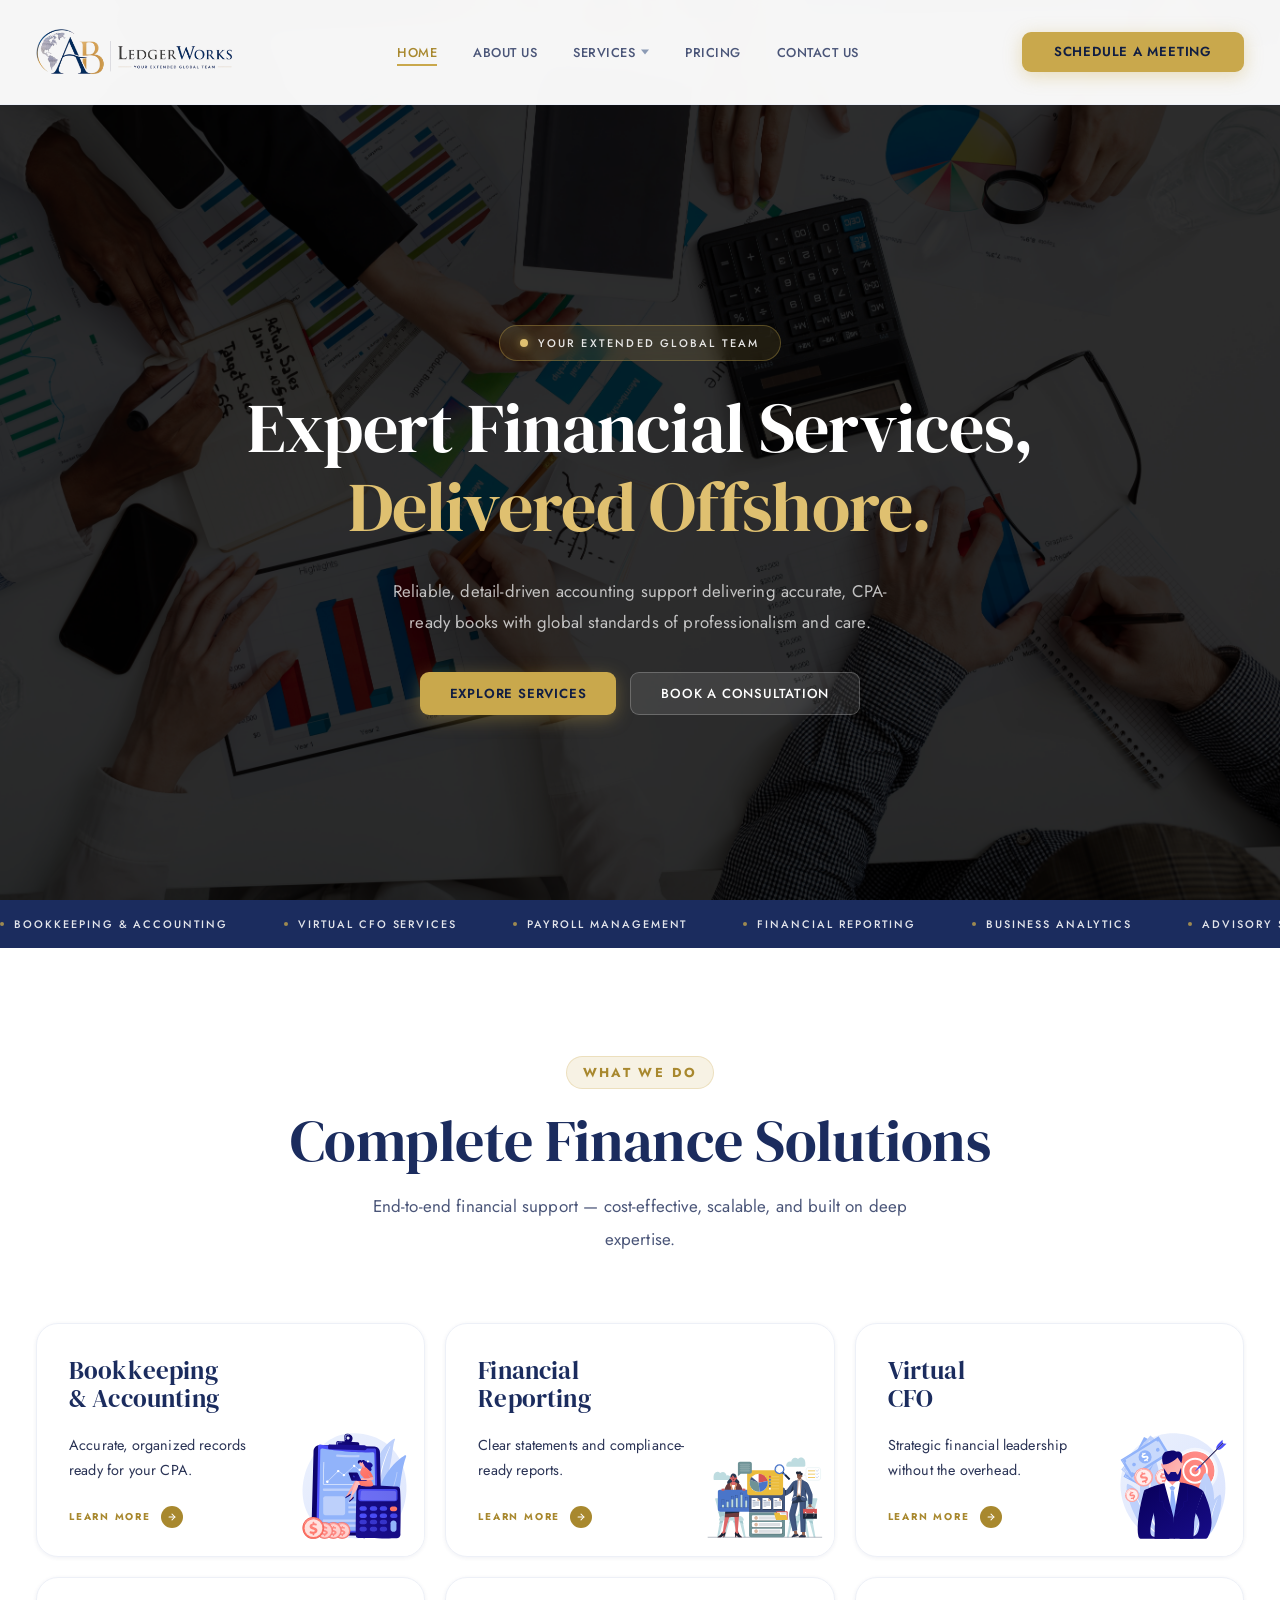
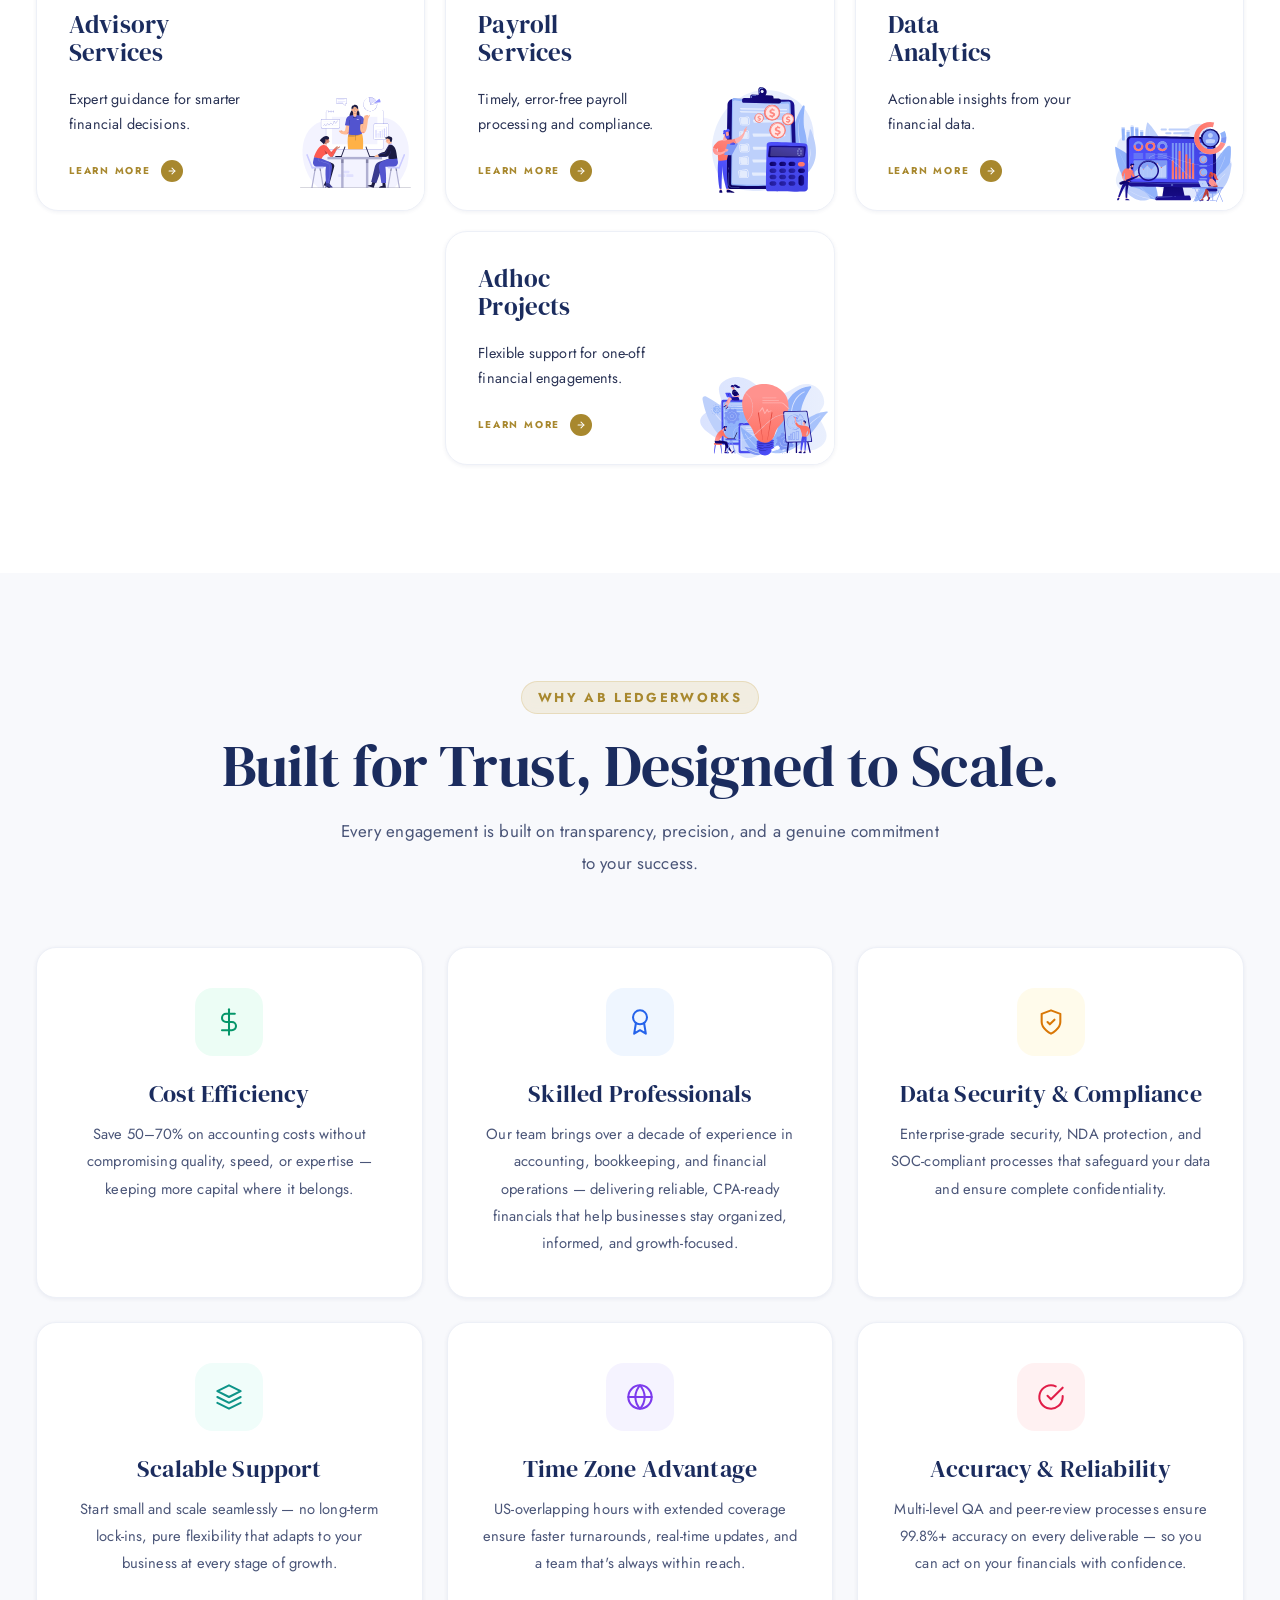
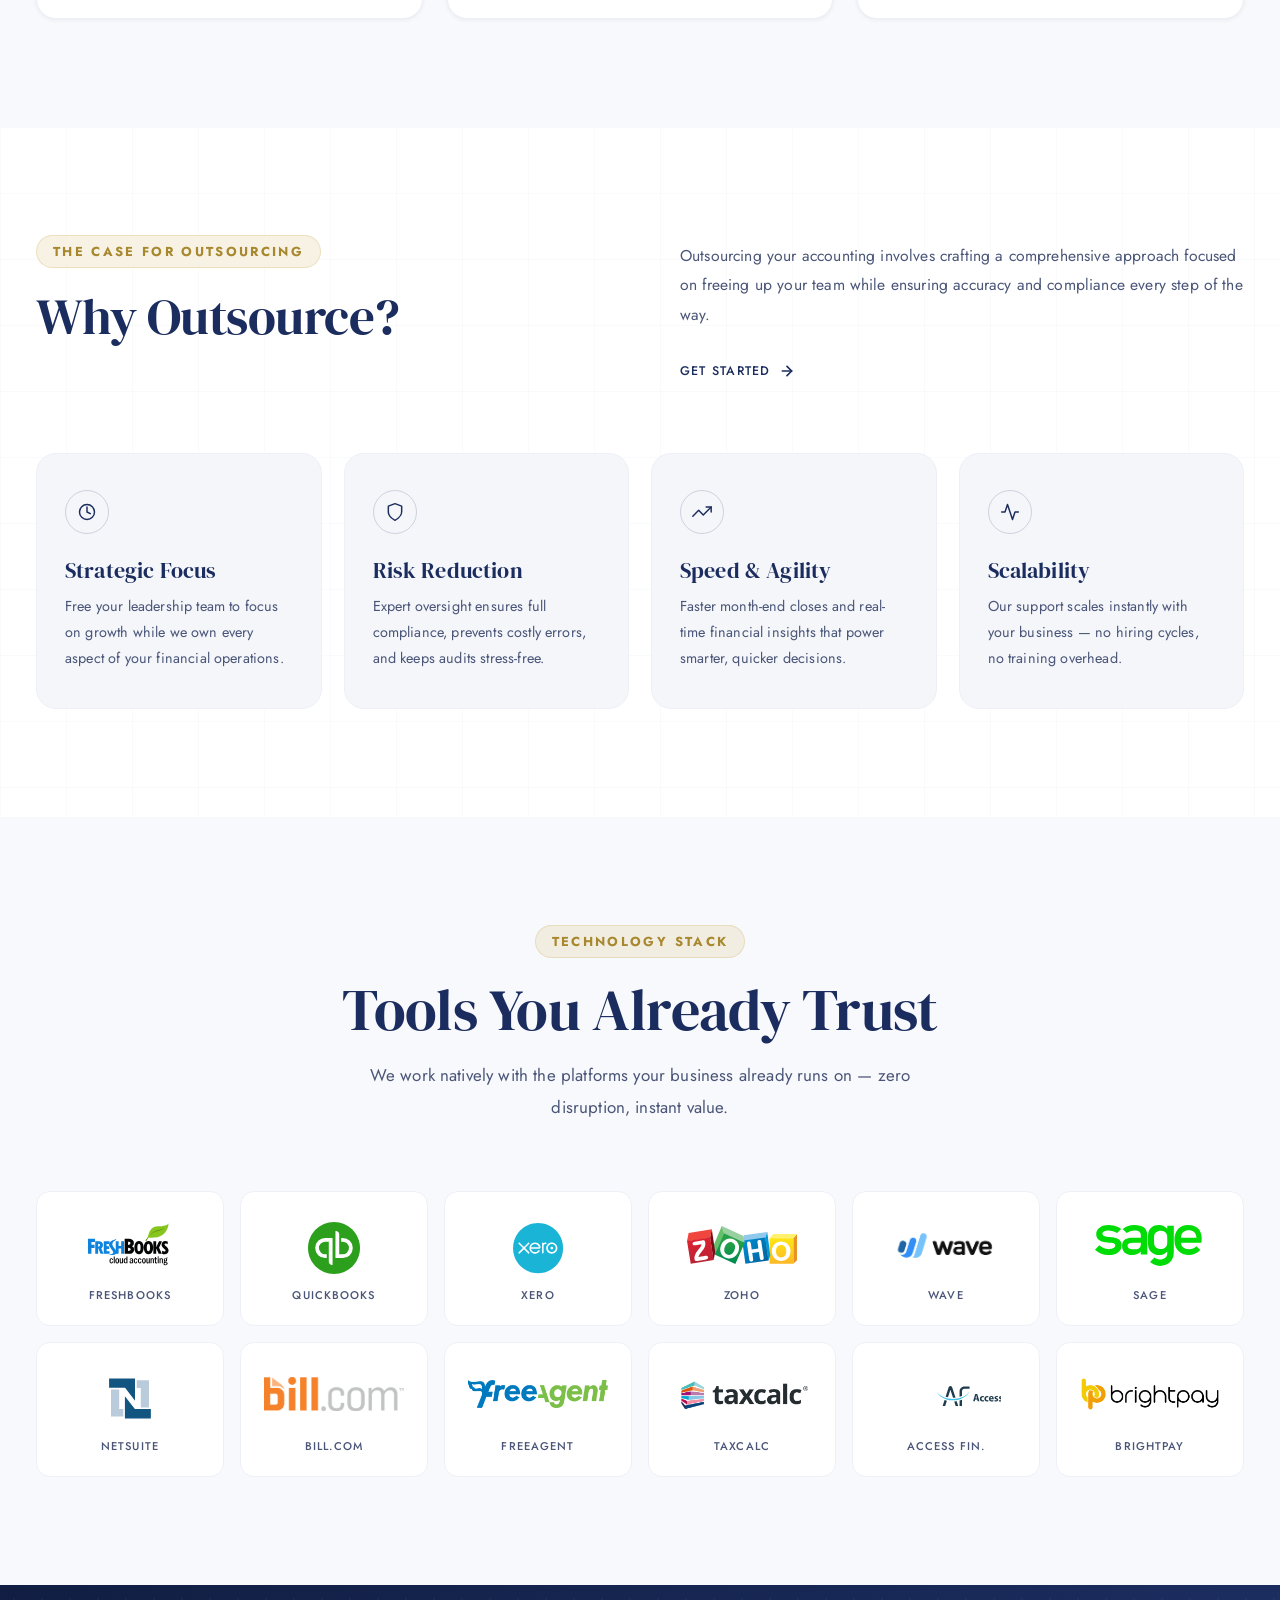
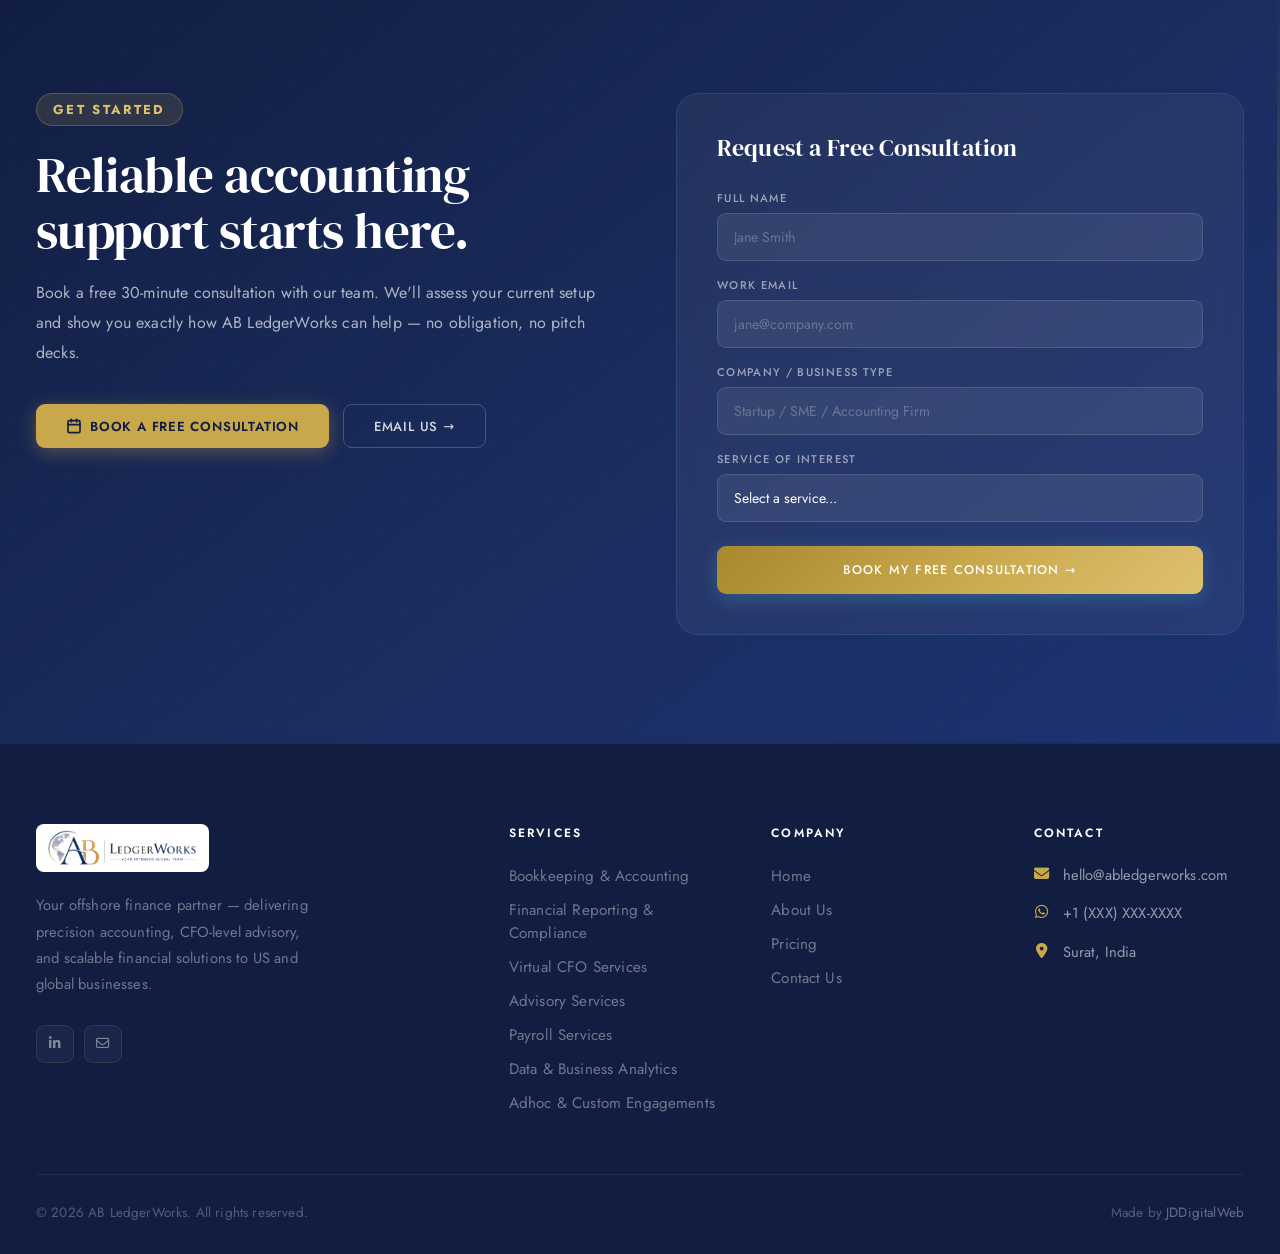
==== commit b3992c79: "Add hero section fade-in animation across all pages Move shared @keyframes heroFadeUp to global.css," ====
--- a/index.html
+++ b/index.html
@@ -1,4 +1,4 @@
-<!DOCTYPE html>
+﻿<!DOCTYPE html>
 <html lang="en">
 <head>
 <meta charset="UTF-8">
@@ -6,8 +6,8 @@
 <title>AB LedgerWorks — Your Extended Global Team</title>
 <link href="https://fonts.googleapis.com/css2?family=DM+Serif+Display:ital@0;1&family=Jost:wght@300;400;500;600&display=swap" rel="stylesheet">
 <link rel="stylesheet" href="https://cdnjs.cloudflare.com/ajax/libs/font-awesome/6.4.0/css/all.min.css">
-<link rel="stylesheet" href="/css/global.css">
-<script src="/js/layout.js" defer></script>
+<link rel="stylesheet" href="css/global.css">
+<script src="js/layout.js" defer></script>
 <style>
   /* ── HOME PAGE STYLES ── */
 
@@ -22,7 +22,7 @@
     position: relative; overflow: hidden;
     display: flex; align-items: center;
     padding: 0;
-    background-image: url('/hero.jpg');
+    background-image: url('hero.jpg');
     background-size: cover; background-position: center top;
   }
 
@@ -57,10 +57,6 @@
     box-shadow: 0 0 8px rgba(201,168,76,0.6);
   }
 
-  @keyframes heroFadeUp {
-    from { opacity: 0; transform: translateY(32px); filter: blur(4px); }
-    to   { opacity: 1; transform: translateY(0);    filter: blur(0); }
-  }
 
   .hero-label {
     animation: heroFadeUp 0.7s cubic-bezier(0.22,1,0.36,1) 0.1s both;
@@ -465,7 +461,7 @@
 
 
 <!-- ═══════════════ HERO ═══════════════ -->
-<section id="hero">
+<section id="hero" class="page-hero">
   <div class="hero-overlay"></div>
   <div class="container">
     <div class="hero-content">
--- a/css/global.css
+++ b/css/global.css
@@ -118,6 +118,19 @@
 }
 .btn-navy:hover { background: var(--navy-light); transform: translateY(-2px); box-shadow: 0 8px 28px rgba(27,44,94,0.38); }
 
+/* ─── HERO ANIMATIONS (shared across all pages) ─── */
+@keyframes heroFadeUp {
+  from { opacity: 0; transform: translateY(32px); filter: blur(4px); }
+  to   { opacity: 1; transform: translateY(0);    filter: blur(0); }
+}
+@keyframes heroSectionFade {
+  from { opacity: 0; transform: scale(1.025); }
+  to   { opacity: 1; transform: scale(1); }
+}
+.page-hero {
+  animation: heroSectionFade 1s cubic-bezier(0.22,1,0.36,1) both;
+}
+
 /* ─── SCROLL PROGRESS ─── */
 .scroll-progress {
   position: fixed; top: 0; left: 0; height: 3px;
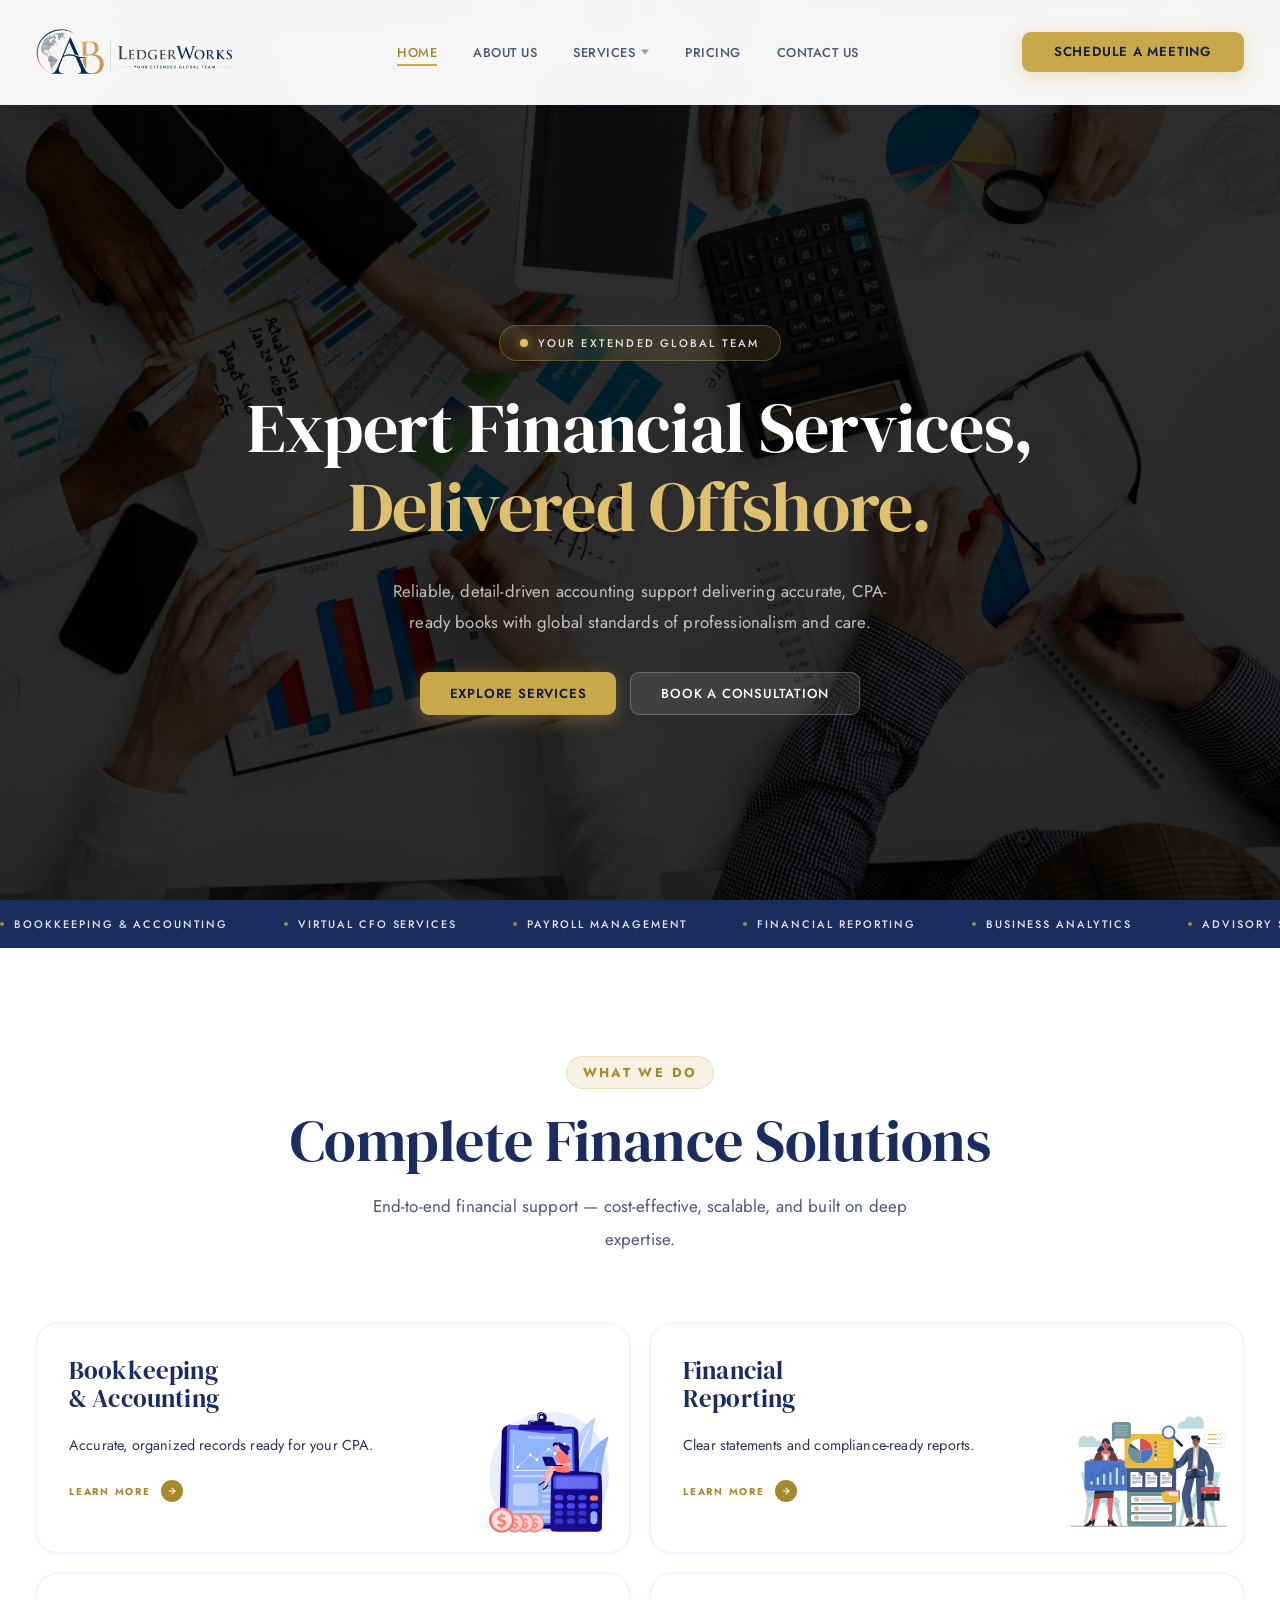
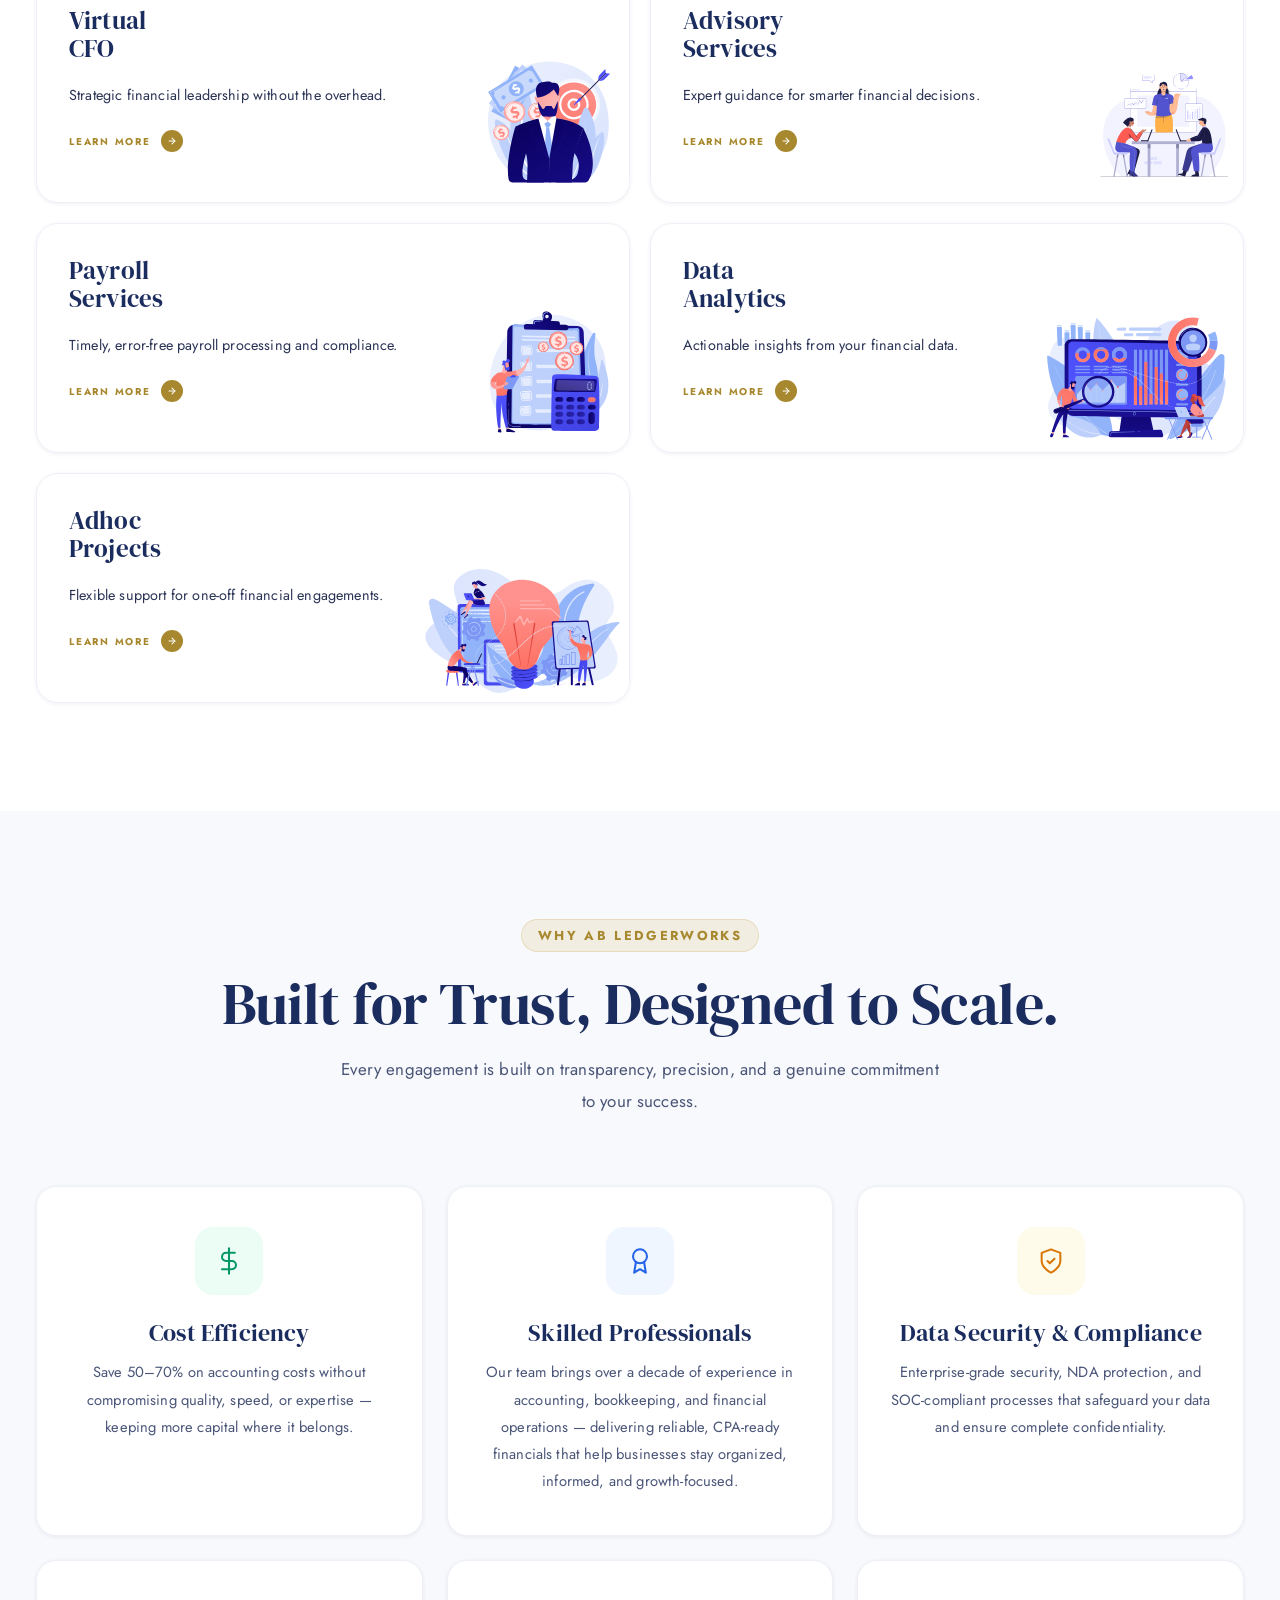
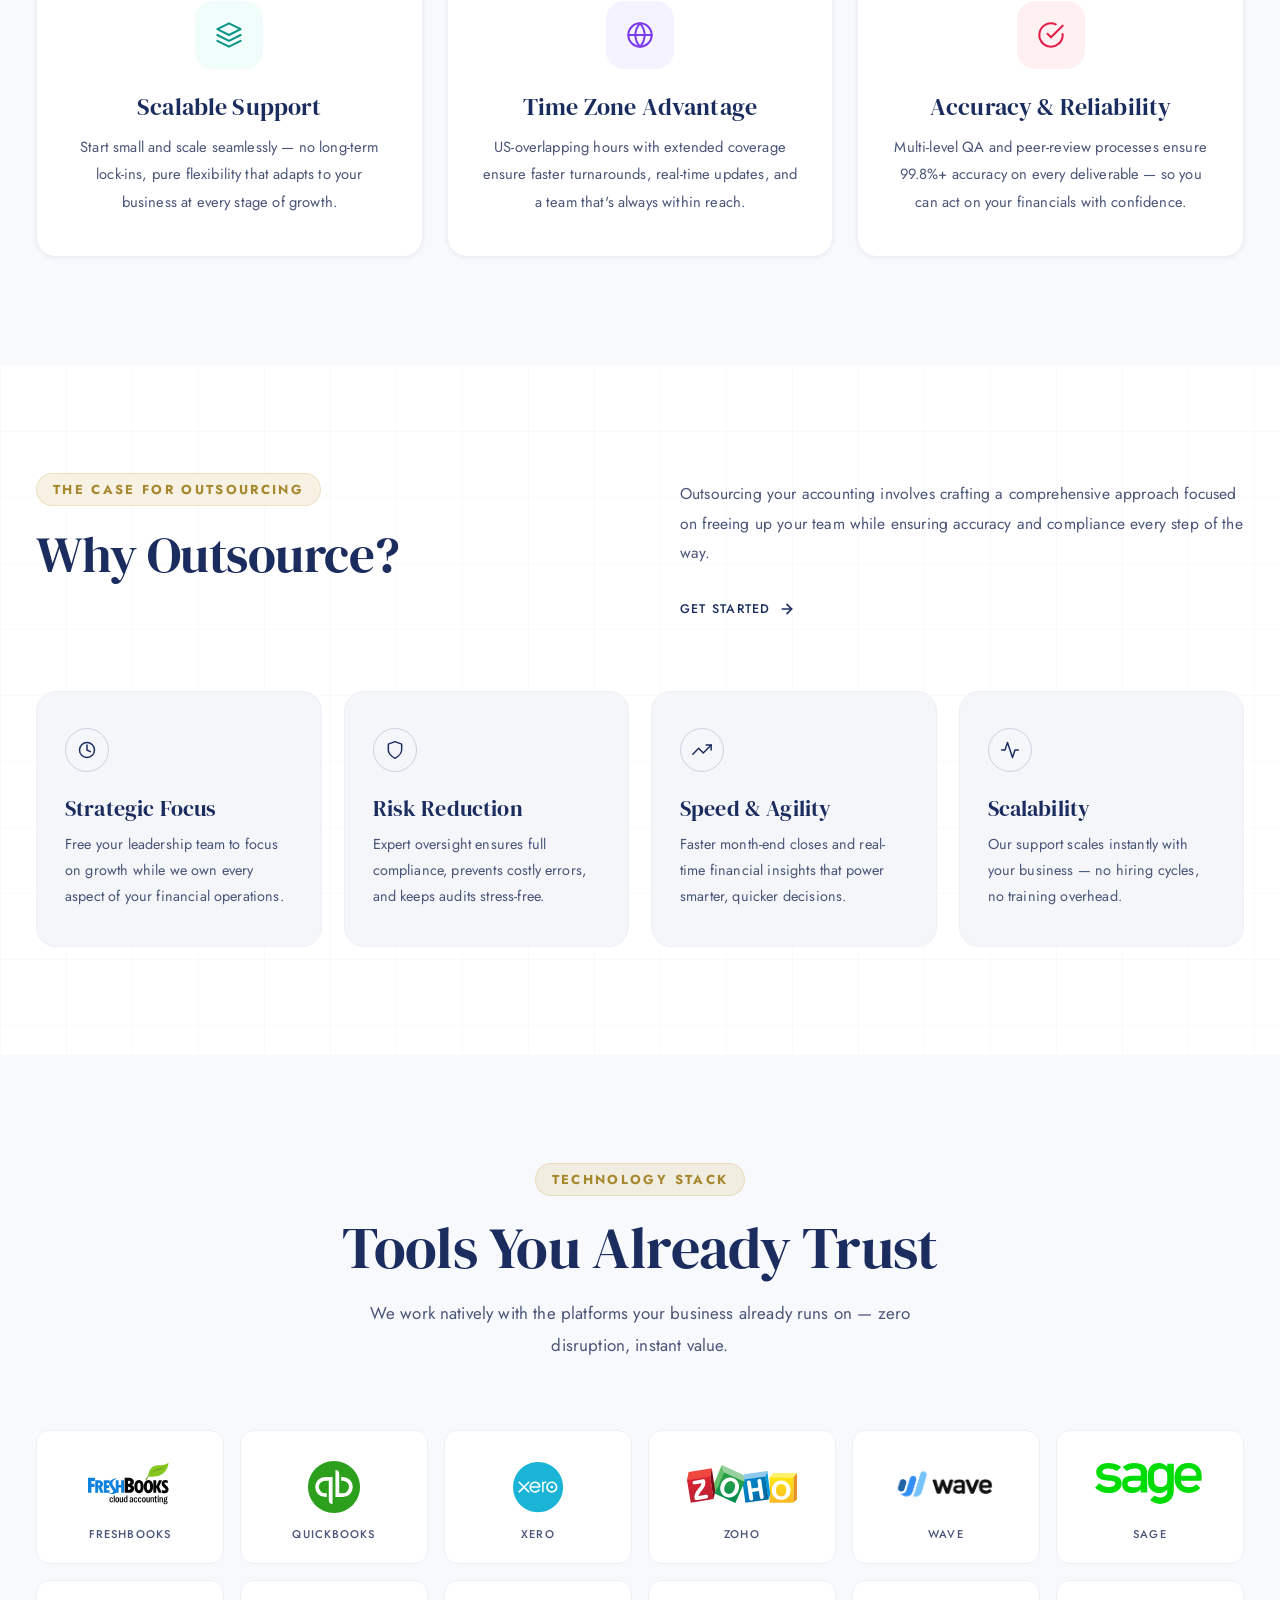
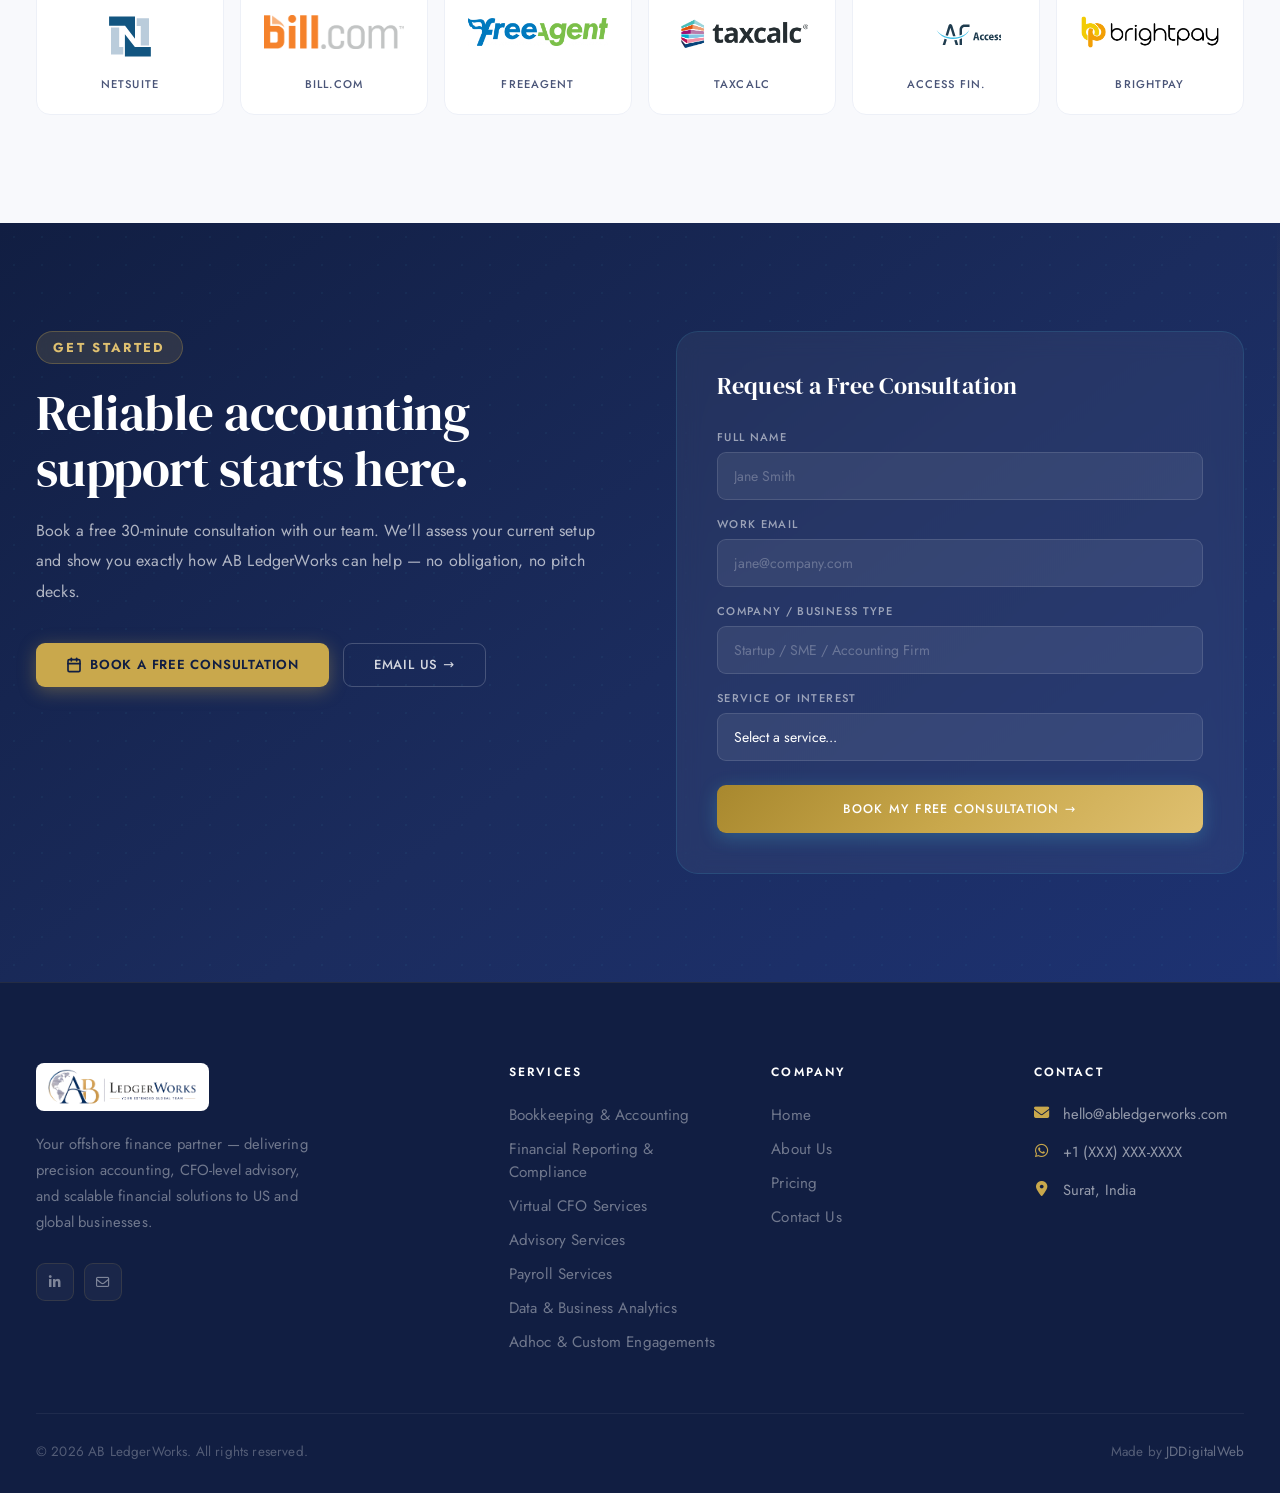
==== commit 62b51575: "Mobile optimisation: global section label/title sizes, service card title reduction Co-Authored-By: " ====
--- a/index.html
+++ b/index.html
@@ -59,14 +59,12 @@
 
 
   .hero-label {
-    animation: heroFadeUp 0.7s cubic-bezier(0.22,1,0.36,1) 0.1s both;
   }
   .hero-headline {
     font-family: var(--font-display);
     font-size: clamp(2.8rem, 5.5vw, 4.8rem);
     color: var(--white); line-height: 1.12; margin-bottom: 22px;
     letter-spacing: -0.01em; font-weight: 400;
-    animation: heroFadeUp 0.8s cubic-bezier(0.22,1,0.36,1) 0.25s both;
   }
   .hero-headline em { color: var(--accent-light); font-style: normal; }
 
@@ -91,12 +89,10 @@
     font-family: var(--font-body);
     font-size: 1.05rem; font-weight: 400; color: rgba(255,255,255,0.72);
     line-height: 1.85; max-width: 52ch; margin: 0 auto 34px; letter-spacing: 0.01em;
-    animation: heroFadeUp 0.7s cubic-bezier(0.22,1,0.36,1) 0.42s both;
   }
 
   .hero-actions {
     display: flex; gap: 14px; flex-wrap: wrap; justify-content: center;
-    animation: heroFadeUp 0.7s cubic-bezier(0.22,1,0.36,1) 0.56s both;
   }
 
   /* ═══════════════════════════════════════
@@ -420,13 +416,20 @@
   /* ═══════════════════════════════════════
      RESPONSIVE
   ═══════════════════════════════════════ */
+  @media (min-width: 1600px) {
+    #hero { max-height: 900px; }
+    .hero-content { padding-top: 80px; }
+  }
   @media (max-width: 1100px) {
     .tools-grid { grid-template-columns: repeat(4, 1fr); }
     .footer-top { grid-template-columns: 1fr 1fr; gap: 40px; }
   }
-  @media (max-width: 1024px) {
+  @media (max-width: 1280px) {
     .services-grid { grid-template-columns: repeat(2, 1fr); }
     .services-grid .service-card:nth-child(7) { grid-column: auto; }
+  }
+  @media (max-width: 1024px) {
+    .hero-content { padding-top: 100px; }
     .why-outsource-cards { grid-template-columns: repeat(2, 1fr); }
     .cta-int-inner { grid-template-columns: 1fr; gap: 40px; }
     .cta-int-visual { min-height: 180px; }
@@ -438,20 +441,31 @@
     .cta-inner { grid-template-columns: 1fr; gap: 52px; }
   }
   @media (max-width: 768px) {
+    .hero-content { padding-top: 80px; }
     .section { padding: 72px 0; }
-    .services-grid { grid-template-columns: 1fr; }
-    .why-us-grid { grid-template-columns: 1fr; }
-    .why-outsource-cards { grid-template-columns: 1fr; }
     .tools-grid { grid-template-columns: repeat(3, 1fr); }
     .footer-top { grid-template-columns: 1fr; gap: 36px; }
     .footer-brand-desc { max-width: 100%; }
     .footer-bottom { flex-direction: column; align-items: flex-start; }
     .hero-stats { gap: 24px; }
   }
+  @media (max-width: 480px) {
+    .services-grid { grid-template-columns: 1fr; }
+    .services-grid .service-card:nth-child(7) { grid-column: auto; }
+    .why-us-grid { grid-template-columns: 1fr; }
+    .why-outsource-cards { grid-template-columns: 1fr; }
+  }
   @media (max-width: 540px) {
     .tools-grid { grid-template-columns: repeat(2, 1fr); }
-    .hero-headline { font-size: clamp(2rem, 7vw, 2.6rem); }
-    .hero-actions { flex-direction: column; }
+    .hero-label { font-size: 9px; }
+    .hero-headline { font-size: clamp(2.4rem, 8vw, 3rem); }
+    .hero-sub { font-size: 0.88rem; }
+    .hero-actions { flex-direction: row; flex-wrap: wrap; justify-content: center; gap: 10px; }
+    .hero-actions .btn { padding: 11px 18px; font-size: 0.75rem; }
+    .marquee-item { font-size: 0.56rem; }
+    .section-subtitle { font-size: 0.9rem; }
+    .service-title-main,
+    .service-title-sub { font-size: 1.35rem; }
     .cta-actions { flex-direction: column; }
     .cta-int-inner { padding: 40px 28px; }
   }
@@ -465,8 +479,8 @@
   <div class="hero-overlay"></div>
   <div class="container">
     <div class="hero-content">
-      <div class="hero-label">Your Extended Global Team</div>
-      <h1 class="hero-headline">
+      <div class="hero-label hero-anim-label">Your Extended Global Team</div>
+      <h1 class="hero-headline hero-anim-title">
         Expert Financial Services,
         <span class="hero-rotator-wrap">
           <span class="hero-rotator-item active">Delivered Offshore.</span>
@@ -475,8 +489,8 @@
           <span class="hero-rotator-item">On Time, Every Time.</span>
         </span>
       </h1>
-      <p class="hero-sub">Reliable, detail-driven accounting support delivering accurate, CPA-ready books with global standards of professionalism and care.</p>
-      <div class="hero-actions">
+      <p class="hero-sub hero-anim-sub">Reliable, detail-driven accounting support delivering accurate, CPA-ready books with global standards of professionalism and care.</p>
+      <div class="hero-actions hero-anim-actions">
         <a href="#services" class="btn btn-primary">Explore Services</a>
         <a href="#cta" class="btn btn-glass">Book a Consultation</a>
       </div>
--- a/css/global.css
+++ b/css/global.css
@@ -130,6 +130,11 @@
 .page-hero {
   animation: heroSectionFade 1s cubic-bezier(0.22,1,0.36,1) both;
 }
+/* Utility classes — add to hero label/title/sub/actions elements */
+.hero-anim-label   { animation: heroFadeUp 0.7s cubic-bezier(0.22,1,0.36,1) 0.10s both; }
+.hero-anim-title   { animation: heroFadeUp 0.8s cubic-bezier(0.22,1,0.36,1) 0.25s both; }
+.hero-anim-sub     { animation: heroFadeUp 0.7s cubic-bezier(0.22,1,0.36,1) 0.42s both; }
+.hero-anim-actions { animation: heroFadeUp 0.7s cubic-bezier(0.22,1,0.36,1) 0.56s both; }
 
 /* ─── SCROLL PROGRESS ─── */
 .scroll-progress {
@@ -296,3 +301,7 @@
   .footer-brand-desc { max-width: 100%; }
   .footer-bottom { flex-direction: column; align-items: flex-start; }
 }
+@media (max-width: 540px) {
+  .section-label { font-size: 10px; }
+  .section-title { font-size: clamp(2.15rem, 6vw, 2.55rem); }
+}
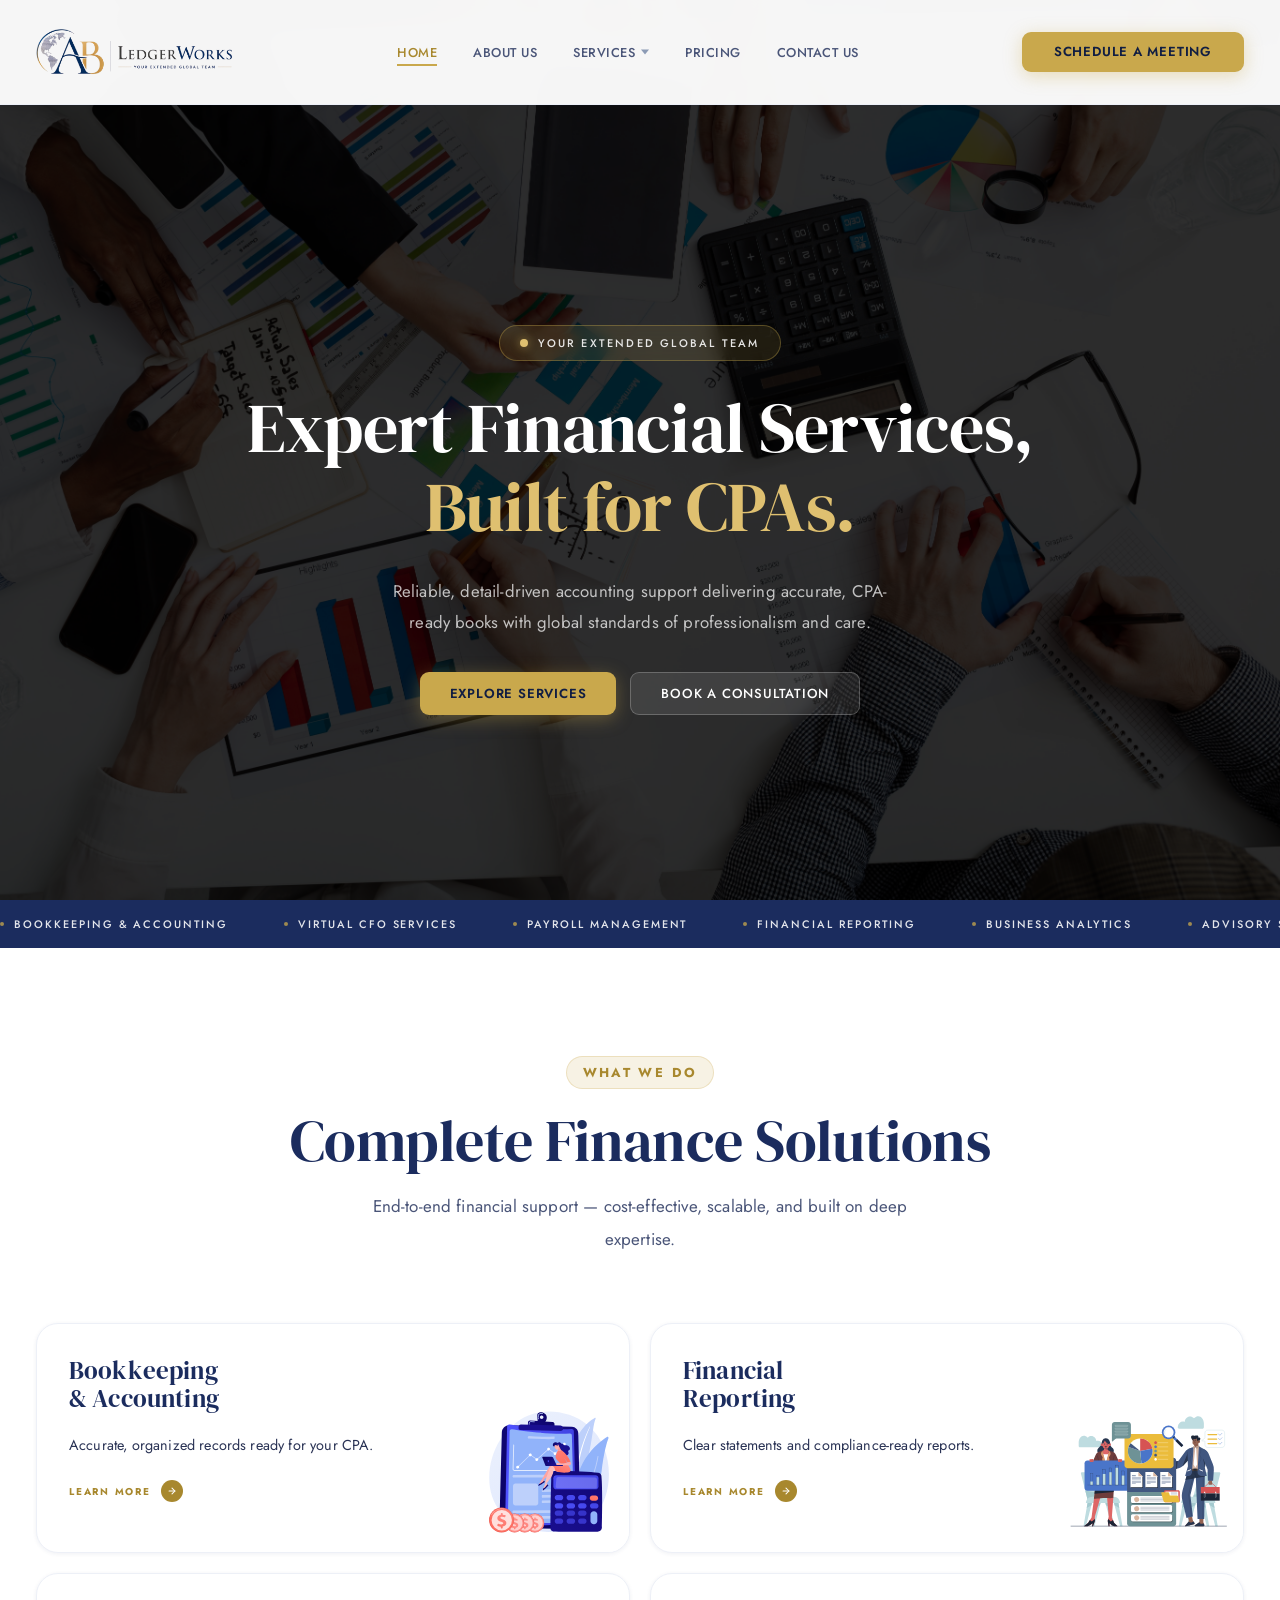
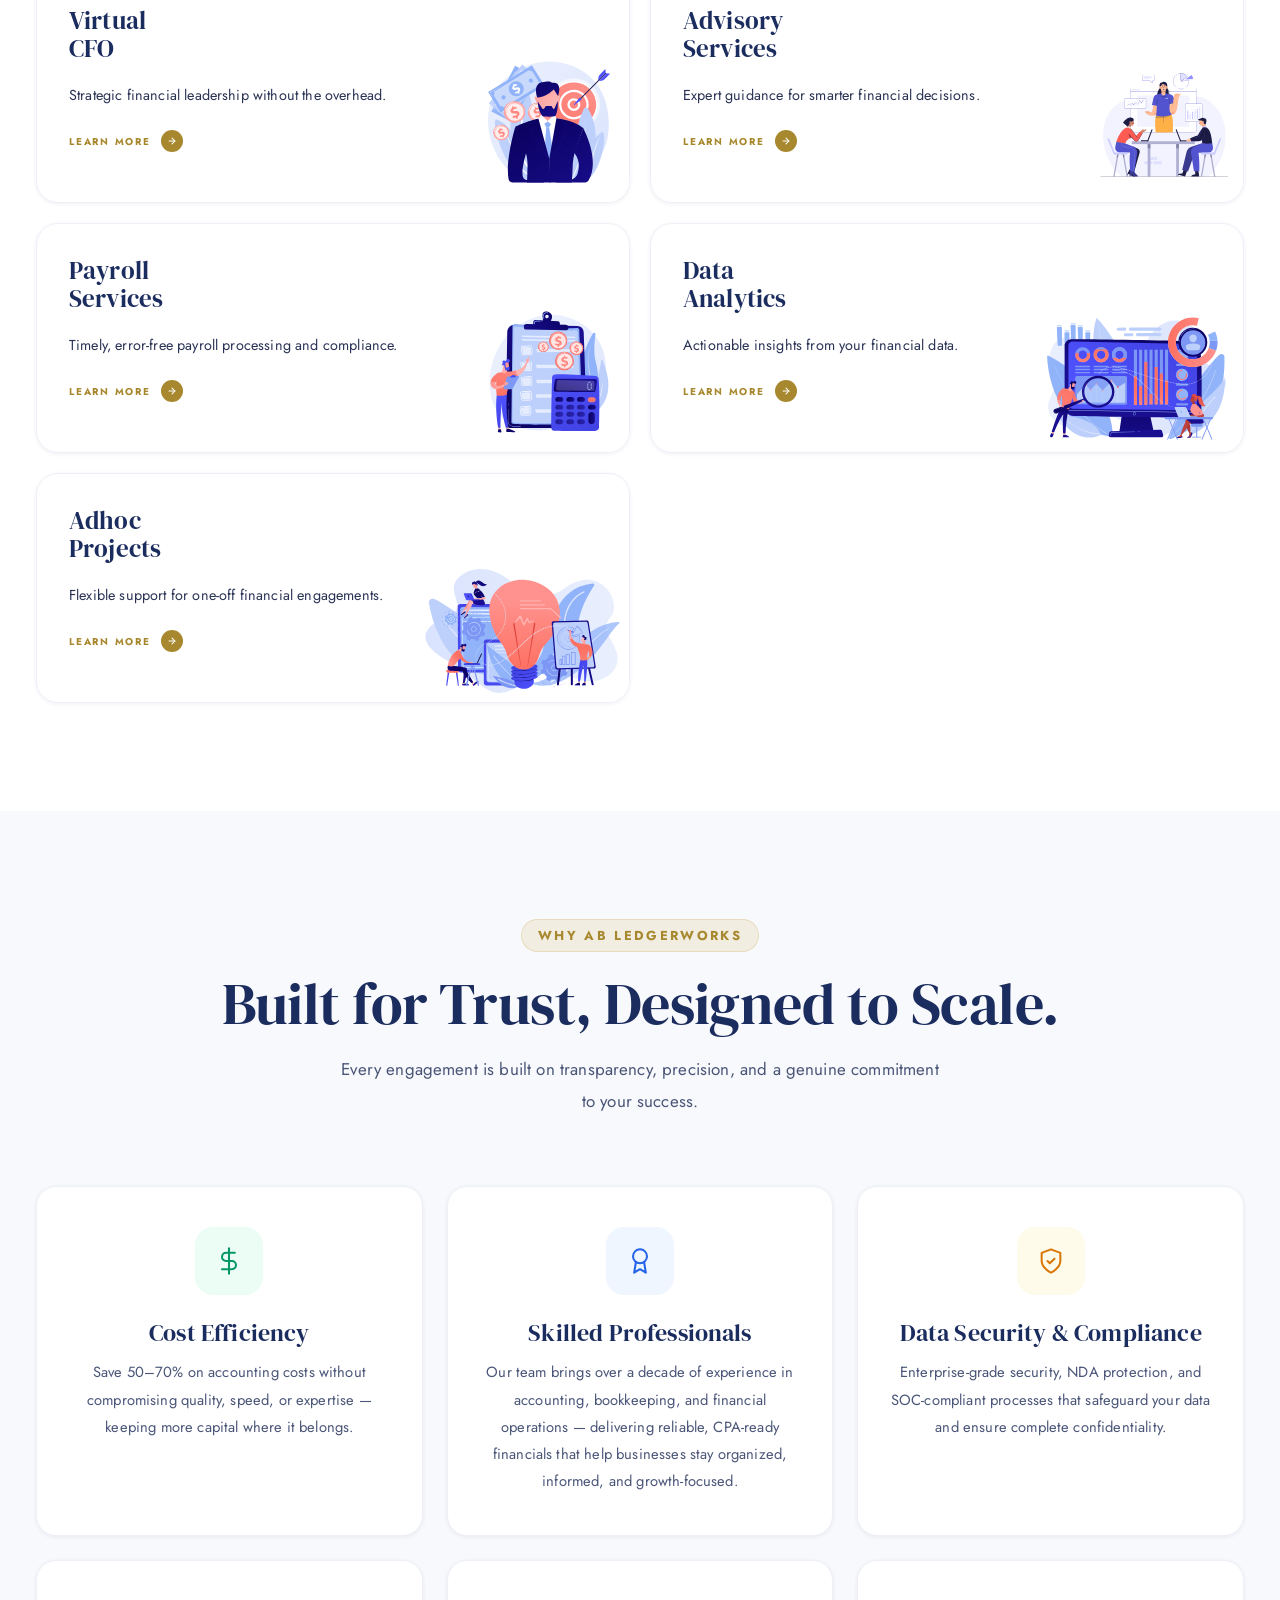
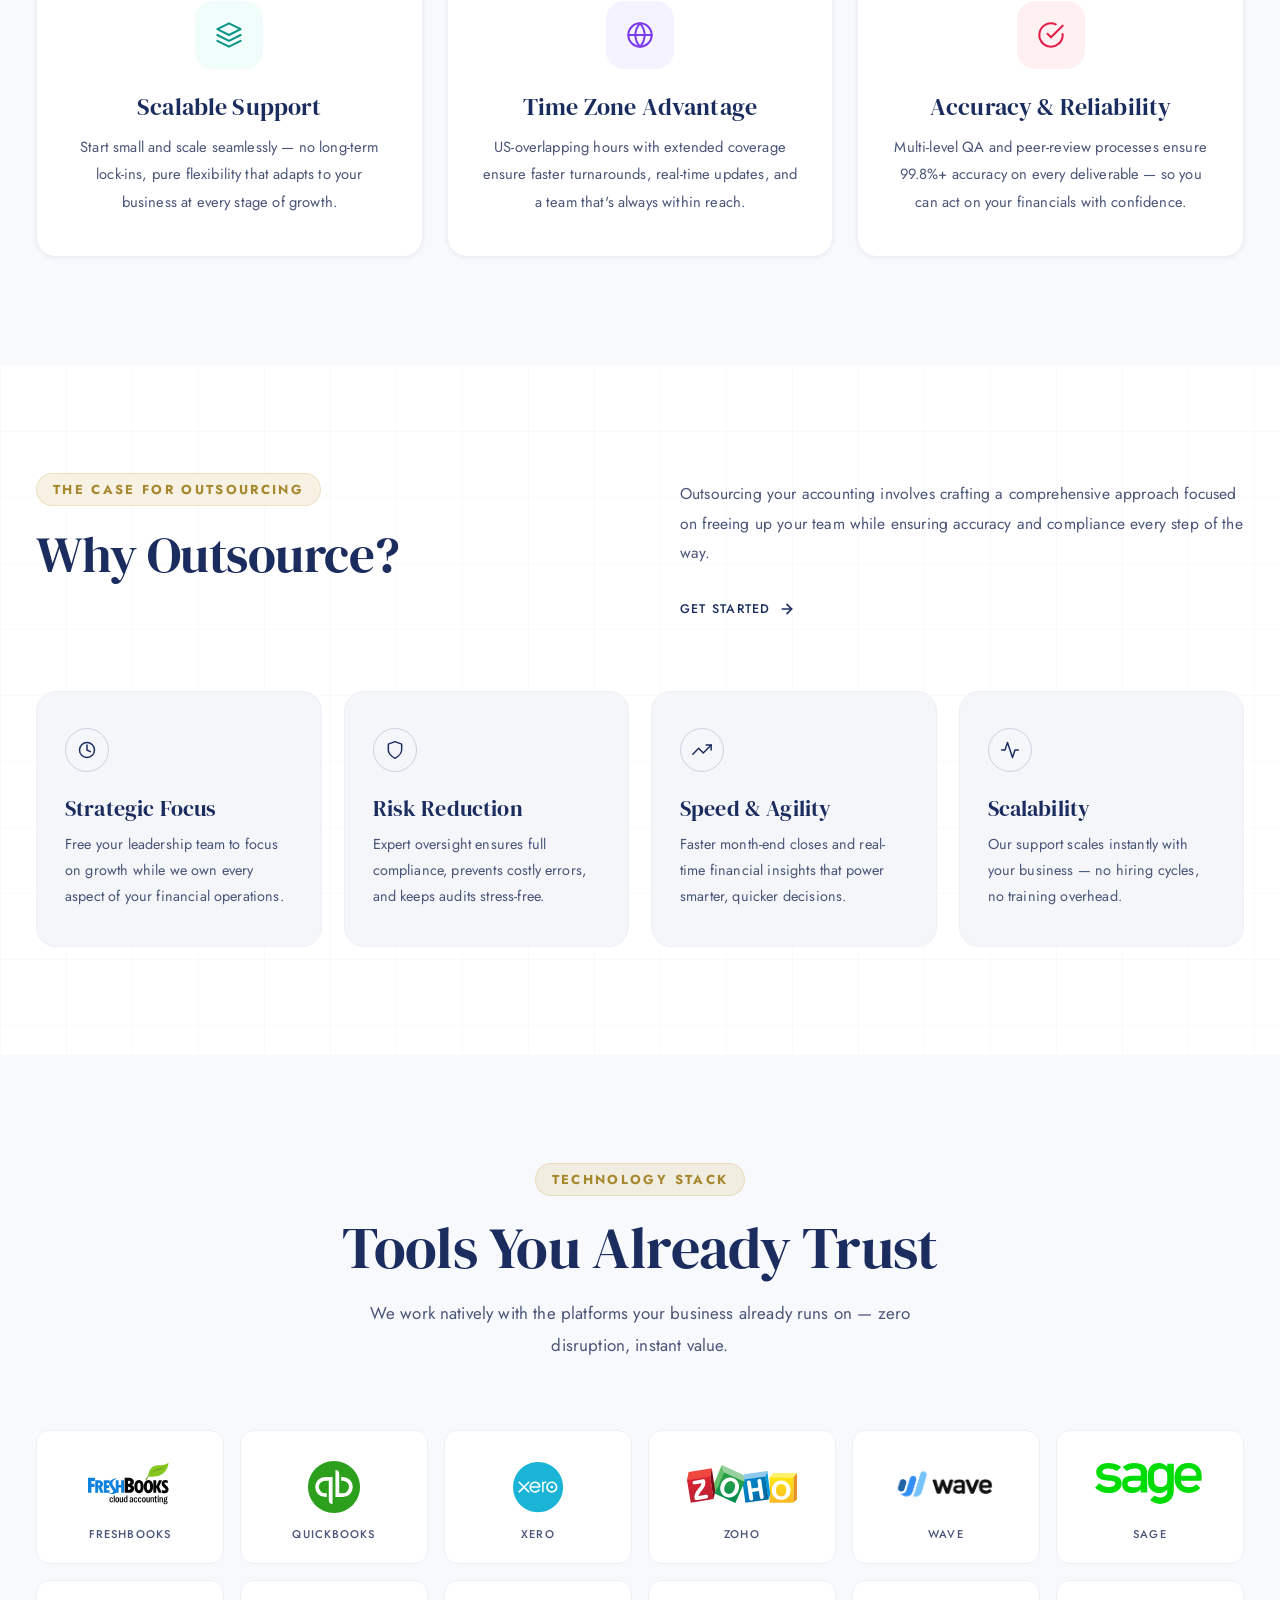
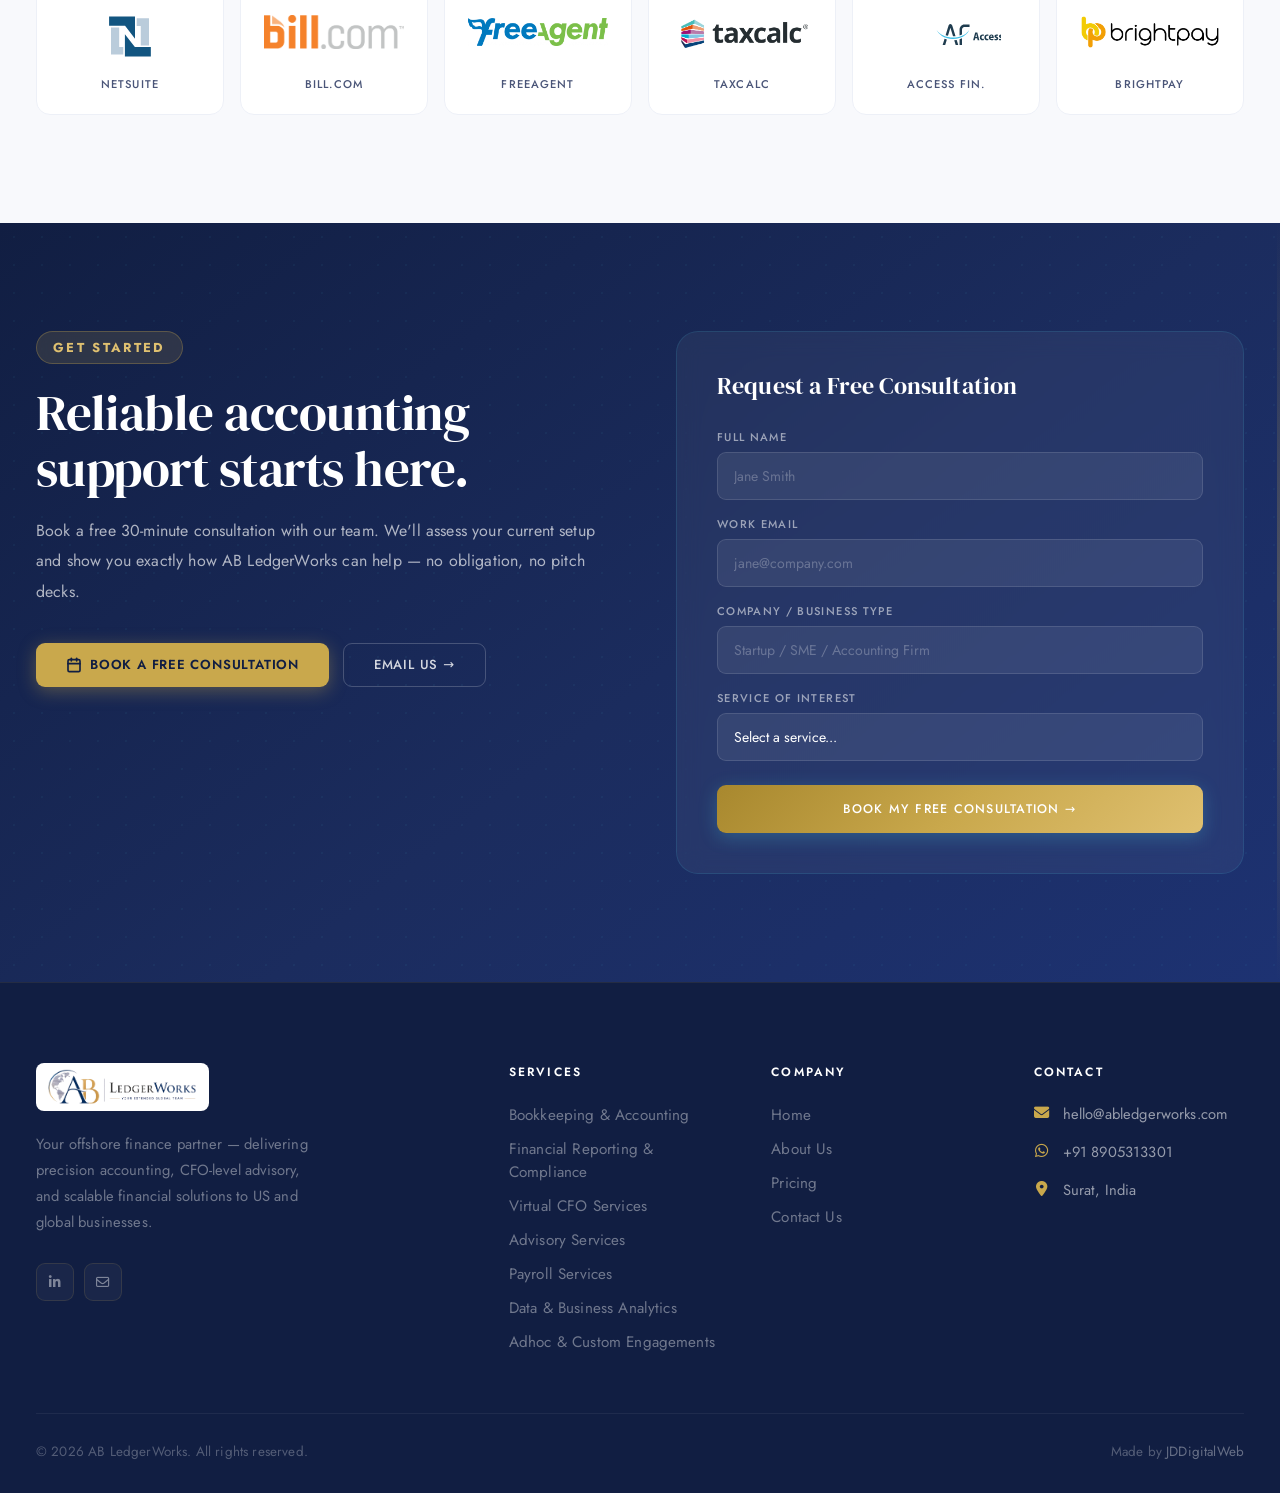
==== commit 11624e2f: "Mobile/tablet optimisations, nav fixes, phone number update Co-Authored-By: Claude Sonnet 4.6 <norep" ====
--- a/index.html
+++ b/index.html
@@ -441,6 +441,7 @@
     .cta-inner { grid-template-columns: 1fr; gap: 52px; }
   }
   @media (max-width: 768px) {
+    #hero { height: 85vh; }
     .hero-content { padding-top: 80px; }
     .section { padding: 72px 0; }
     .tools-grid { grid-template-columns: repeat(3, 1fr); }
@@ -456,6 +457,7 @@
     .why-outsource-cards { grid-template-columns: 1fr; }
   }
   @media (max-width: 540px) {
+    #hero { height: 85vh; }
     .tools-grid { grid-template-columns: repeat(2, 1fr); }
     .hero-label { font-size: 9px; }
     .hero-headline { font-size: clamp(2.4rem, 8vw, 3rem); }
@@ -466,6 +468,7 @@
     .section-subtitle { font-size: 0.9rem; }
     .service-title-main,
     .service-title-sub { font-size: 1.35rem; }
+    .why-card-title { font-size: 1.35rem; }
     .cta-actions { flex-direction: column; }
     .cta-int-inner { padding: 40px 28px; }
   }
--- a/css/global.css
+++ b/css/global.css
@@ -227,19 +227,32 @@
 .hamburger.active span:nth-child(3) { transform: translateY(-7px) rotate(-45deg); }
 
 .mobile-menu {
-  display: none; position: fixed; top: 62px; left: 0; right: 0;
+  display: none; position: fixed; top: 0; left: 0; right: 0;
   background: var(--navy-deep); flex-direction: column;
-  z-index: 99; max-height: calc(100vh - 62px); overflow-y: auto; padding: 20px 0;
+  z-index: 99; max-height: 100vh; overflow-y: auto; padding: 20px 0;
 }
 .mobile-menu.active { display: flex; }
-.mobile-menu > a, .mobile-menu .mobile-dropdown-toggle {
-  padding: 14px 24px; color: rgba(255,255,255,0.8); text-decoration: none;
+.mobile-menu > a, .mobile-menu .mobile-dropdown-row {
+  color: rgba(255,255,255,0.8); text-decoration: none;
   font-size: 0.9rem; font-weight: 500;
   border-bottom: 1px solid rgba(27,44,94,0.25);
-  transition: all 0.2s; display: flex; align-items: center; justify-content: space-between;
-  background: none; border: none; cursor: pointer; width: 100%;
-}
-.mobile-menu > a:hover, .mobile-menu .mobile-dropdown-toggle:hover { background: rgba(43,68,148,0.30); color: var(--white); }
+  transition: all 0.2s; display: flex; align-items: center;
+}
+.mobile-menu > a { padding: 14px 24px; justify-content: space-between; }
+.mobile-menu > a:hover { background: rgba(43,68,148,0.30); color: var(--white); }
+.mobile-dropdown-row:hover { background: rgba(43,68,148,0.30); }
+.mobile-dropdown-link {
+  flex: 1; padding: 14px 24px;
+  color: rgba(255,255,255,0.8); text-decoration: none;
+  font-size: 0.9rem; font-weight: 500;
+  transition: color 0.2s;
+}
+.mobile-dropdown-row:hover .mobile-dropdown-link { color: var(--white); }
+.mobile-dropdown-toggle {
+  padding: 14px 20px; background: none; border: none; cursor: pointer;
+  display: flex; align-items: center; justify-content: center;
+  transition: background 0.2s;
+}
 .mobile-dropdown-menu { display: none; flex-direction: column; background: rgba(0,0,0,0.2); }
 .mobile-dropdown-menu.active { display: flex; }
 .mobile-dropdown-menu a {
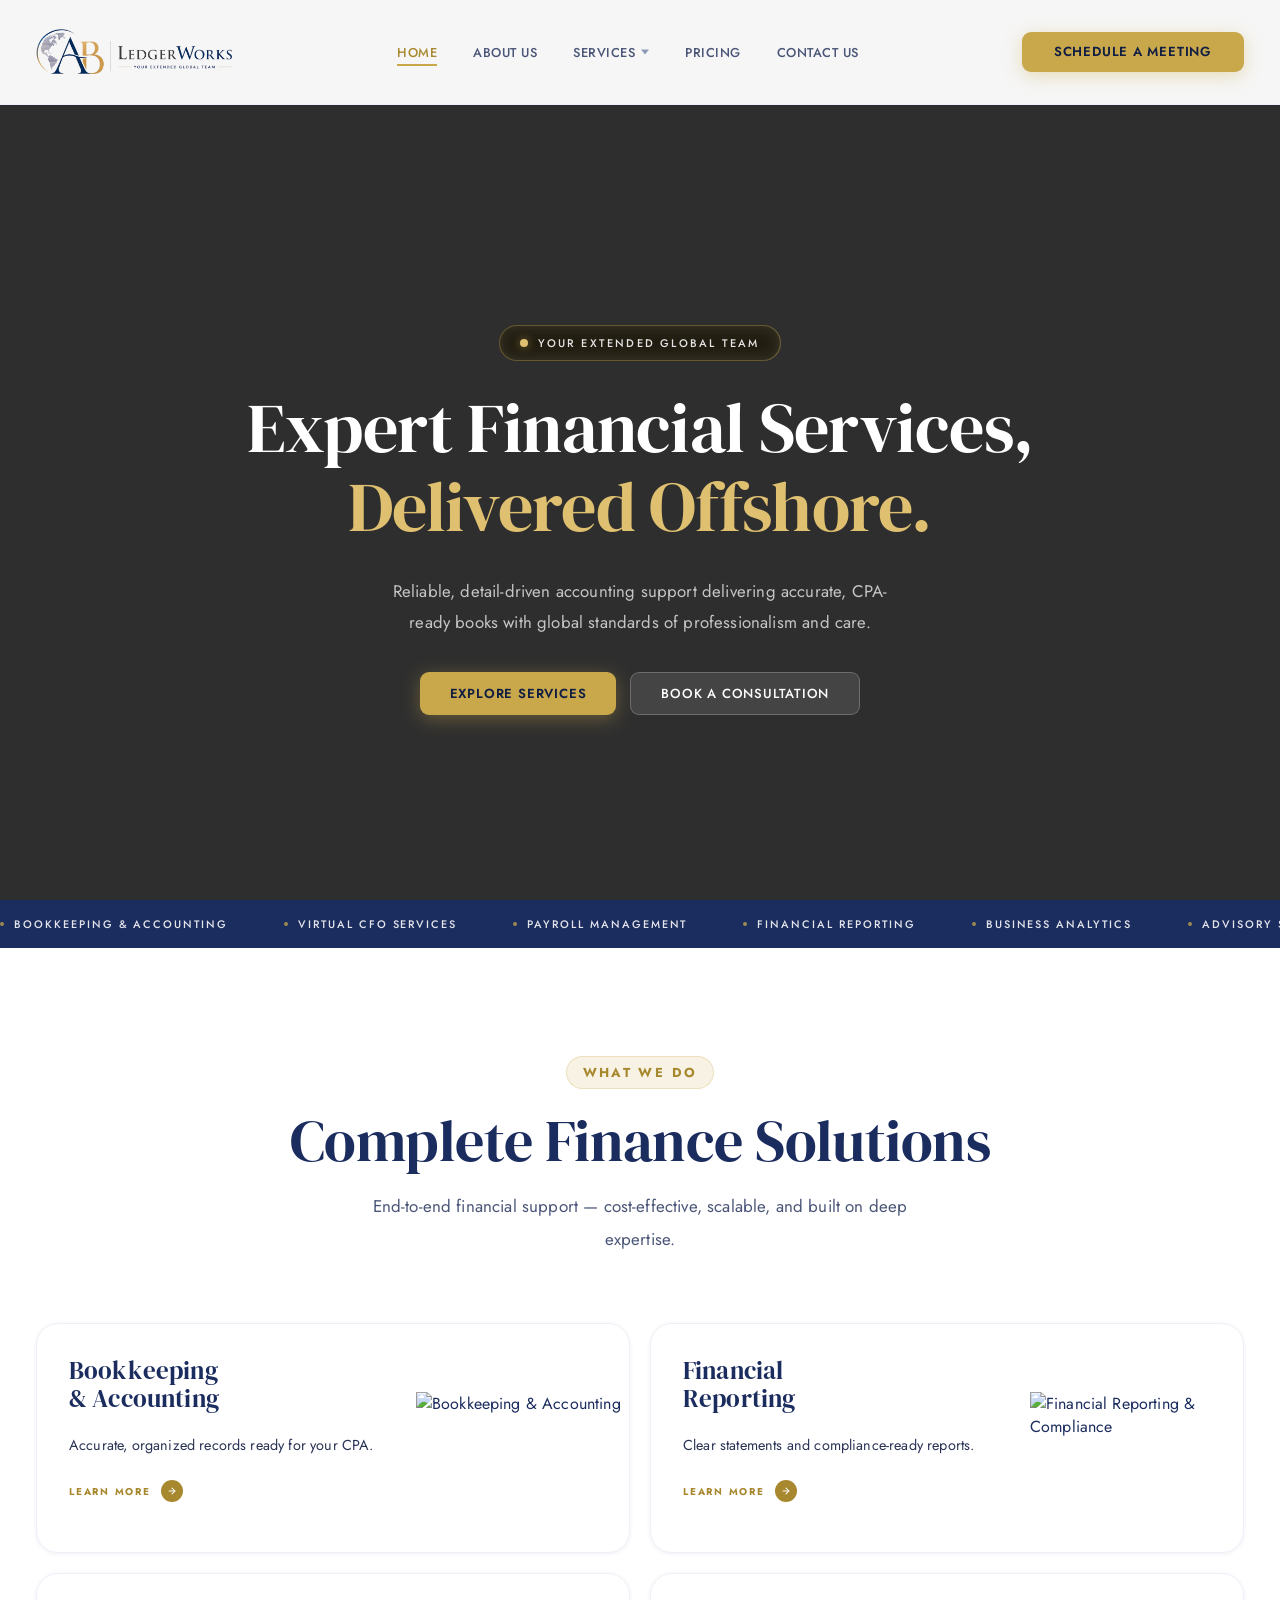
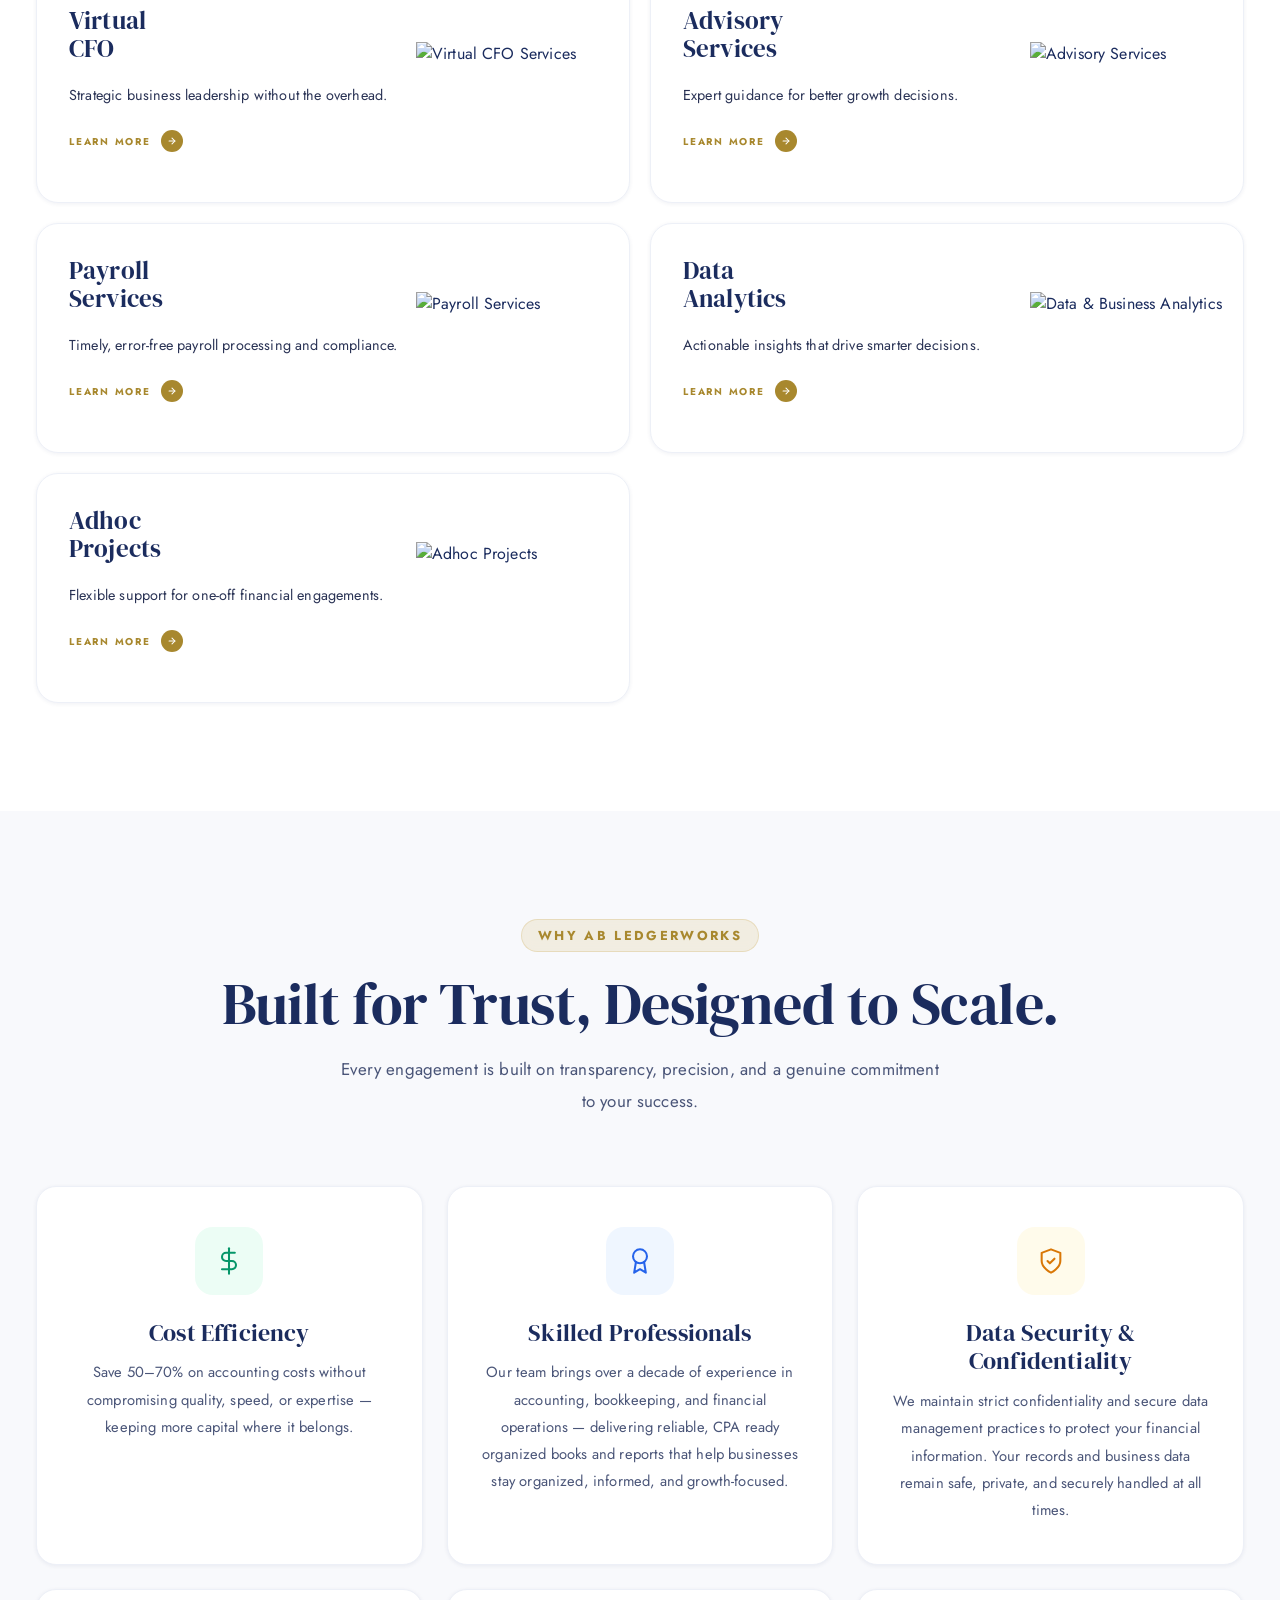
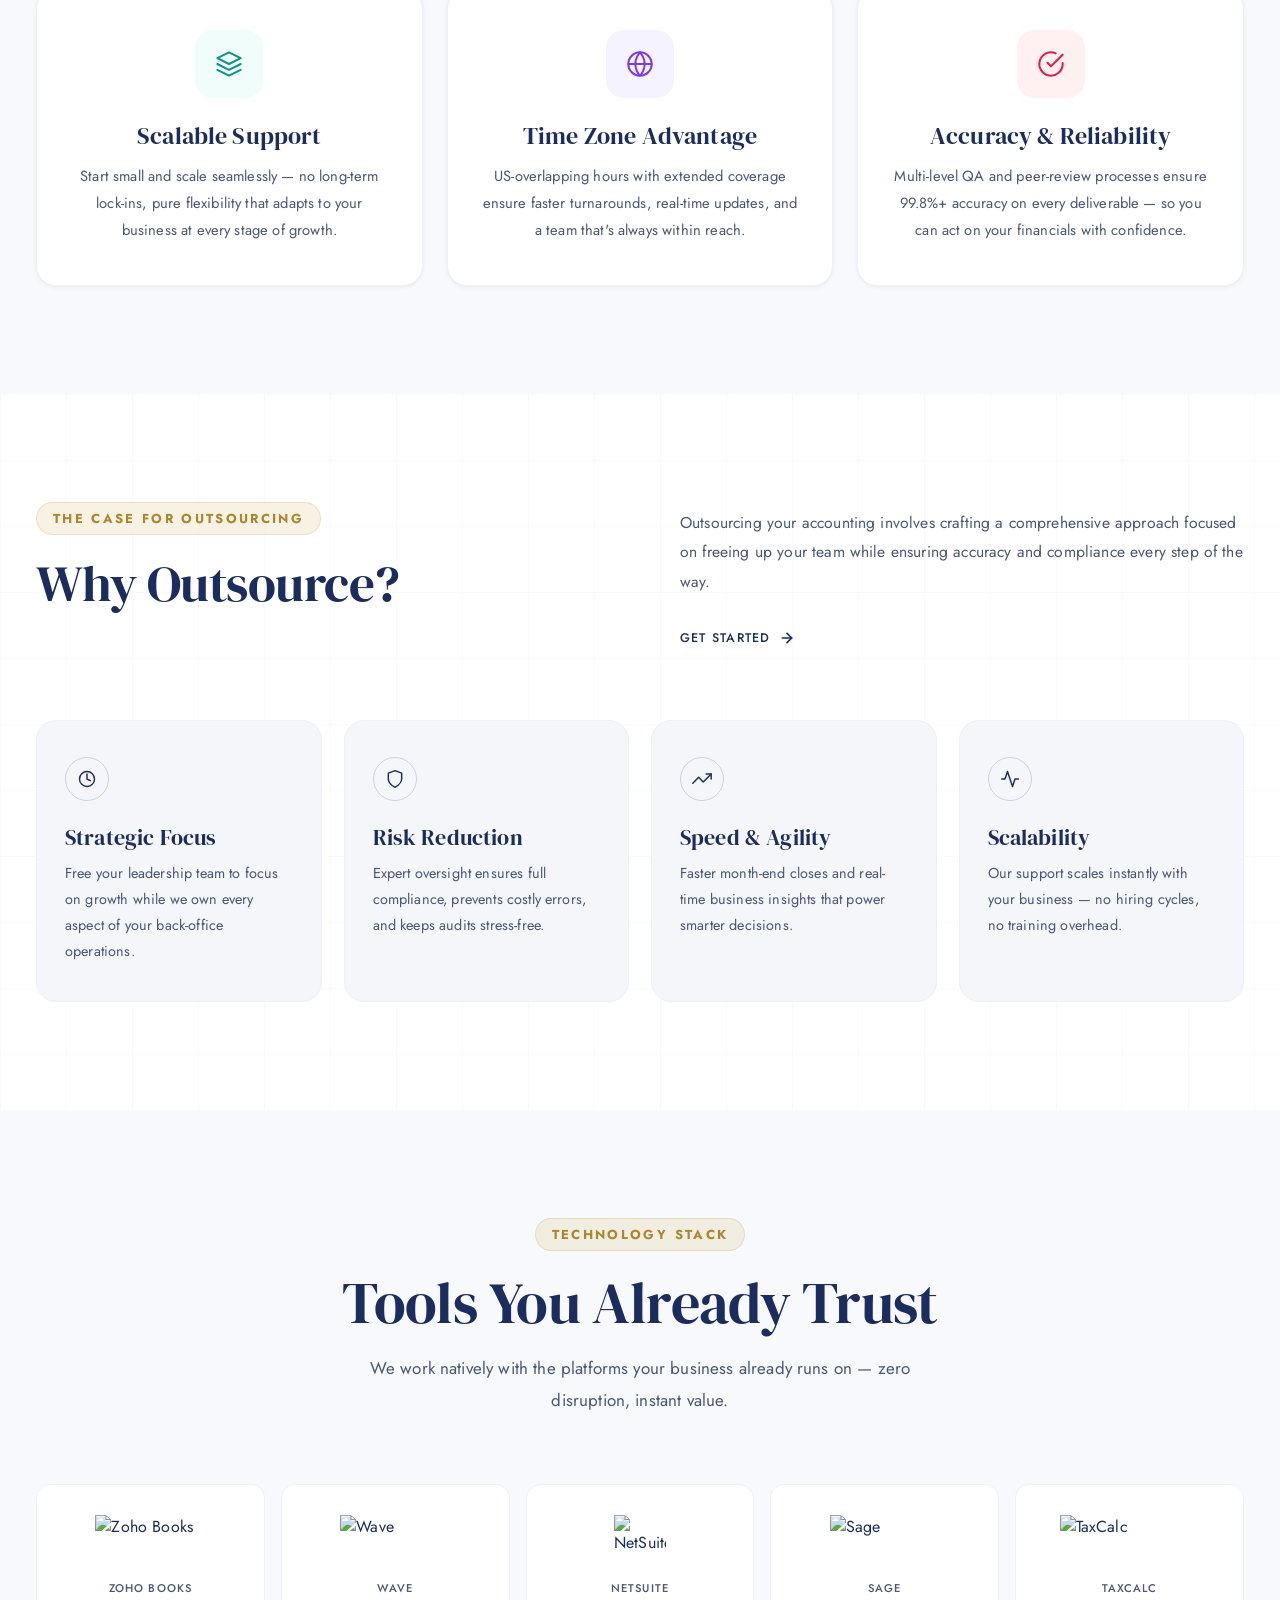
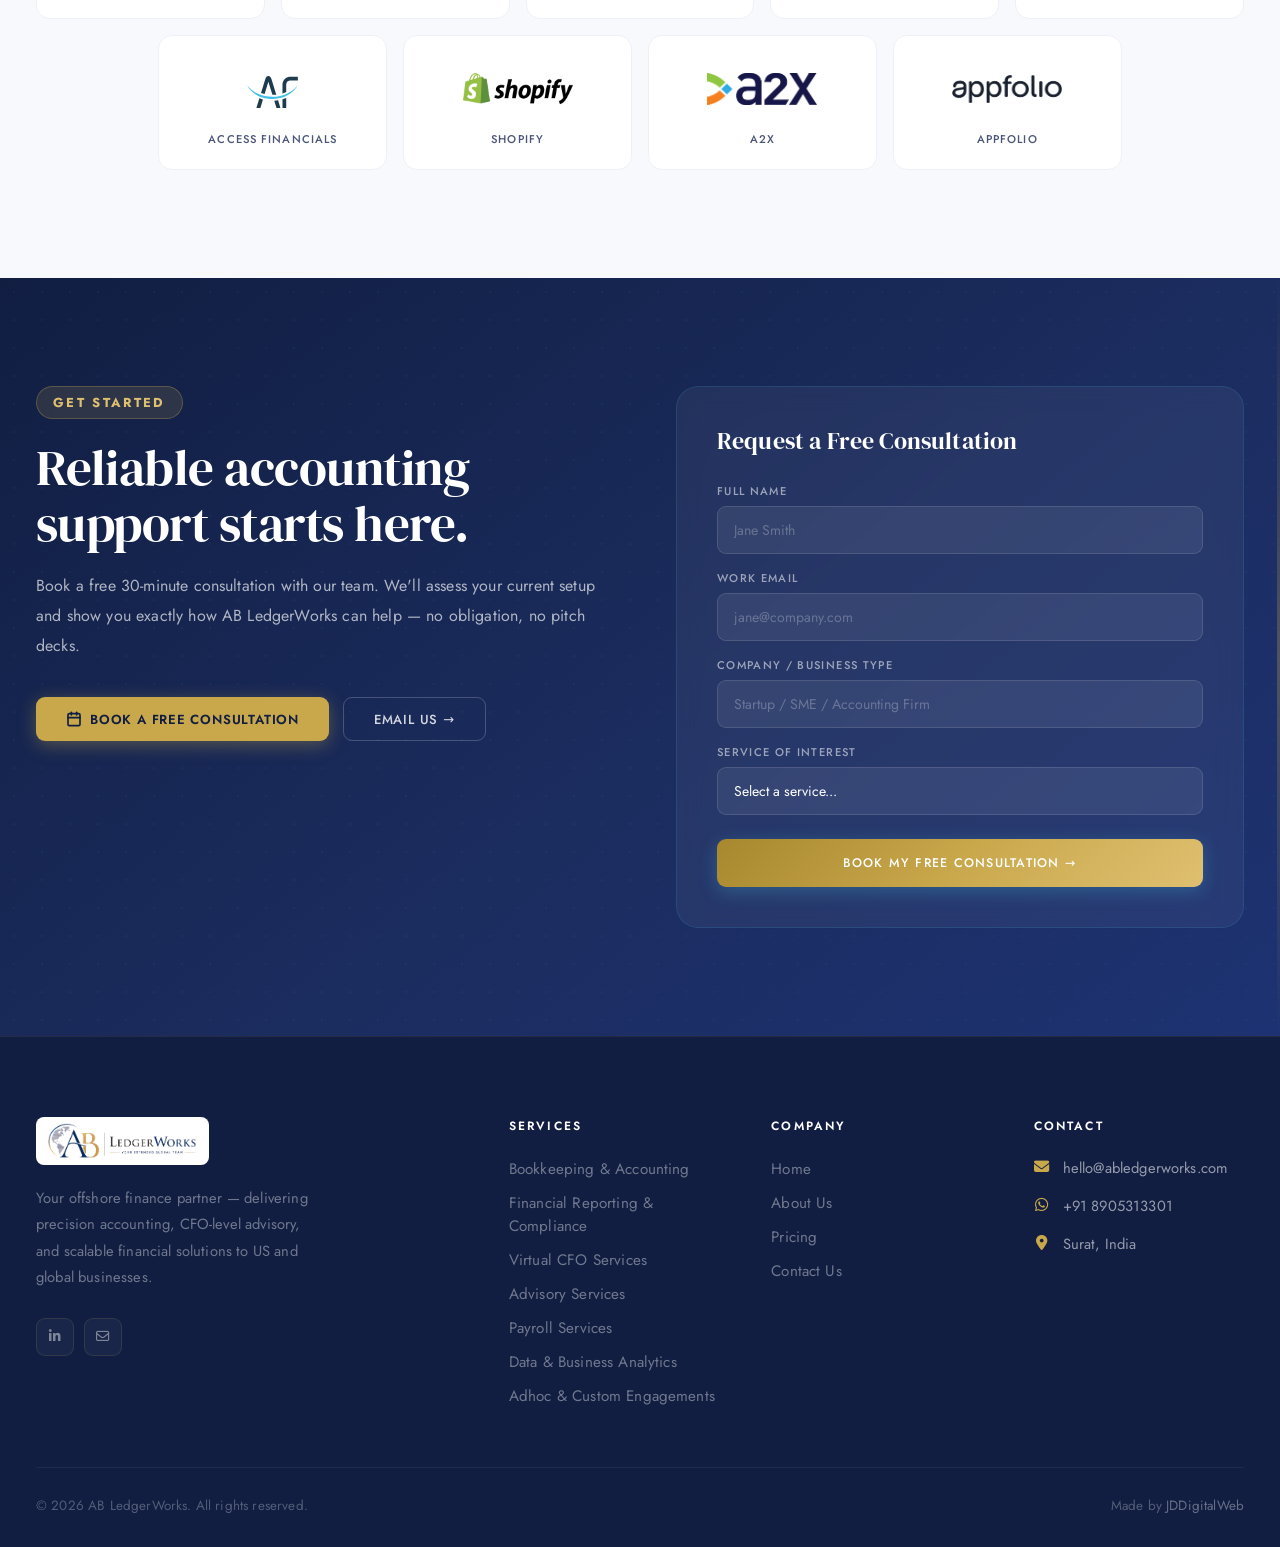
==== commit c7d236da: "Update content, team section, and tools grid - Rename Data Security card, update Why AB and services" ====
--- a/index.html
+++ b/index.html
@@ -7,6 +7,7 @@
 <link href="https://fonts.googleapis.com/css2?family=DM+Serif+Display:ital@0;1&family=Jost:wght@300;400;500;600&display=swap" rel="stylesheet">
 <link rel="stylesheet" href="https://cdnjs.cloudflare.com/ajax/libs/font-awesome/6.4.0/css/all.min.css">
 <link rel="stylesheet" href="css/global.css">
+<link rel="preload" as="image" href="images/hero.webp" type="image/webp">
 <script src="js/layout.js" defer></script>
 <style>
   /* ── HOME PAGE STYLES ── */
@@ -22,7 +23,7 @@
     position: relative; overflow: hidden;
     display: flex; align-items: center;
     padding: 0;
-    background-image: url('hero.jpg');
+    background-image: url('images/hero.webp');
     background-size: cover; background-position: center top;
   }
 
@@ -311,7 +312,8 @@
   .tools-intro { text-align: center; max-width: 900px; margin: 0 auto 68px; }
   .tools-intro .section-subtitle { margin: 0 auto; }
 
-  .tools-grid { display: grid; grid-template-columns: repeat(6, 1fr); gap: 16px; }
+  .tools-grid { display: flex; flex-wrap: wrap; justify-content: center; gap: 16px; }
+  .tool-item { flex: 0 0 calc((100% - 64px) / 5); }
 
   .tool-item {
     background: var(--white); border: 1px solid var(--grey-100); border-radius: var(--radius);
@@ -421,7 +423,7 @@
     .hero-content { padding-top: 80px; }
   }
   @media (max-width: 1100px) {
-    .tools-grid { grid-template-columns: repeat(4, 1fr); }
+    .tool-item { flex: 0 0 calc((100% - 48px) / 4); }
     .footer-top { grid-template-columns: 1fr 1fr; gap: 40px; }
   }
   @media (max-width: 1280px) {
@@ -444,7 +446,7 @@
     #hero { height: 85vh; }
     .hero-content { padding-top: 80px; }
     .section { padding: 72px 0; }
-    .tools-grid { grid-template-columns: repeat(3, 1fr); }
+    .tool-item { flex: 0 0 calc((100% - 32px) / 3); }
     .footer-top { grid-template-columns: 1fr; gap: 36px; }
     .footer-brand-desc { max-width: 100%; }
     .footer-bottom { flex-direction: column; align-items: flex-start; }
@@ -458,7 +460,7 @@
   }
   @media (max-width: 540px) {
     #hero { height: 85vh; }
-    .tools-grid { grid-template-columns: repeat(2, 1fr); }
+    .tool-item { flex: 0 0 calc((100% - 16px) / 2); }
     .hero-label { font-size: 9px; }
     .hero-headline { font-size: clamp(2.4rem, 8vw, 3rem); }
     .hero-sub { font-size: 0.88rem; }
@@ -547,7 +549,7 @@
           </a>
         </div>
         <div class="service-card-visual">
-          <img src="assests/home/bookkeeping.svg" alt="Bookkeeping &amp; Accounting">
+          <img src="assets/home/bookkeeping.svg" alt="Bookkeeping &amp; Accounting" loading="lazy">
         </div>
       </div>
 
@@ -566,7 +568,7 @@
           </a>
         </div>
         <div class="service-card-visual">
-          <img src="assests/home/Financial%20Reporting%20%26%20Compliance.svg" alt="Financial Reporting &amp; Compliance">
+          <img src="assets/home/Financial%20Reporting%20%26%20Compliance.svg" alt="Financial Reporting &amp; Compliance" loading="lazy">
         </div>
       </div>
 
@@ -576,7 +578,7 @@
             <span class="service-title-main">Virtual</span>
             <span class="service-title-sub">CFO</span>
           </div>
-          <p class="service-card-desc">Strategic financial leadership without the overhead.</p>
+          <p class="service-card-desc">Strategic business leadership without the overhead.</p>
           <a href="services.html#svc-cfo" class="service-learn-more">
             <span class="service-learn-text">Learn More</span>
             <span class="service-learn-btn">
@@ -585,7 +587,7 @@
           </a>
         </div>
         <div class="service-card-visual">
-          <img src="assests/home/Virtual%20CFO.svg" alt="Virtual CFO Services">
+          <img src="assets/home/Virtual%20CFO.svg" alt="Virtual CFO Services" loading="lazy">
         </div>
       </div>
 
@@ -595,7 +597,7 @@
             <span class="service-title-main">Advisory</span>
             <span class="service-title-sub">Services</span>
           </div>
-          <p class="service-card-desc">Expert guidance for smarter financial decisions.</p>
+          <p class="service-card-desc">Expert guidance for better growth decisions.</p>
           <a href="services.html#svc-advisory" class="service-learn-more">
             <span class="service-learn-text">Learn More</span>
             <span class="service-learn-btn">
@@ -604,7 +606,7 @@
           </a>
         </div>
         <div class="service-card-visual">
-          <img src="assests/home/advisory.svg" alt="Advisory Services">
+          <img src="assets/home/advisory.svg" alt="Advisory Services" loading="lazy">
         </div>
       </div>
 
@@ -623,7 +625,7 @@
           </a>
         </div>
         <div class="service-card-visual">
-          <img src="assests/home/payroll.svg" alt="Payroll Services">
+          <img src="assets/home/payroll.svg" alt="Payroll Services" loading="lazy">
         </div>
       </div>
 
@@ -633,7 +635,7 @@
             <span class="service-title-main">Data</span>
             <span class="service-title-sub">Analytics</span>
           </div>
-          <p class="service-card-desc">Actionable insights from your financial data.</p>
+          <p class="service-card-desc">Actionable insights that drive smarter decisions.</p>
           <a href="services.html#svc-analytics" class="service-learn-more">
             <span class="service-learn-text">Learn More</span>
             <span class="service-learn-btn">
@@ -642,7 +644,7 @@
           </a>
         </div>
         <div class="service-card-visual">
-          <img src="assests/home/Data%20%26%20Business%20Analytics.svg" alt="Data &amp; Business Analytics">
+          <img src="assets/home/Data%20%26%20Business%20Analytics.svg" alt="Data &amp; Business Analytics" loading="lazy">
         </div>
       </div>
 
@@ -661,7 +663,7 @@
           </a>
         </div>
         <div class="service-card-visual">
-          <img src="assests/home/Adhoc%20Projects.svg" alt="Adhoc Projects">
+          <img src="assets/home/Adhoc%20Projects.svg" alt="Adhoc Projects" loading="lazy">
         </div>
       </div>
 
@@ -695,7 +697,7 @@
           <svg viewBox="0 0 24 24"><circle cx="12" cy="8" r="6"/><path d="M15.477 12.89 17 22l-5-3-5 3 1.523-9.11"/></svg>
         </div>
         <h3 class="why-card-title">Skilled Professionals</h3>
-        <p class="why-card-desc">Our team brings over a decade of experience in accounting, bookkeeping, and financial operations — delivering reliable, CPA-ready financials that help businesses stay organized, informed, and growth-focused.</p>
+        <p class="why-card-desc">Our team brings over a decade of experience in accounting, bookkeeping, and financial operations — delivering reliable, CPA ready organized books and reports that help businesses stay organized, informed, and growth-focused.</p>
       </div>
 
       <!-- Data Security -->
@@ -703,8 +705,8 @@
         <div class="why-icon-wrap wi-amber">
           <svg viewBox="0 0 24 24"><path d="M12 22s8-4 8-10V5l-8-3-8 3v7c0 6 8 10 8 10z"/><polyline points="9 12 11 14 15 10"/></svg>
         </div>
-        <h3 class="why-card-title">Data Security &amp; Compliance</h3>
-        <p class="why-card-desc">Enterprise-grade security, NDA protection, and SOC-compliant processes that safeguard your data and ensure complete confidentiality.</p>
+        <h3 class="why-card-title">Data Security &amp; Confidentiality</h3>
+        <p class="why-card-desc">We maintain strict confidentiality and secure data management practices to protect your financial information. Your records and business data remain safe, private, and securely handled at all times.</p>
       </div>
 
       <!-- Scalable Support -->
@@ -765,7 +767,7 @@
           <svg viewBox="0 0 24 24"><circle cx="12" cy="12" r="9"/><path d="M12 6v6l4 2"/></svg>
         </div>
         <div class="outsource-card-title">Strategic Focus</div>
-        <div class="outsource-card-desc">Free your leadership team to focus on growth while we own every aspect of your financial operations.</div>
+        <div class="outsource-card-desc">Free your leadership team to focus on growth while we own every aspect of your back-office operations.</div>
       </div>
 
       <div class="outsource-card">
@@ -781,7 +783,7 @@
           <svg viewBox="0 0 24 24"><polyline points="23 6 13.5 15.5 8 10 1 17"/><polyline points="17 6 23 6 23 12"/></svg>
         </div>
         <div class="outsource-card-title">Speed &amp; Agility</div>
-        <div class="outsource-card-desc">Faster month-end closes and real-time financial insights that power smarter, quicker decisions.</div>
+        <div class="outsource-card-desc">Faster month-end closes and real-time business insights that power smarter decisions.</div>
       </div>
 
       <div class="outsource-card">
@@ -807,52 +809,40 @@
 
     <div class="tools-grid">
       <div class="tool-item">
-        <img src="assests/home/tools_logo/freshbooks.svg" alt="FreshBooks" class="logo-wide">
-        <span class="tool-item-name">FreshBooks</span>
+        <img src="assets/home/tools_logo/zoho.svg" alt="Zoho Books" class="logo-wide" loading="lazy">
+        <span class="tool-item-name">Zoho Books</span>
       </div>
       <div class="tool-item">
-        <img src="assests/home/tools_logo/quickbooks.svg" alt="QuickBooks">
-        <span class="tool-item-name">QuickBooks</span>
+        <img src="assets/home/tools_logo/wave.png" alt="Wave" class="logo-wide" loading="lazy">
+        <span class="tool-item-name">Wave</span>
       </div>
       <div class="tool-item">
-        <img src="assests/home/tools_logo/xero.svg" alt="Xero">
-        <span class="tool-item-name">Xero</span>
+        <img src="assets/home/tools_logo/netsuite.svg" alt="NetSuite" loading="lazy">
+        <span class="tool-item-name">NetSuite</span>
       </div>
       <div class="tool-item">
-        <img src="assests/home/tools_logo/zoho.svg" alt="Zoho" class="logo-wide">
-        <span class="tool-item-name">Zoho</span>
+        <img src="assets/home/tools_logo/sage.svg" alt="Sage" class="logo-wide" loading="lazy">
+        <span class="tool-item-name">Sage</span>
       </div>
       <div class="tool-item">
-        <img src="assests/home/tools_logo/wave.png" alt="Wave" class="logo-wide">
-        <span class="tool-item-name">Wave</span>
+        <img src="assets/home/tools_logo/taxcalc.png" alt="TaxCalc" class="logo-xwide" loading="lazy">
+        <span class="tool-item-name">TaxCalc</span>
       </div>
       <div class="tool-item">
-        <img src="assests/home/tools_logo/sage.svg" alt="Sage" class="logo-wide">
-        <span class="tool-item-name">Sage</span>
+        <img src="assets/home/tools_logo/Access%20financial.svg" alt="Access Financials" loading="lazy">
+        <span class="tool-item-name">Access Financials</span>
       </div>
       <div class="tool-item">
-        <img src="assests/home/tools_logo/netsuite.svg" alt="NetSuite">
-        <span class="tool-item-name">NetSuite</span>
+        <img src="assets/home/tools_logo/shopify.png" alt="Shopify" class="logo-wide" loading="lazy">
+        <span class="tool-item-name">Shopify</span>
       </div>
       <div class="tool-item">
-        <img src="assests/home/tools_logo/bill_com.png" alt="Bill.com" class="logo-xwide">
-        <span class="tool-item-name">Bill.com</span>
+        <img src="assets/home/tools_logo/a2x.png" alt="A2X" class="logo-wide" loading="lazy">
+        <span class="tool-item-name">A2X</span>
       </div>
       <div class="tool-item">
-        <img src="assests/home/tools_logo/free_agent.png" alt="FreeAgent" class="logo-xwide">
-        <span class="tool-item-name">FreeAgent</span>
-      </div>
-      <div class="tool-item">
-        <img src="assests/home/tools_logo/taxcalc.png" alt="TaxCalc" class="logo-xwide">
-        <span class="tool-item-name">TaxCalc</span>
-      </div>
-      <div class="tool-item">
-        <img src="assests/home/tools_logo/Access%20financial.svg" alt="Access Financial" class="logo-wide">
-        <span class="tool-item-name">Access Fin.</span>
-      </div>
-      <div class="tool-item">
-        <img src="assests/home/tools_logo/bright%20pay.png" alt="BrightPay" class="logo-xwide">
-        <span class="tool-item-name">BrightPay</span>
+        <img src="assets/home/tools_logo/appfolio.png" alt="AppFolio" class="logo-wide" loading="lazy">
+        <span class="tool-item-name">AppFolio</span>
       </div>
     </div>
 
@@ -882,8 +872,9 @@
       <div>
         <div class="cta-form-card">
           <div class="cta-form-title">Request a Free Consultation</div>
-          <form name="home-consultation" method="POST" netlify>
+          <form name="home-consultation" method="POST" netlify netlify-honeypot="bot-field">
             <input type="hidden" name="form-name" value="home-consultation">
+            <p hidden><label>Don't fill this out: <input name="bot-field"></label></p>
             <div class="form-group">
               <label>Full Name</label>
               <input type="text" name="name" placeholder="Jane Smith">
